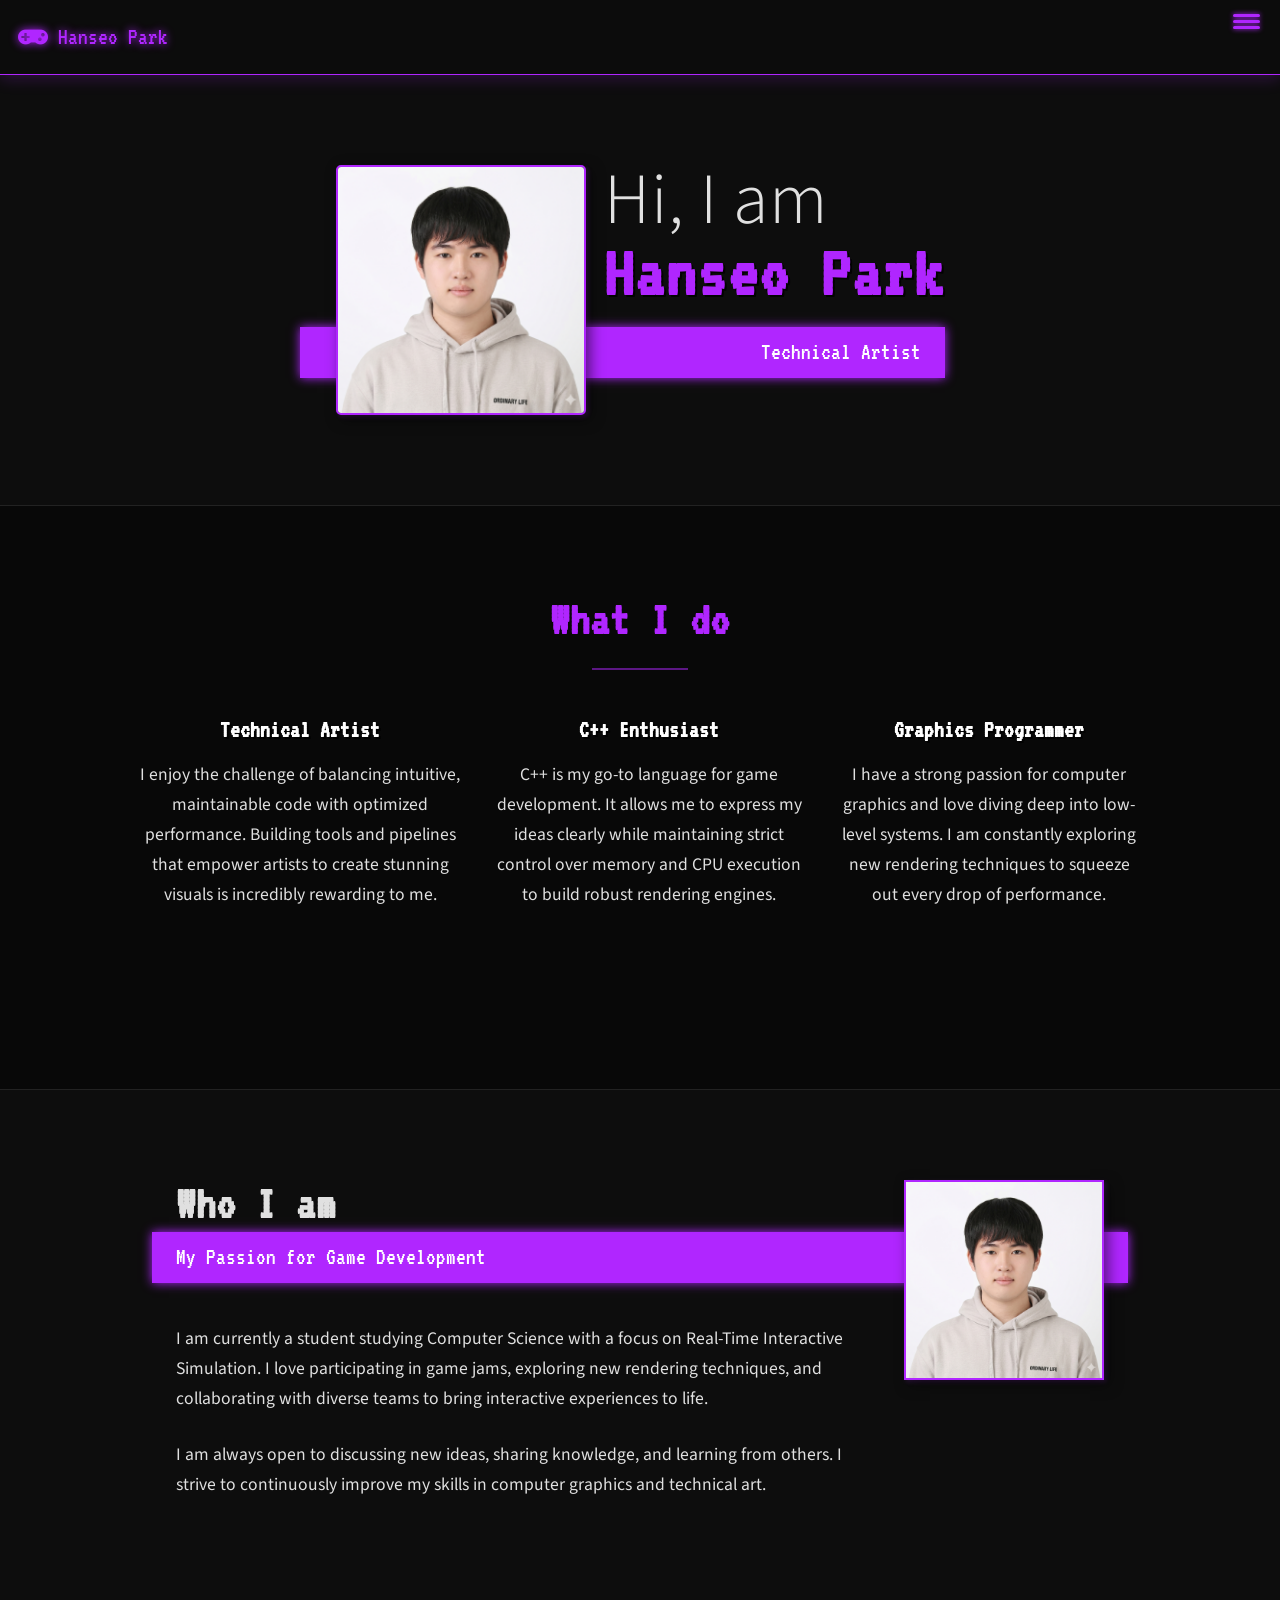
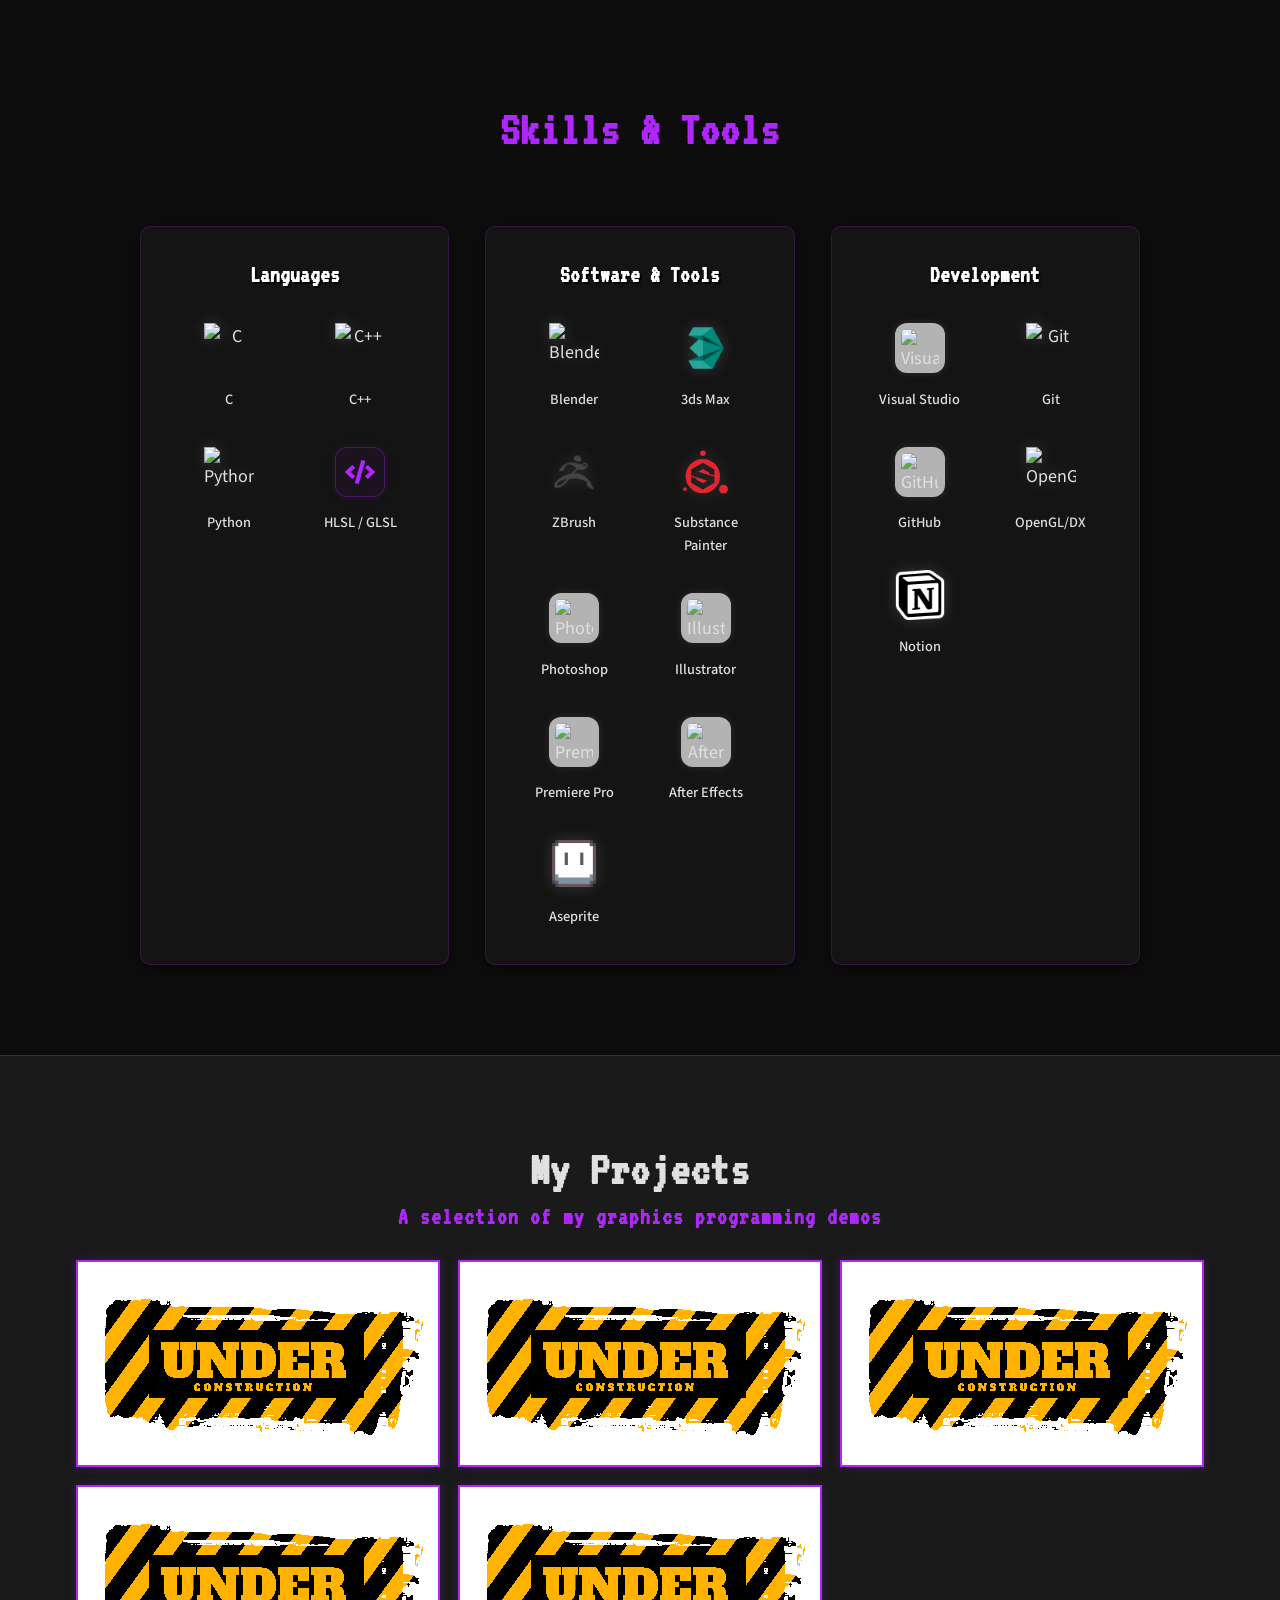
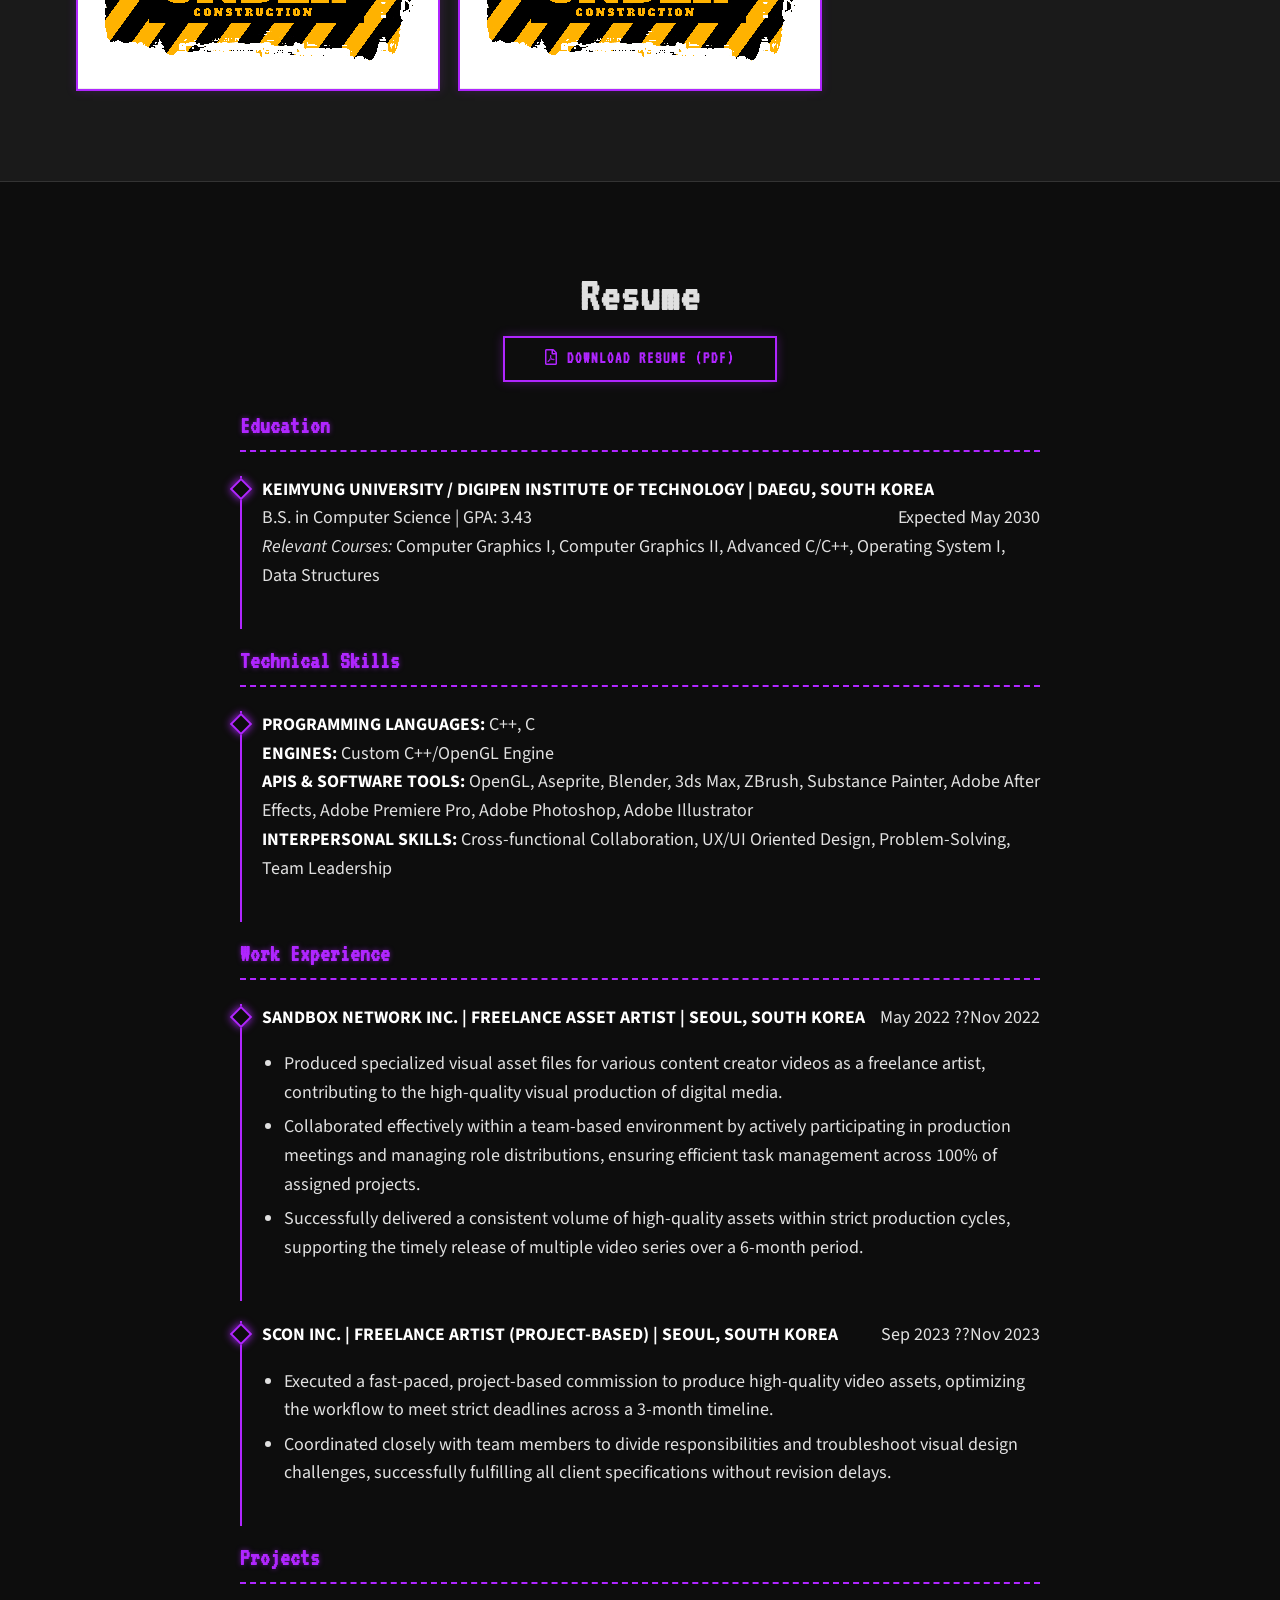
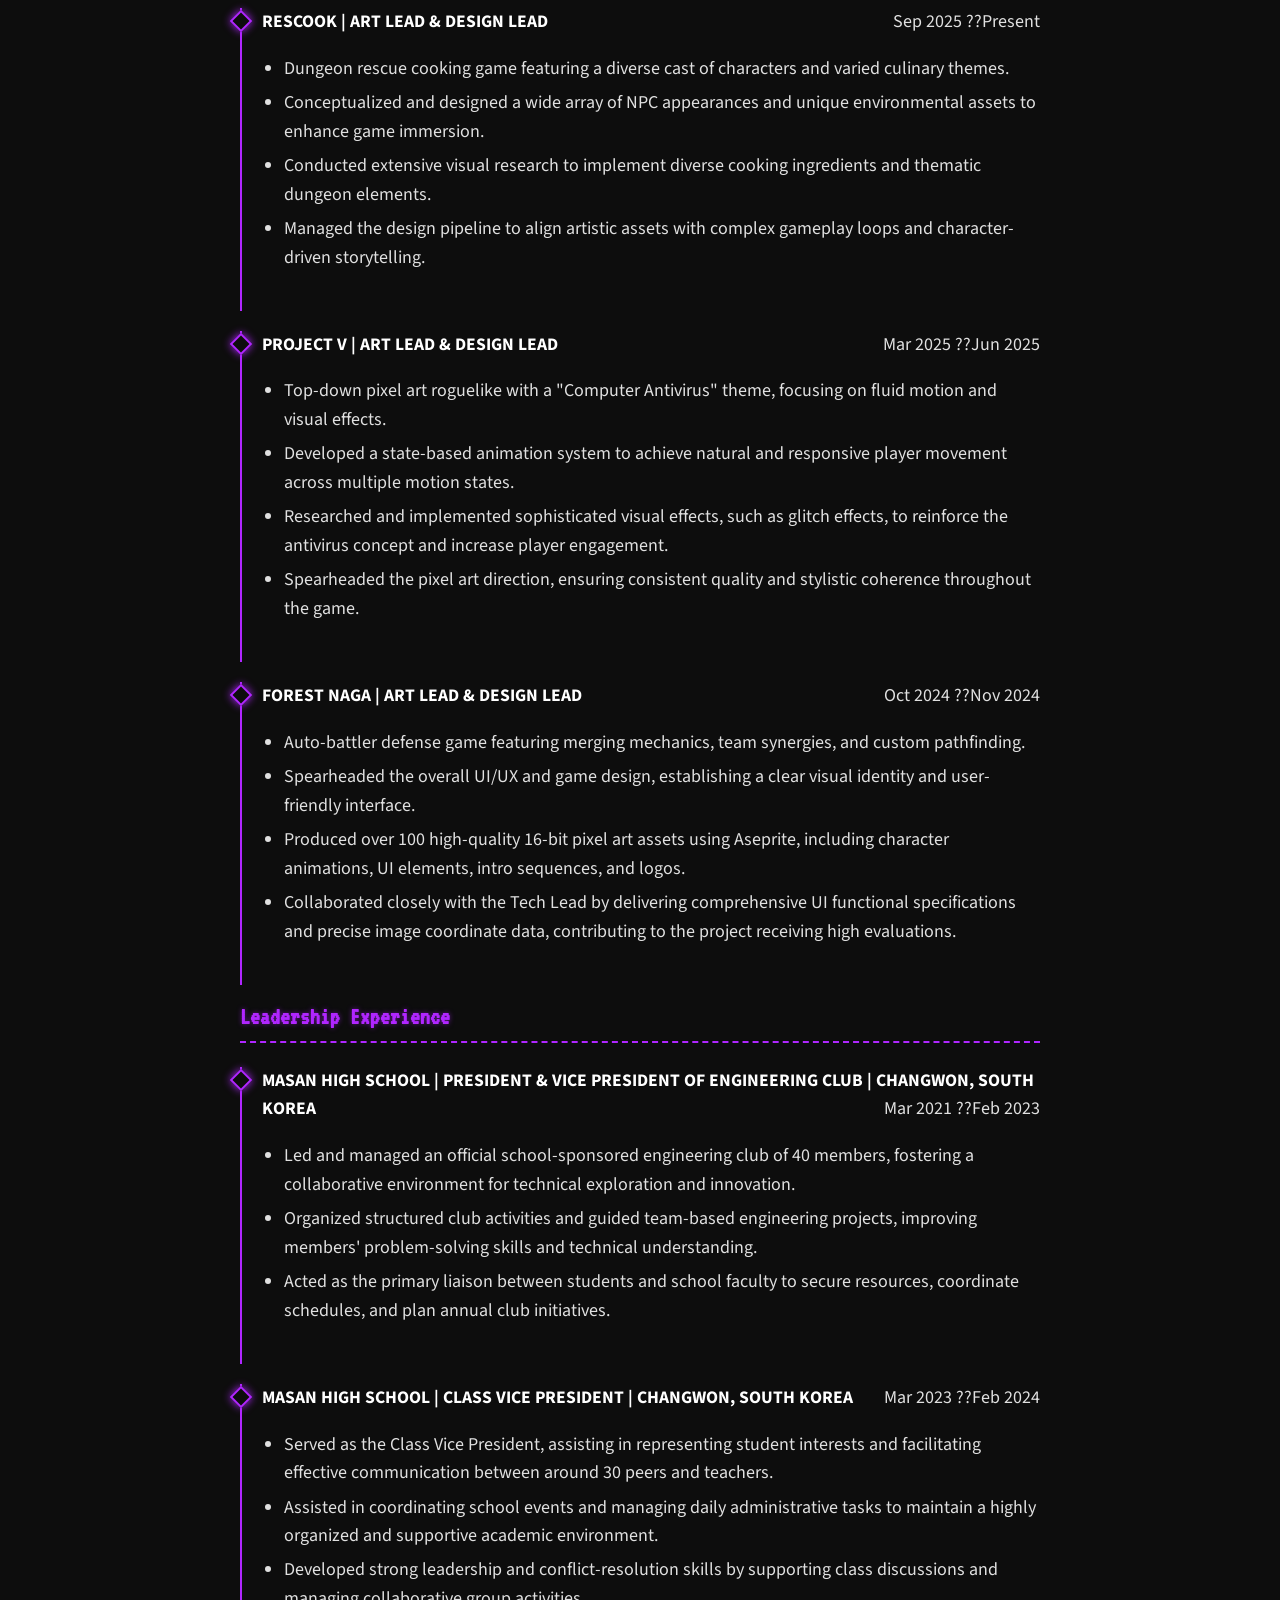
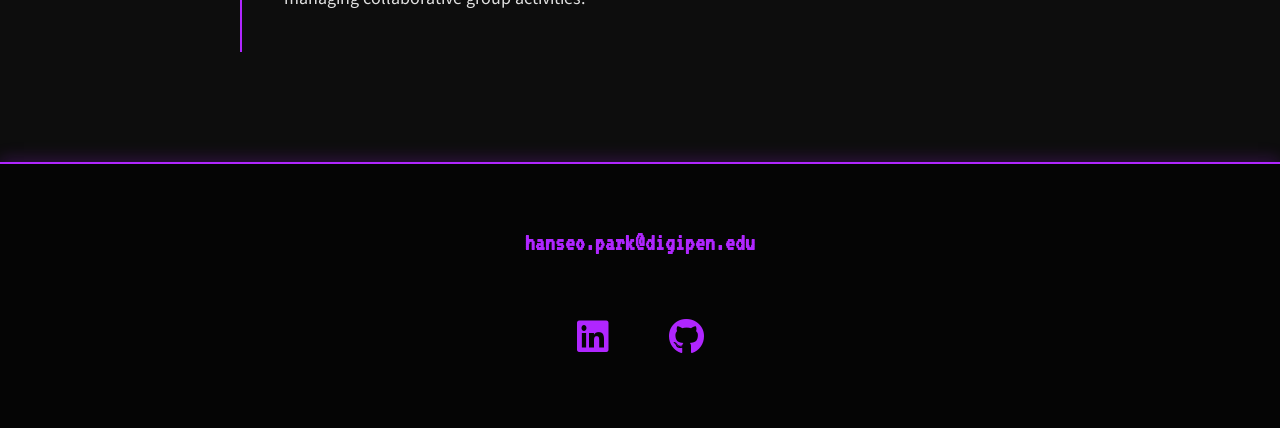
==== index.html @ fa5f4710 "Update" ====
<!DOCTYPE html>
<html lang="en">

<head>
    <meta charset="UTF-8">
    <link rel="icon" type="image/png" href="img/profile.png">

    <meta name="viewport" content="width=device-width, initial-scale=1.0" />
    <title>Hanseo Park - Portfolio</title>

    <link rel="stylesheet" href="external/normalize.css" />
    <link rel="stylesheet" href="https://cdnjs.cloudflare.com/ajax/libs/font-awesome/5.11.2/css/all.css"
        integrity="sha256-46qynGAkLSFpVbEBog43gvNhfrOj+BmwXdxFgVK/Kvc=" crossorigin="anonymous" />

    <link rel="preconnect" href="https://fonts.googleapis.com" />
    <link rel="preconnect" href="https://fonts.gstatic.com" crossorigin />
    <link
        href="https://fonts.googleapis.com/css2?family=Source+Sans+3:ital,wght@0,300..900;1,300..900&family=VT323&family=Press+Start+2P&display=swap"
        rel="stylesheet" />

    <link rel="stylesheet" href="css/style.css" />
</head>

<body>
    <header>
        <div class="logo">
            <i class="fas fa-gamepad" style="margin-right: 10px;"></i> Hanseo Park
        </div>
        <button class="nav-toggle" aria-label="toggle navigation">
            <span class="hamburger"></span>
        </button>
        <nav class="nav">
            <ul class="nav__list">
                <li class="nav__item"><a href="#home" class="nav__link">Home</a></li>
                <li class="nav__item"><a href="#about" class="nav__link">About Me</a></li>
                <li class="nav__item"><a href="#projects" class="nav__link">Projects</a></li>
                <li class="nav__item"><a href="#resume" class="nav__link">Resume</a></li>
            </ul>
        </nav>
    </header>

    <!-- Introduction -->
    <section class="intro" id="home">
        <h1 class="section__title section__title--intro">
            Hi, I am <strong>Hanseo Park</strong>
        </h1>
        <p class="section__subtitle section__subtitle--intro">Technical Artist</p>
        <img src="img/profile.png" alt="Profile Picture" class="intro__img" />
    </section>

    <!-- What I Do -->
    <section class="my-services" id="what-i-do">
        <h2 class="section__title section__title--services">What I do</h2>
        <div class="services">
            <div class="service">
                <h3>Technical Artist</h3>
                <p>
                    I enjoy the challenge of balancing intuitive, maintainable code with optimized performance. Building
                    tools and pipelines that empower artists to create stunning visuals is incredibly rewarding to me.
                </p>
            </div>
            <div class="service">
                <h3>C++ Enthusiast</h3>
                <p>
                    C++ is my go-to language for game development. It allows me to express my ideas clearly while
                    maintaining strict control over memory and CPU execution to build robust rendering engines.
                </p>
            </div>
            <div class="service">
                <h3>Graphics Programmer</h3>
                <p>
                    I have a strong passion for computer graphics and love diving deep into low-level systems. I am
                    constantly exploring new rendering techniques to squeeze out every drop of performance.
                </p>
            </div>
        </div>
    </section>

    <!-- About Me -->
    <section class="about-me" id="about">
        <h2 class="section__title section__title--about">Who I am</h2>
        <p class="section__subtitle section__subtitle--about">
            My Passion for Game Development
        </p>

        <div class="about-me__body">
            <p>
                I am currently a student studying Computer Science with a focus on Real-Time Interactive Simulation. I
                love participating in game jams, exploring new rendering techniques, and collaborating with diverse
                teams to bring interactive experiences to life.
            </p>
            <p>
                I am always open to discussing new ideas, sharing knowledge, and learning from others. I strive to
                continuously improve my skills in computer graphics and technical art.
            </p>
        </div>
        <img src="img/profile.png" alt="About Me Picture" class="about-me__img" />
    </section>

    <!-- Skills & Tools -->
    <section class="my-skills" id="skills">
        <h2 class="section__title section__title--skills">Skills & Tools</h2>
        <div class="skills-container">
            <div class="skill-category">
                <h3>Languages</h3>
                <div class="skill-grid">
                    <div class="skill-item">
                        <img src="https://cdn.jsdelivr.net/gh/devicons/devicon@latest/icons/c/c-original.svg"
                            class="skill-icon-large" alt="C" />
                        <span>C</span>
                    </div>
                    <div class="skill-item">
                        <img src="https://cdn.jsdelivr.net/gh/devicons/devicon@latest/icons/cplusplus/cplusplus-original.svg"
                            class="skill-icon-large" alt="C++" />
                        <span>C++</span>
                    </div>
                    <div class="skill-item">
                        <img src="https://cdn.jsdelivr.net/gh/devicons/devicon@latest/icons/python/python-original.svg"
                            class="skill-icon-large" alt="Python" />
                        <span>Python</span>
                    </div>
                    <div class="skill-item">
                        <div class="skill-icon-placeholder"><i class="fas fa-code"></i></div>
                        <span>HLSL / GLSL</span>
                    </div>
                </div>
            </div>

            <div class="skill-category">
                <h3>Software & Tools</h3>
                <div class="skill-grid">
                    <div class="skill-item">
                        <img src="https://cdn.jsdelivr.net/gh/devicons/devicon@latest/icons/blender/blender-original.svg"
                            class="skill-icon-large" alt="Blender" />
                        <span>Blender</span>
                    </div>
                    <div class="skill-item">
                        <img src="img/icons/3dsmax.png" class="skill-icon-large" alt="3ds Max" />
                        <span>3ds Max</span>
                    </div>
                    <div class="skill-item">
                        <img src="img/icons/zbrush.png" class="skill-icon-large" alt="ZBrush" />
                        <span>ZBrush</span>
                    </div>
                    <div class="skill-item">
                        <img src="img/icons/substance.svg" class="skill-icon-large" alt="Substance Painter" />
                        <span>Substance Painter</span>
                    </div>

                    <div class="skill-item">
                        <img src="https://cdn.jsdelivr.net/gh/devicons/devicon@latest/icons/photoshop/photoshop-plain.svg"
                            class="skill-icon-large icon-bg-light" alt="Photoshop" />
                        <span>Photoshop</span>
                    </div>
                    <div class="skill-item">
                        <img src="https://cdn.jsdelivr.net/gh/devicons/devicon@latest/icons/illustrator/illustrator-plain.svg"
                            class="skill-icon-large icon-bg-light" alt="Illustrator" />
                        <span>Illustrator</span>
                    </div>
                    <div class="skill-item">
                        <img src="https://cdn.jsdelivr.net/gh/devicons/devicon@latest/icons/premierepro/premierepro-plain.svg"
                            class="skill-icon-large icon-bg-light" alt="Premiere" />
                        <span>Premiere Pro</span>
                    </div>
                    <div class="skill-item">
                        <img src="https://cdn.jsdelivr.net/gh/devicons/devicon@latest/icons/aftereffects/aftereffects-plain.svg"
                            class="skill-icon-large icon-bg-light" alt="After Effects" />
                        <span>After Effects</span>
                    </div>
                    <div class="skill-item">
                        <img src="img/icons/aseprite.png" class="skill-icon-large" alt="Aseprite" />
                        <span>Aseprite</span>
                    </div>
                </div>
            </div>

            <div class="skill-category">
                <h3>Development</h3>
                <div class="skill-grid">
                    <div class="skill-item">
                        <img src="https://cdn.jsdelivr.net/gh/devicons/devicon@latest/icons/visualstudio/visualstudio-plain.svg"
                            class="skill-icon-large icon-bg-light" alt="Visual Studio" />
                        <span>Visual Studio</span>
                    </div>
                    <div class="skill-item">
                        <img src="https://cdn.jsdelivr.net/gh/devicons/devicon@latest/icons/git/git-original.svg"
                            class="skill-icon-large" alt="Git" />
                        <span>Git</span>
                    </div>
                    <div class="skill-item">
                        <img src="https://cdn.jsdelivr.net/gh/devicons/devicon@latest/icons/github/github-original.svg"
                            class="skill-icon-large icon-bg-light" alt="GitHub" />
                        <span>GitHub</span>
                    </div>
                    <div class="skill-item">
                        <img src="https://cdn.jsdelivr.net/gh/devicons/devicon@latest/icons/opengl/opengl-original.svg"
                            class="skill-icon-large" alt="OpenGL" />
                        <span>OpenGL/DX</span>
                    </div>
                    <div class="skill-item">
                        <img src="img/icons/notion.png" class="skill-icon-large" alt="Notion" />
                        <span>Notion</span>
                    </div>
                </div>
            </div>
        </div>
    </section>

    <!-- My Portfolio -->
    <section class="my-projects" id="projects">
        <h2 class="section__title section__title--projects">My Projects</h2>
        <p class="section__subtitle section__subtitle--projects">
            A selection of my graphics programming demos
        </p>
        <div class="portfolio">
            <a href="portfolio/01_procedural_modeling.html" class="portfolio__item" data-title="Procedural Modeling">
                <img src="img/portfolio_thumbnails/under_construction.jpg" alt="Procedural Modeling Thumbnail"
                    class="portfolio__img" />
            </a>
            <a href="portfolio/02_fog.html" class="portfolio__item" data-title="Fog (Linear/Exp)">
                <img src="img/portfolio_thumbnails/under_construction.jpg" alt="Fog Thumbnail" class="portfolio__img" />
            </a>
            <a href="portfolio/03_toon_shading.html" class="portfolio__item" data-title="Toon / Cell Shading">
                <img src="img/portfolio_thumbnails/under_construction.jpg" alt="Toon Shading Thumbnail"
                    class="portfolio__img" />
            </a>
            <a href="portfolio/04_shadow_mapping.html" class="portfolio__item" data-title="Shadow Mapping">
                <img src="img/portfolio_thumbnails/under_construction.jpg" alt="Shadow Mapping Thumbnail"
                    class="portfolio__img" />
            </a>
            <a href="portfolio/05_noise.html" class="portfolio__item" data-title="Perlin / Value Noise">
                <img src="img/portfolio_thumbnails/under_construction.jpg" alt="Noise Thumbnail"
                    class="portfolio__img" />
            </a>
        </div>
    </section>

    <!-- Resume Section -->
    <section class="my-resume" id="resume">
        <h2 class="section__title section__title--resume">Resume</h2>
        <a target="_blank" href="docs/Resume.pdf" class="btn"><i class="far fa-file-pdf"></i> Download Resume (PDF)</a>

        <div class="resume-section">
            <h3>Education</h3>
            <div class="resume-item">
                <p>
                    <b>Keimyung University / DigiPen Institute of Technology | Daegu, South Korea</b><br>
                    B.S. in Computer Science | GPA: 3.43 <span style="float:right;">Expected May 2030</span><br>
                    <em>Relevant Courses:</em> Computer Graphics I, Computer Graphics II, Advanced C/C++, Operating System I, Data Structures
                </p>
            </div>

            <h3>Technical Skills</h3>
            <div class="resume-item">
                <p>
                    <b>Programming Languages:</b> C++, C<br>
                    <b>Engines:</b> Custom C++/OpenGL Engine<br>
                    <b>APIs & Software Tools:</b> OpenGL, Aseprite, Blender, 3ds Max, ZBrush, Substance Painter, Adobe After Effects, Adobe Premiere Pro, Adobe Photoshop, Adobe Illustrator<br>
                    <b>Interpersonal Skills:</b> Cross-functional Collaboration, UX/UI Oriented Design, Problem-Solving, Team Leadership
                </p>
            </div>

            <h3>Work Experience</h3>
            <div class="resume-item">
                <p>
                    <b>Sandbox Network Inc. | Freelance Asset Artist | Seoul, South Korea</b> <span style="float:right;">May 2022 ??Nov 2022</span>
                </p>
                <ul>
                    <li>Produced specialized visual asset files for various content creator videos as a freelance artist, contributing to the high-quality visual production of digital media.</li>
                    <li>Collaborated effectively within a team-based environment by actively participating in production meetings and managing role distributions, ensuring efficient task management across 100% of assigned projects.</li>
                    <li>Successfully delivered a consistent volume of high-quality assets within strict production cycles, supporting the timely release of multiple video series over a 6-month period.</li>
                </ul>
            </div>
            <div class="resume-item">
                <p>
                    <b>Scon Inc. | Freelance Artist (Project-based) | Seoul, South Korea</b> <span style="float:right;">Sep 2023 ??Nov 2023</span>
                </p>
                <ul>
                    <li>Executed a fast-paced, project-based commission to produce high-quality video assets, optimizing the workflow to meet strict deadlines across a 3-month timeline.</li>
                    <li>Coordinated closely with team members to divide responsibilities and troubleshoot visual design challenges, successfully fulfilling all client specifications without revision delays.</li>
                </ul>
            </div>

            <h3>Projects</h3>
            <div class="resume-item">
                <p>
                    <b>RESCOOK | Art Lead & Design Lead</b> <span style="float:right;">Sep 2025 ??Present</span>
                </p>
                <ul>
                    <li>Dungeon rescue cooking game featuring a diverse cast of characters and varied culinary themes.</li>
                    <li>Conceptualized and designed a wide array of NPC appearances and unique environmental assets to enhance game immersion.</li>
                    <li>Conducted extensive visual research to implement diverse cooking ingredients and thematic dungeon elements.</li>
                    <li>Managed the design pipeline to align artistic assets with complex gameplay loops and character-driven storytelling.</li>
                </ul>
            </div>
            <div class="resume-item">
                <p>
                    <b>Project V | Art Lead & Design Lead</b> <span style="float:right;">Mar 2025 ??Jun 2025</span>
                </p>
                <ul>
                    <li>Top-down pixel art roguelike with a "Computer Antivirus" theme, focusing on fluid motion and visual effects.</li>
                    <li>Developed a state-based animation system to achieve natural and responsive player movement across multiple motion states.</li>
                    <li>Researched and implemented sophisticated visual effects, such as glitch effects, to reinforce the antivirus concept and increase player engagement.</li>
                    <li>Spearheaded the pixel art direction, ensuring consistent quality and stylistic coherence throughout the game.</li>
                </ul>
            </div>
            <div class="resume-item">
                <p>
                    <b>Forest NAGA | Art Lead & Design Lead</b> <span style="float:right;">Oct 2024 ??Nov 2024</span>
                </p>
                <ul>
                    <li>Auto-battler defense game featuring merging mechanics, team synergies, and custom pathfinding.</li>
                    <li>Spearheaded the overall UI/UX and game design, establishing a clear visual identity and user-friendly interface.</li>
                    <li>Produced over 100 high-quality 16-bit pixel art assets using Aseprite, including character animations, UI elements, intro sequences, and logos.</li>
                    <li>Collaborated closely with the Tech Lead by delivering comprehensive UI functional specifications and precise image coordinate data, contributing to the project receiving high evaluations.</li>
                </ul>
            </div>

            <h3>Leadership Experience</h3>
            <div class="resume-item">
                <p>
                    <b>Masan High School | President & Vice President of Engineering Club | Changwon, South Korea</b> <span style="float:right;">Mar 2021 ??Feb 2023</span>
                </p>
                <ul>
                    <li>Led and managed an official school-sponsored engineering club of 40 members, fostering a collaborative environment for technical exploration and innovation.</li>
                    <li>Organized structured club activities and guided team-based engineering projects, improving members' problem-solving skills and technical understanding.</li>
                    <li>Acted as the primary liaison between students and school faculty to secure resources, coordinate schedules, and plan annual club initiatives.</li>
                </ul>
            </div>
            <div class="resume-item">
                <p>
                    <b>Masan High School | Class Vice President | Changwon, South Korea</b> <span style="float:right;">Mar 2023 ??Feb 2024</span>
                </p>
                <ul>
                    <li>Served as the Class Vice President, assisting in representing student interests and facilitating effective communication between around 30 peers and teachers.</li>
                    <li>Assisted in coordinating school events and managing daily administrative tasks to maintain a highly organized and supportive academic environment.</li>
                    <li>Developed strong leadership and conflict-resolution skills by supporting class discussions and managing collaborative group activities.</li>
                </ul>
            </div>
        </div>
    </section>

    <!-- Footer -->
    <footer class="footer">
        <a href="mailto:hanseo.park@digipen.edu" class="footer__link">hanseo.park@digipen.edu</a>
        <ul class="social-list">
            <li class="social-list__item">
                <a class="social-list__link" href="#" target="_blank">
                    <i class="fab fa-linkedin"></i>
                </a>
            </li>
            <li class="social-list__item">
                <a class="social-list__link" href="https://github.com/ParkHanseo" target="_blank">
                    <i class="fab fa-github"></i>
                </a>
            </li>
        </ul>
    </footer>

    <script src="js/index.js"></script>
</body>

</html>
---- css/style.css ----
@font-face {
  font-family: 'NeoDunggeunmo';
  src: url('../fonts/NeoDunggeunmoPro-Regular.woff') format('woff');
  font-weight: normal;
  font-style: normal;
}

@font-face {
    font-family: 'Pretendard';
    src: url('https://cdn.jsdelivr.net/gh/projectnoonnu/pretendard@1.0/Pretendard-Thin.woff2') format('woff2');
    font-weight: 100;
    font-display: swap;
}

@font-face {
    font-family: 'Pretendard';
    src: url('https://cdn.jsdelivr.net/gh/projectnoonnu/pretendard@1.0/Pretendard-ExtraLight.woff2') format('woff2');
    font-weight: 200;
    font-display: swap;
}

@font-face {
    font-family: 'Pretendard';
    src: url('https://cdn.jsdelivr.net/gh/projectnoonnu/pretendard@1.0/Pretendard-Light.woff2') format('woff2');
    font-weight: 300;
    font-display: swap;
}

@font-face {
    font-family: 'Pretendard';
    src: url('https://cdn.jsdelivr.net/gh/projectnoonnu/pretendard@1.0/Pretendard-Regular.woff2') format('woff2');
    font-weight: 400;
    font-display: swap;
}

@font-face {
    font-family: 'Pretendard';
    src: url('https://cdn.jsdelivr.net/gh/projectnoonnu/pretendard@1.0/Pretendard-Medium.woff2') format('woff2');
    font-weight: 500;
    font-display: swap;
}

@font-face {
    font-family: 'Pretendard';
    src: url('https://cdn.jsdelivr.net/gh/projectnoonnu/pretendard@1.0/Pretendard-SemiBold.woff2') format('woff2');
    font-weight: 600;
    font-display: swap;
}

@font-face {
    font-family: 'Pretendard';
    src: url('https://cdn.jsdelivr.net/gh/projectnoonnu/pretendard@1.0/Pretendard-Bold.woff2') format('woff2');
    font-weight: 700;
    font-display: swap;
}

@font-face {
    font-family: 'Pretendard';
    src: url('https://cdn.jsdelivr.net/gh/projectnoonnu/pretendard@1.0/Pretendard-ExtraBold.woff2') format('woff2');
    font-weight: 800;
    font-display: swap;
}

@font-face {
    font-family: 'Pretendard';
    src: url('https://cdn.jsdelivr.net/gh/projectnoonnu/pretendard@1.0/Pretendard-Black.woff2') format('woff2');
    font-weight: 900;
    font-display: swap;
}

*,
*::before,
*::after {
  box-sizing: border-box;
}

/* Custom Properties for Modern Dark Theme + Neon Purple Retro */
:root {
  --ff-primary: "Pretendard", "Source Sans 3", sans-serif;
  --ff-secondary: "NeoDunggeunmo", "VT323", "Press Start 2P", "Source Code Pro", monospace;

  --fw-reg: 300;
  --fw-bold: 900;

  --clr-bg: #0d0d0d;
  --clr-text: #e0e0e0;
  --clr-dark: #1a1a1a;
  --clr-accent: #b026ff; /* Neon Purple */
  --clr-accent-glow: #d633ff;

  --fs-h1: 3rem;
  --fs-h2: 2.25rem;
  --fs-h3: 1.25rem;
  --fs-body: 1rem;

  --bs: 0.25em 0.25em 0.75em rgba(0, 0, 0, 0.5),
    0.125em 0.125em 0.25em rgba(176, 38, 255, 0.2);
}

@media (min-width: 800px) {
  :root {
    --fs-h1: 4.5rem;
    --fs-h2: 3rem;
    --fs-h3: 1.5rem;
    --fs-body: 1.125rem;
  }
}

html {
  scroll-behavior: smooth;
}

body {
  background: var(--clr-bg);
  color: var(--clr-text);
  margin: 0;
  font-family: var(--ff-primary);
  font-size: var(--fs-body);
  line-height: 1.6;
}

section {
  padding: 5em 2em;
}

img {
  display: block;
  max-width: 100%;
}

strong {
  font-weight: var(--fw-bold);
  color: var(--clr-accent);
}

:focus {
  outline: 3px solid var(--clr-accent);
  outline-offset: 3px;
}

.btn {
  display: inline-block;
  padding: 0.5em 2.5em;
  background: transparent;
  color: var(--clr-accent);
  border: 2px solid var(--clr-accent);
  text-decoration: none;
  cursor: pointer;
  font-size: 1rem;
  font-family: var(--ff-secondary);
  text-transform: uppercase;
  letter-spacing: 2px;
  font-weight: bold;
  transition: all 200ms ease-in-out;
  box-shadow: 0 0 10px rgba(176, 38, 255, 0.3);
}

.btn:hover {
  background: var(--clr-accent);
  color: #fff;
  box-shadow: 0 0 20px rgba(176, 38, 255, 0.8);
  transform: scale(1.05);
}

/* Typography */

h1,
h2,
h3 {
  line-height: 1;
  margin: 0;
  font-family: var(--ff-secondary);
}

h1 { font-size: var(--fs-h1); }
h2 { font-size: var(--fs-h2); }
h3 { font-size: var(--fs-h3); }

.section__title {
  margin-bottom: 0.25rem;
  letter-spacing: 1px;
}

.section__title--intro {
  font-weight: var(--fw-reg);
  font-family: var(--ff-primary);
  text-shadow: none;
}

.section__title--intro strong {
  display: block;
  font-family: var(--ff-secondary);
  color: var(--clr-accent);
  text-shadow: 2px 2px 0px rgba(0, 0, 0, 0.8);
  letter-spacing: 2px;
}

.section__subtitle {
  margin: 0;
  font-size: var(--fs-h3);
}

.section__subtitle--intro,
.section__subtitle--about {
  background: var(--clr-accent);
  color: #fff;
  padding: 0.25em 1em;
  font-family: var(--ff-secondary);
  margin-bottom: 1em;
  box-shadow: 0 0 10px var(--clr-accent);
}

.section__subtitle--projects {
  color: var(--clr-accent);
  font-weight: var(--fw-bold);
  font-family: var(--ff-secondary);
  margin-bottom: 1em;
  letter-spacing: 1px;
}

/* header */
header {
  display: flex;
  justify-content: space-between;
  padding: 1em;
  position: sticky;
  top: 0;
  background: rgba(13, 13, 13, 0.9);
  backdrop-filter: blur(10px);
  z-index: 900;
  border-bottom: 1px solid var(--clr-accent);
  box-shadow: 0 4px 15px rgba(176, 38, 255, 0.2);
}

.logo {
  font-family: var(--ff-secondary);
  font-size: 1.5rem;
  color: var(--clr-accent);
  display: flex;
  align-items: center;
  text-shadow: 0 0 8px var(--clr-accent);
}

.nav {
  position: fixed;
  background: rgba(10, 10, 10, 0.95);
  backdrop-filter: blur(10px);
  color: #ffffff;
  top: 0;
  bottom: 0;
  left: 0;
  right: 0;
  z-index: 1000;
  transform: translateX(100%);
  transition: transform 250ms cubic-bezier(0.5, 0, 0.5, 1);
}



.nav__list {
  list-style: none;
  display: flex;
  height: 100%;
  flex-direction: column;
  justify-content: space-evenly;
  align-items: center;
  margin: 0;
  padding: 0;
}

.nav__link {
  color: #ffffff;
  font-weight: var(--fw-bold);
  font-size: var(--fs-h1);
  text-decoration: none;
  font-family: var(--ff-secondary);
  transition: all 200ms ease;
  text-shadow: 2px 2px 5px rgba(0,0,0,0.8);
}

.nav__link:hover {
  color: var(--clr-accent);
  text-shadow: 0 0 10px var(--clr-accent);
}

.nav-toggle {
  padding: 0.5em;
  background: transparent;
  border: 0;
  cursor: pointer;
  position: fixed;
  right: 1em;
  top: 1em;
  z-index: 1100;
}

.nav-open .nav {
  transform: translateX(0);
}

.nav-open .nav-toggle {
  position: fixed;
}

.nav-open .hamburger {
  transform: rotate(0.625turn);
}

.nav-open .hamburger::before {
  transform: rotate(90deg) translateX(-6px);
}

.nav-open .hamburger::after {
  opacity: 0;
}

.hamburger {
  display: block;
  position: relative;
}

.hamburger,
.hamburger::before,
.hamburger::after {
  background: var(--clr-accent);
  width: 2em;
  height: 3px;
  border-radius: 1em;
  transition: transform 250ms ease-in-out;
  box-shadow: 0 0 5px var(--clr-accent);
}

.hamburger::before,
.hamburger::after {
  content: "";
  position: absolute;
  left: 0;
  right: 0;
}

.hamburger::before { top: 6px; }
.hamburger::after { bottom: 6px; }

/* Intro Section */
.intro {
  position: relative;
  z-index: 2;
}

.intro__img {
  box-shadow: var(--bs);
  border: 2px solid var(--clr-accent);
  border-radius: 5px;
}

.section__subtitle--intro {
  display: inline-block;
}

@media (min-width: 600px) {
  .intro {
    display: grid;
    width: min-content;
    margin: 0 auto;
    column-gap: 1em;
    grid-template-areas:
      "img title"
      "img subtitle";
    grid-template-columns: min-content max-content;
  }

  .intro__img {
    grid-area: img;
    min-width: 250px;
    position: relative;
    z-index: 2;
  }

  .section__subtitle--intro {
    align-self: start;
    grid-column: -1/1;
    grid-row: 2;
    text-align: right;
    position: relative;
    left: -1.5em;
    width: calc(100% + 1.5em);
  }
}

/* What I Do / Services section */
.my-services {
  background-color: #080808;
  color: var(--clr-text);
  text-align: center;
  border-top: 1px solid #222;
  border-bottom: 1px solid #222;
}

.section__title--services {
  color: var(--clr-accent);
  position: relative;
}

.section__title--services::after {
  content: "";
  display: block;
  width: 2em;
  height: 2px;
  margin: 0.5em auto 1em;
  background: var(--clr-accent);
  opacity: 0.5;
}

.services {
  margin-bottom: 4em;
}

.service {
  max-width: 500px;
  margin: 0 auto;
}

.service h3 {
  color: #fff;
  margin-bottom: 0.5em;
  text-shadow: 2px 2px 0px rgba(0,0,0,0.8);
}

.service p {
  font-size: 1.1rem;
  line-height: 1.7;
}

@media (min-width: 800px) {
  .services {
    display: flex;
    max-width: 1000px;
    margin-left: auto;
    margin-right: auto;
    gap: 2em;
  }

  .service + .service {
    margin-left: 0;
  }
}

/* About Me */
.about-me {
  max-width: 1000px;
  margin: 0 auto;
}

.about-me__img {
  box-shadow: var(--bs);
  border: 2px solid var(--clr-accent);
}

.about-me__body p {
  margin-bottom: 1.5em;
  font-size: 1.1rem;
  line-height: 1.7;
}

@media (min-width: 600px) {
  .about-me {
    display: grid;
    grid-template-columns: 1fr 200px;
    grid-template-areas:
      "title img"
      "subtitle img"
      "text img";
    column-gap: 2em;
  }

  .section__title--about {
    grid-area: title;
  }

  .section__subtitle--about {
    grid-column: 1 / -1;
    grid-row: 2;
    position: relative;
    left: -1em;
    width: calc(100% + 2em);
    padding-left: 1em;
    padding-right: calc(200px + 2.5em);
  }

  .about-me__img {
    grid-area: img;
    position: relative;
    z-index: 2;
  }
}

/* Portfolio / My projects */
.my-projects {
  background-color: var(--clr-dark);
  color: var(--clr-text);
  text-align: center;
  border-top: 1px solid #333;
  border-bottom: 1px solid #333;
}

.portfolio {
  display: grid;
  grid-template-columns: repeat(auto-fit, minmax(300px, 1fr));
  max-width: 1200px;
  margin: 0 auto;
  gap: 1em;
  padding: 0 2em;
}

.portfolio__item {
  background: var(--clr-bg);
  overflow: hidden;
  border: 2px solid var(--clr-accent);
  box-shadow: 0 0 10px rgba(176,38,255,0.2);
  transition: all 0.3s ease;
  position: relative;
  display: block;
}

.portfolio__item::after {
  content: attr(data-title);
  position: absolute;
  bottom: 0;
  left: 0;
  width: 100%;
  background: rgba(0,0,0,0.8);
  color: var(--clr-accent);
  font-family: var(--ff-secondary);
  padding: 0.5em;
  font-size: 1.2rem;
  text-align: center;
  transform: translateY(100%);
  transition: transform 0.3s ease;
}

.portfolio__item:hover::after,
.portfolio__item:focus::after {
  transform: translateY(0);
}

.portfolio__item:hover {
  box-shadow: 0 0 20px rgba(176,38,255,0.8);
}

.portfolio__img {
  transition: transform 750ms cubic-bezier(0.5, 0, 0.5, 1), opacity 250ms linear;
  width: 100%;
  height: auto;
  aspect-ratio: 16/9;
  object-fit: cover;
  image-rendering: pixelated; /* Retro aesthetic for pixel images */
}

.portfolio__item:focus {
  position: relative;
  z-index: 2;
}

.portfolio__img:hover,
.portfolio__item:focus .portfolio__img {
  transform: scale(1.1);
  opacity: 0.5;
}

/* Resume Section */
.section__title--resume {
  text-align: center;
  margin-bottom: 1rem;
}

.my-resume {
  display: flex;
  flex-direction: column;
  align-items: center;
}

.resume-section {
  width: 100%;
  max-width: 800px;
  margin-top: 2rem;
}

.resume-section h3 {
  color: var(--clr-accent);
  text-align: left;
  border-bottom: 2px dashed var(--clr-accent);
  padding-bottom: 0.5em;
  margin-bottom: 1em;
  text-shadow: 0 0 5px rgba(176,38,255,0.5);
}

.resume-section .resume-item {
  padding: 0 0 20px 20px;
  margin-bottom: 20px;
  border-left: 2px solid var(--clr-accent);
  position: relative;
}

.resume-section .resume-item b {
  text-transform: uppercase;
  color: #fff;
  font-size: 1.1rem;
}

.resume-section .resume-item::before {
  content: "";
  position: absolute;
  width: 16px;
  height: 16px;
  left: -9px;
  top: 5px;
  background: var(--clr-bg);
  border: 2px solid var(--clr-accent);
  box-shadow: 0 0 8px var(--clr-accent);
  transform: rotate(45deg); /* Diamond shape for retro feel */
}

.resume-section .resume-item ul {
  margin-top: 0.5em;
  padding-left: 1.2em;
}

.resume-section .resume-item li {
  margin-bottom: 0.3em;
}

/* Footer */
.footer {
  background: #050505;
  color: var(--clr-text);
  text-align: center;
  padding: 2.5em 0;
  font-size: var(--fs-h3);
  border-top: 2px solid var(--clr-accent);
  box-shadow: 0 -4px 15px rgba(176,38,255,0.2);
}

.footer a {
  color: var(--clr-accent);
  text-decoration: none;
}

.footer__link {
  font-weight: var(--fw-bold);
  font-family: var(--ff-secondary);
}

.footer__link:hover,
.social-list__link:hover {
  opacity: 0.7;
  text-shadow: 0 0 10px var(--clr-accent);
}

.footer__link:hover {
  text-decoration: underline;
}

.social-list {
  list-style: none;
  display: flex;
  justify-content: center;
  margin: 2em 0 0;
  padding: 0;
}

.social-list__item {
  margin: 0 0.5em;
}

.social-list__link {
  padding: 0.5em;
  font-size: 1.5em;
}

/* individual portfolio item styles */
.portfolio-item-individual {
  padding: 0 2em 2em;
  max-width: 1200px;
  margin: 0 auto;
}

.portfolio-item-individual p,
.portfolio-item-individual ul {
  max-width: 800px;
  margin-left: auto;
  margin-right: auto;
}

#webgl-canvas-container {
  box-shadow: 0 0 20px rgba(176,38,255,0.4);
  display: block;
  max-width: 800px;
  width: 100%;
  aspect-ratio: 16 / 9;
  margin: 2em auto;
  border: 2px solid var(--clr-accent);
  background: #000;
  position: relative;
}

#webgl-canvas-container::before {
  content: "CANVAS READY";
  position: absolute;
  top: 50%;
  left: 50%;
  transform: translate(-50%, -50%);
  font-family: var(--ff-secondary);
  color: rgba(176,38,255,0.5);
  font-size: 2rem;
  letter-spacing: 5px;
}

/* Skills Section */
.my-skills {
  background-color: var(--clr-bg);
  color: var(--clr-text);
  text-align: center;
  padding: 5em 2em;
}

.section__title--skills {
  color: var(--clr-accent);
  margin-bottom: 1.5em;
}

.skills-container {
  display: flex;
  flex-wrap: wrap;
  justify-content: center;
  gap: 2em;
  max-width: 1000px;
  margin: 0 auto;
}

.skill-category {
  flex: 1 1 300px;
  background: rgba(255, 255, 255, 0.03);
  padding: 2em;
  border-radius: 10px;
  border: 1px solid rgba(176, 38, 255, 0.2);
  box-shadow: 0 4px 15px rgba(0, 0, 0, 0.5);
}

.skill-category h3 {
  color: #fff;
  margin-bottom: 1.5em;
  font-family: var(--ff-secondary);
  text-shadow: 2px 2px 0px rgba(0, 0, 0, 0.8);
}

.skill-grid {
  display: grid;
  grid-template-columns: repeat(auto-fit, minmax(90px, 1fr));
  gap: 2em 1.5em;
  justify-items: center;
  margin-top: 1em;
}

.skill-item {
  display: flex;
  flex-direction: column;
  align-items: center;
  gap: 0.8em;
  transition: transform 0.3s ease;
  cursor: default;
}

.skill-item:hover {
  transform: translateY(-5px);
}

.skill-icon-large {
  width: 50px;
  height: 50px;
  object-fit: contain;
  filter: drop-shadow(0 0 8px rgba(255, 255, 255, 0.15));
  transition: filter 0.3s ease;
}

.icon-bg-light {
  background-color: #b3b3b3;
  border-radius: 12px;
  padding: 6px;
  box-sizing: border-box;
  filter: drop-shadow(0 0 5px rgba(255, 255, 255, 0.1));
}

.skill-item:hover .skill-icon-large {
  filter: drop-shadow(0 0 15px rgba(176, 38, 255, 0.6));
}

.skill-icon-placeholder {
  width: 50px;
  height: 50px;
  display: flex;
  align-items: center;
  justify-content: center;
  background: rgba(176, 38, 255, 0.05);
  border: 1px solid rgba(176, 38, 255, 0.3);
  border-radius: 12px;
  font-size: 24px;
  color: var(--clr-accent);
  box-shadow: 0 0 10px rgba(176, 38, 255, 0.1);
  transition: all 0.3s ease;
}

.skill-item:hover .skill-icon-placeholder {
  background: rgba(176, 38, 255, 0.2);
  box-shadow: 0 0 20px rgba(176, 38, 255, 0.5);
  color: #fff;
}

.skill-item span {
  font-family: var(--ff-primary);
  font-size: 0.9rem;
  font-weight: 500;
  color: #e0e0e0;
  text-align: center;
}
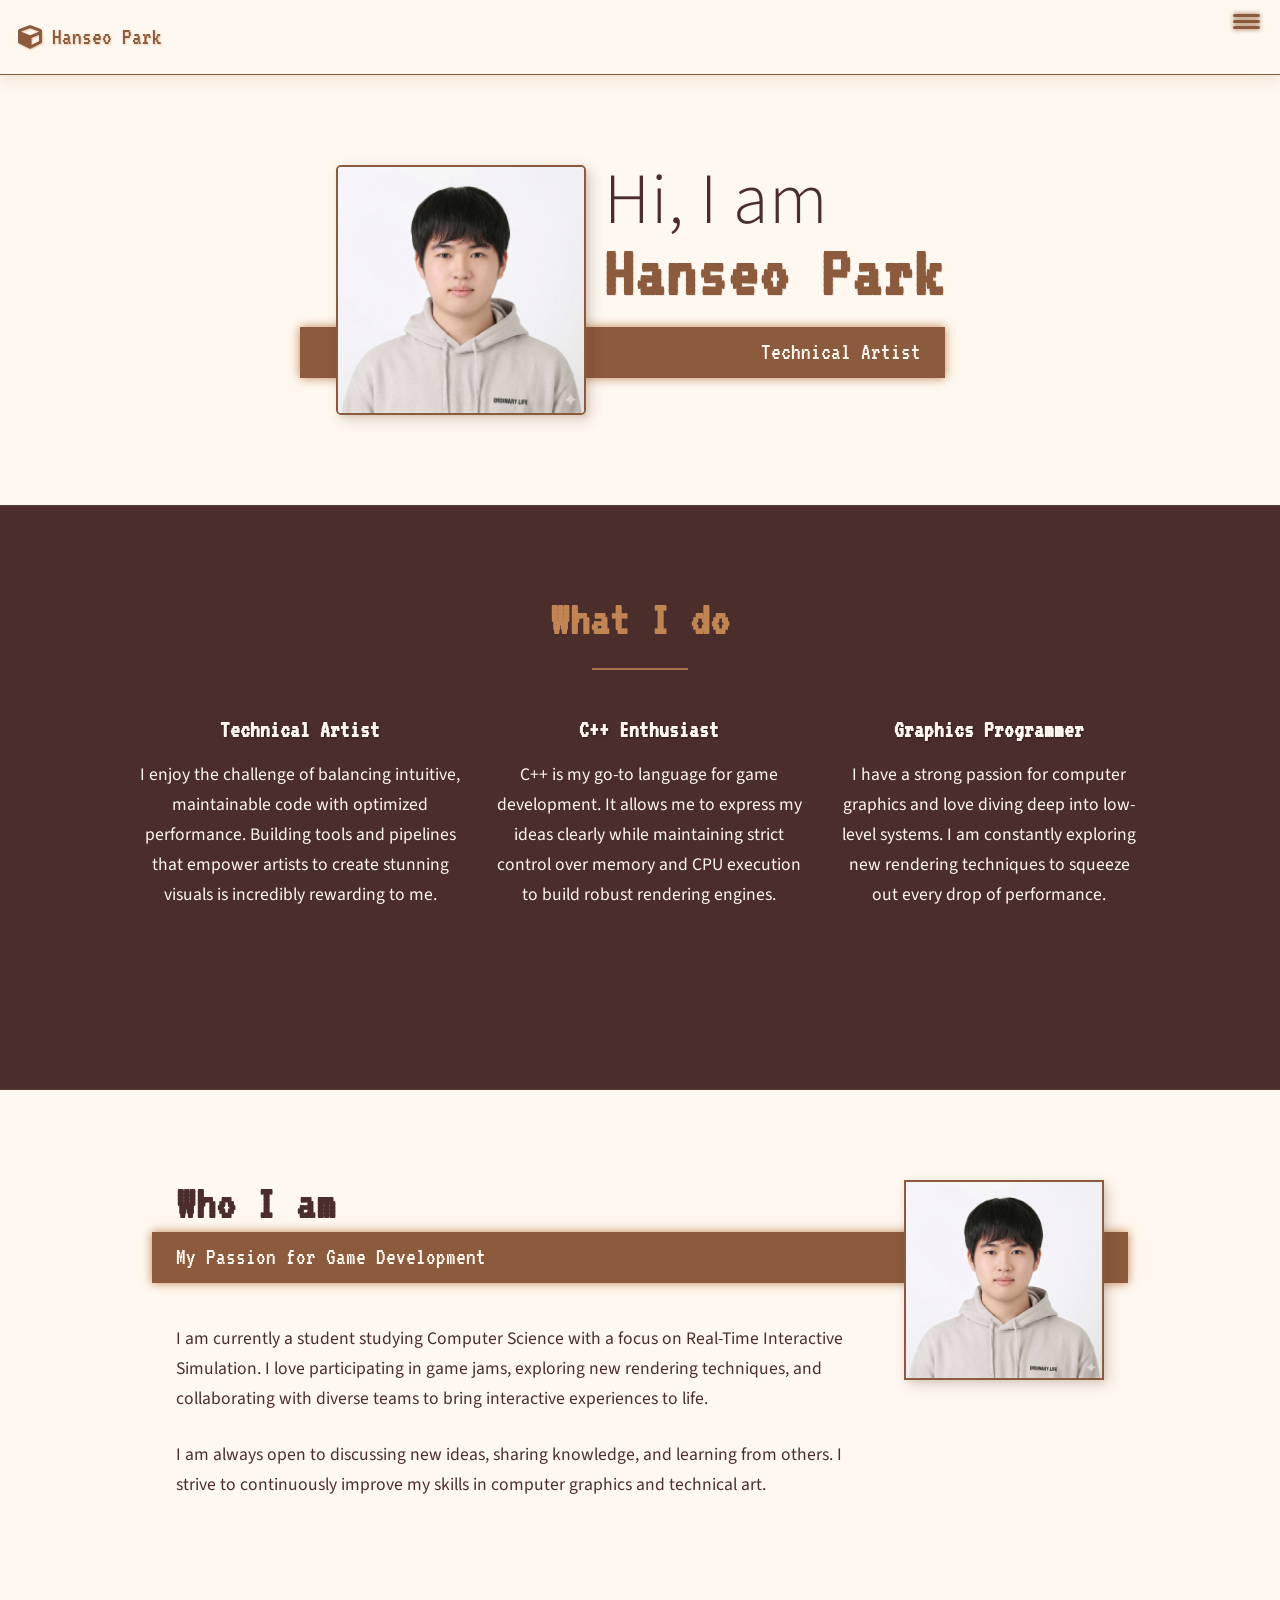
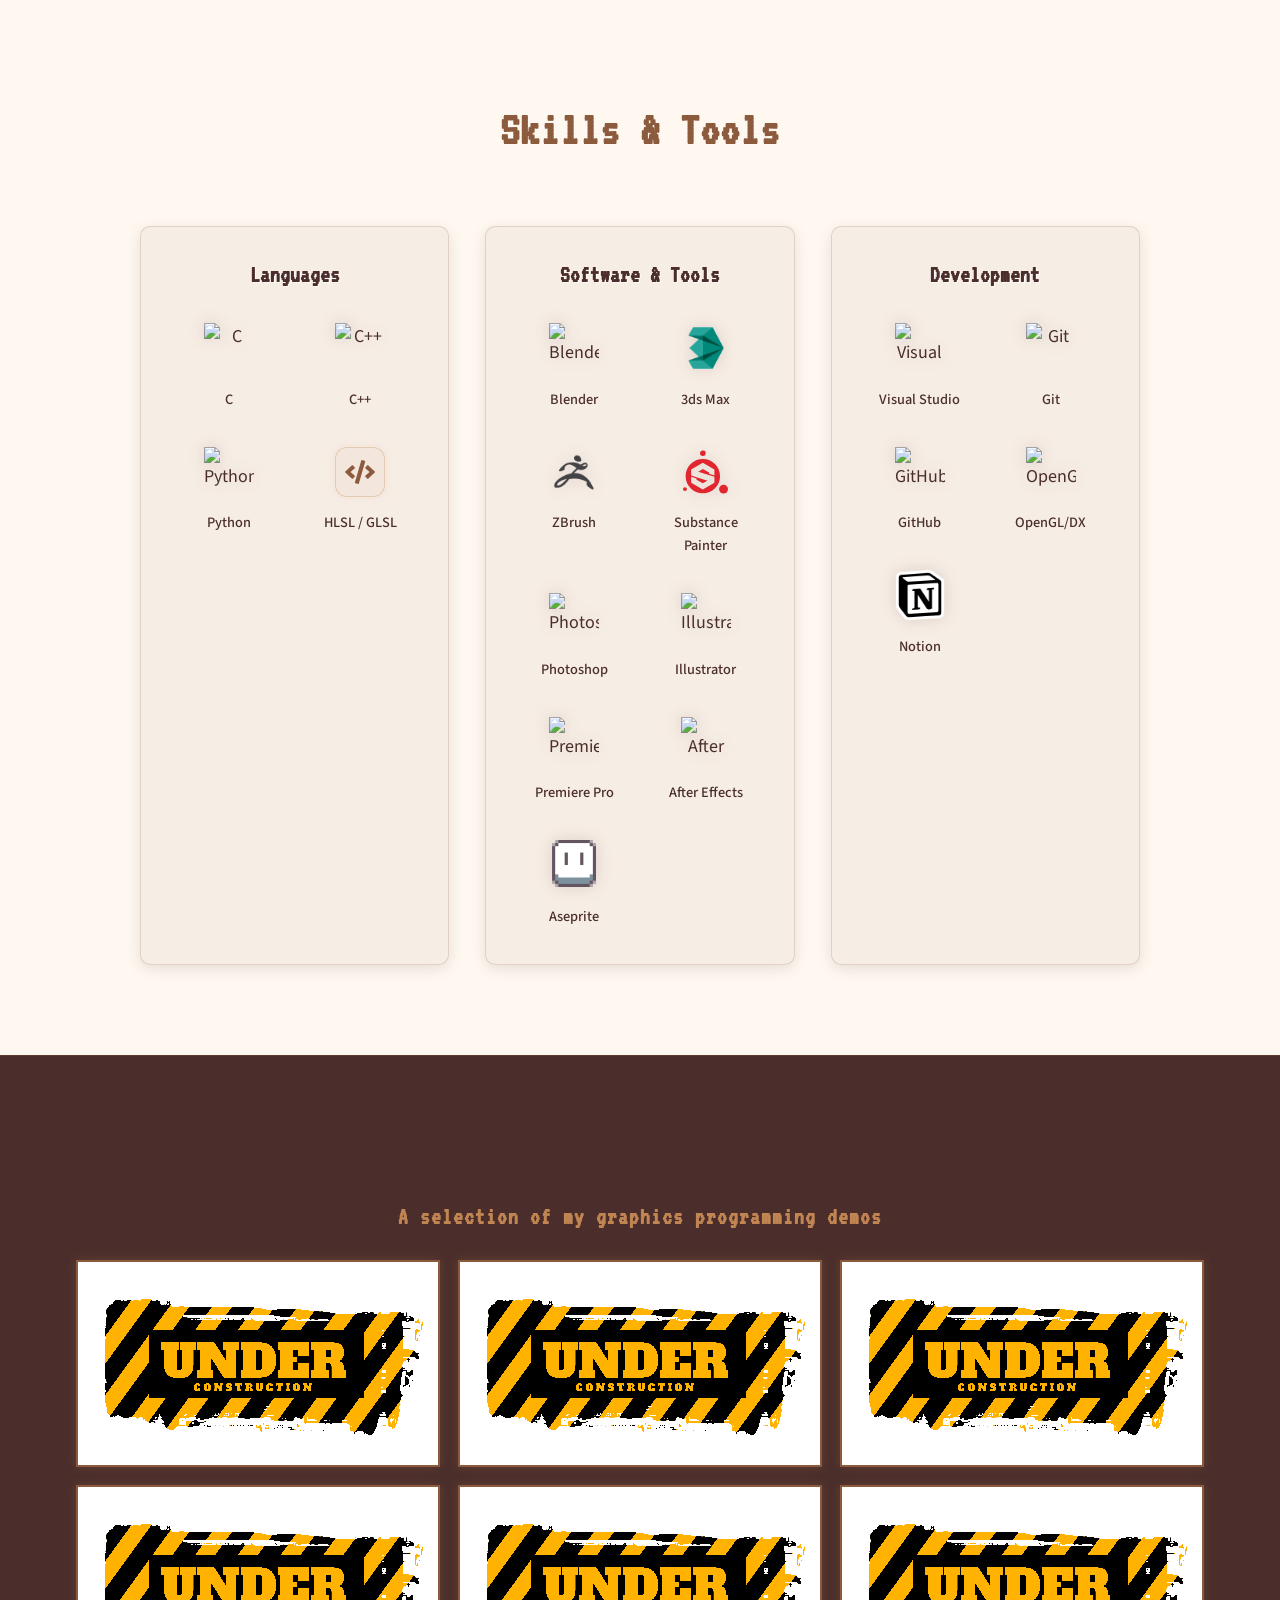
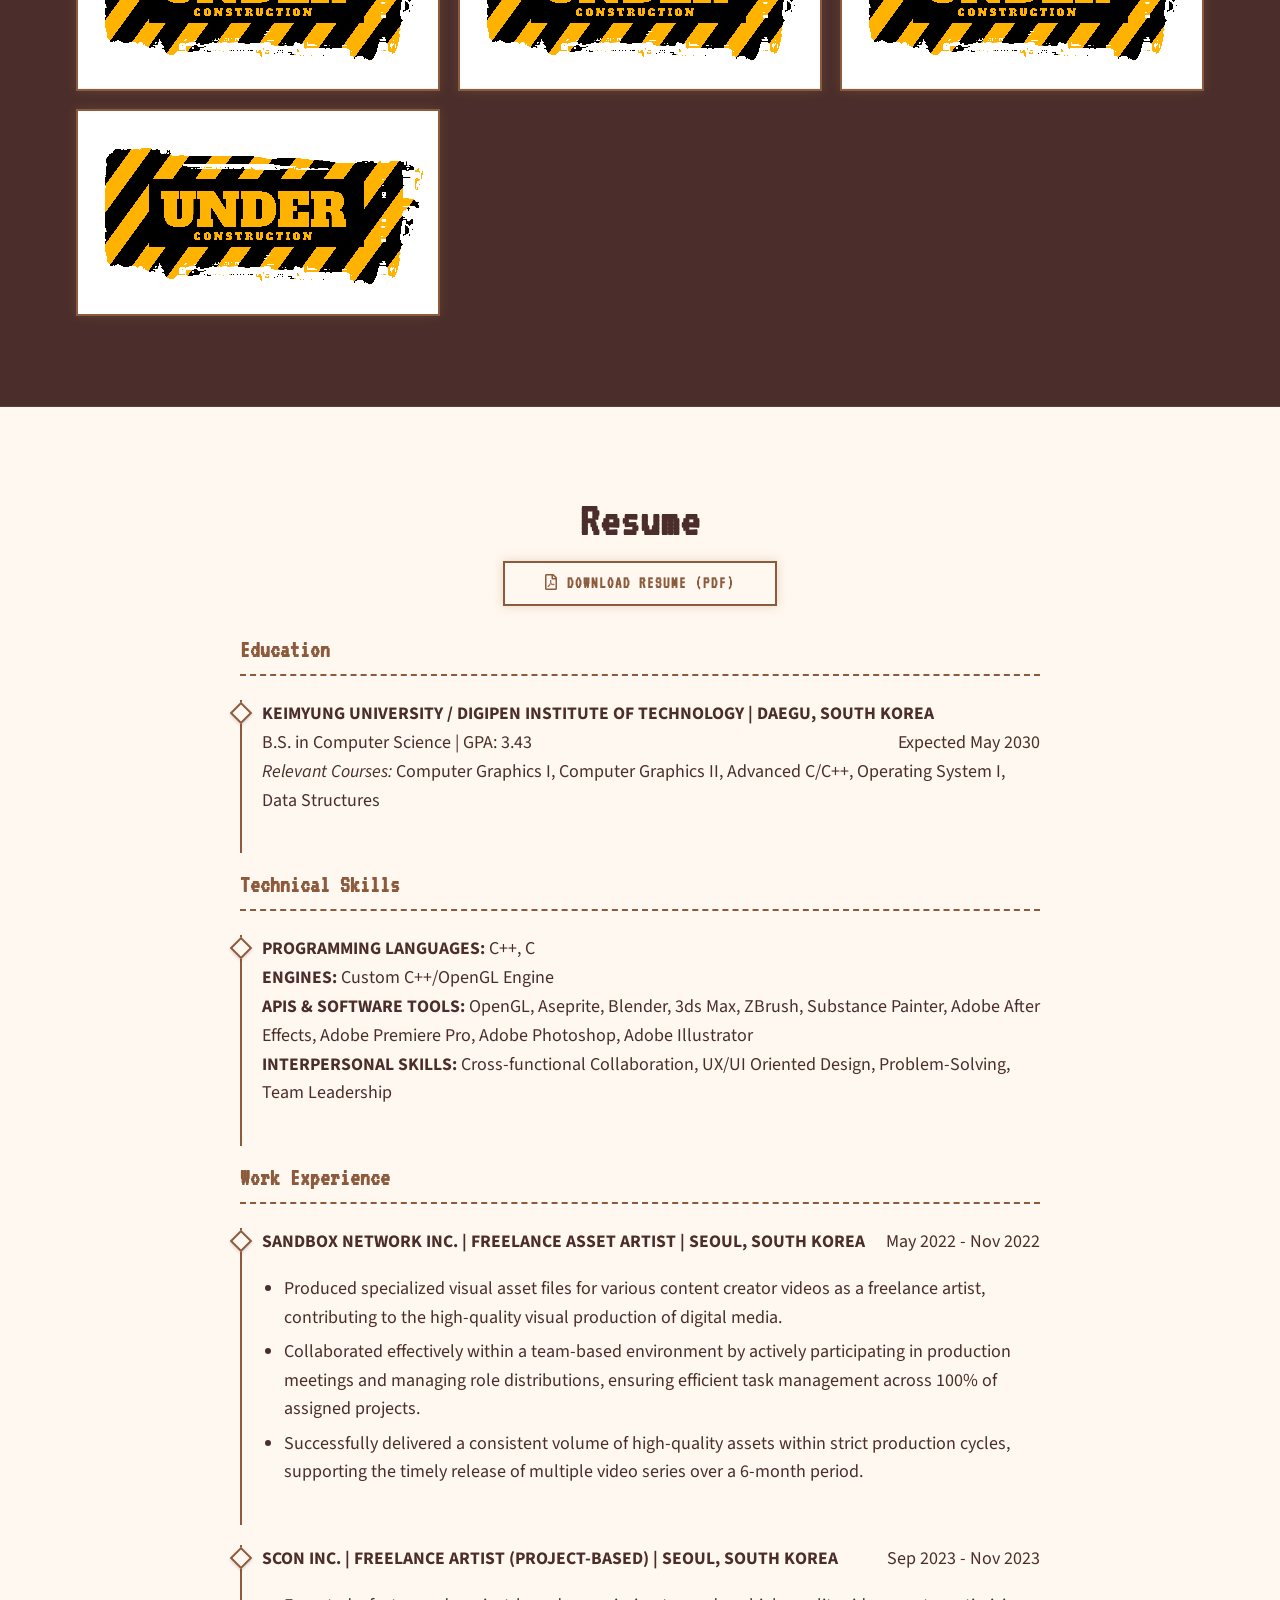
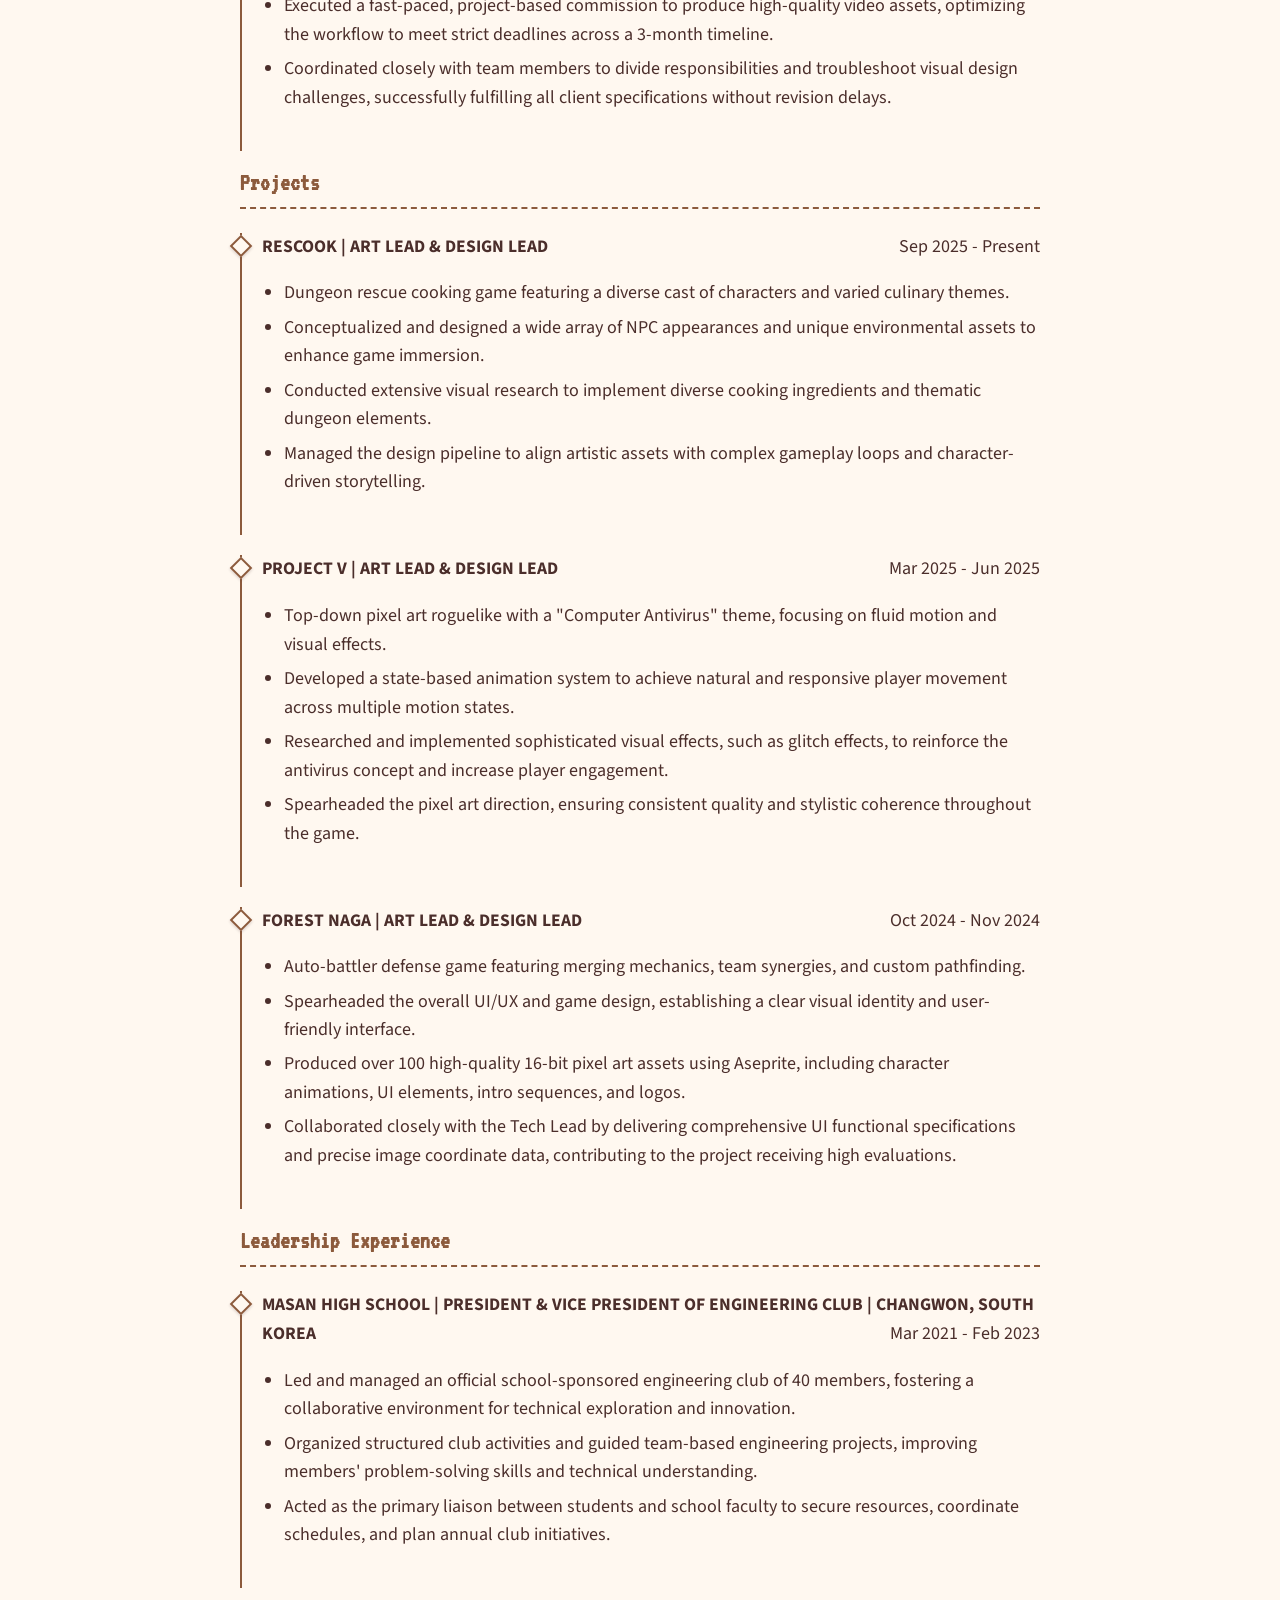
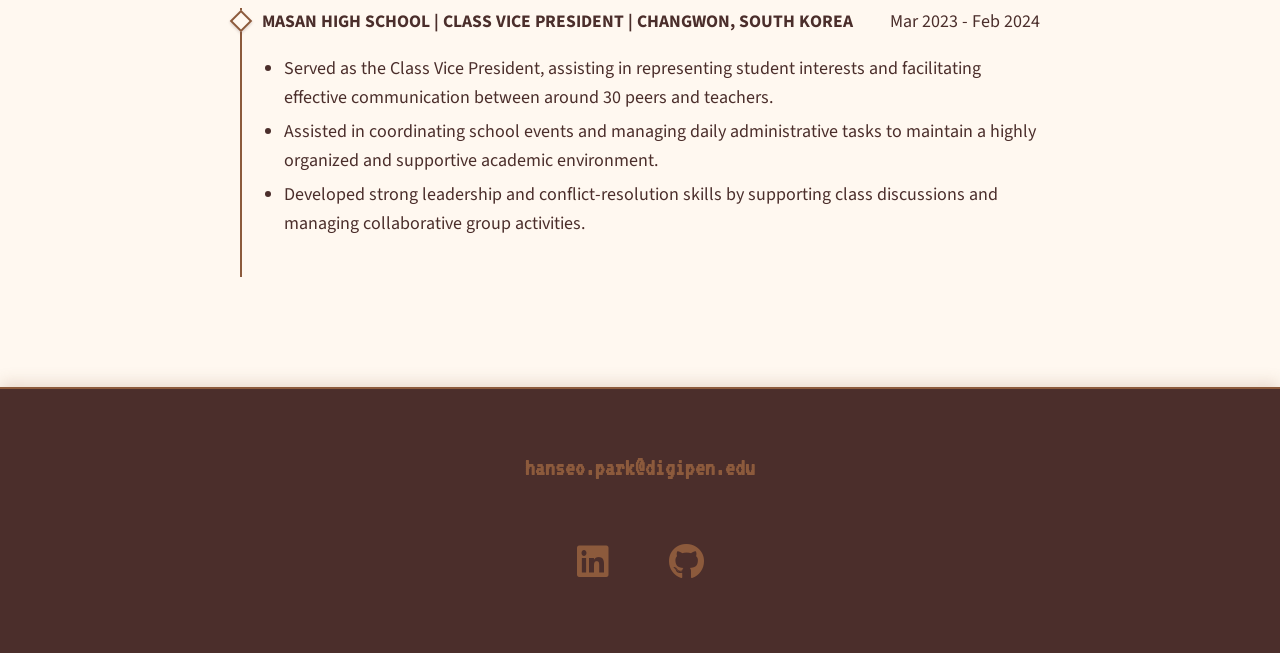
==== commit 163a793c: "Updata2" ====
--- a/index.html
+++ b/index.html
@@ -18,13 +18,13 @@
         href="https://fonts.googleapis.com/css2?family=Source+Sans+3:ital,wght@0,300..900;1,300..900&family=VT323&family=Press+Start+2P&display=swap"
         rel="stylesheet" />
 
-    <link rel="stylesheet" href="css/style.css" />
+    <link rel="stylesheet" href="css/style.css?v=8" />
 </head>
 
 <body>
     <header>
         <div class="logo">
-            <i class="fas fa-gamepad" style="margin-right: 10px;"></i> Hanseo Park
+            <i class="fas fa-cube" style="margin-right: 10px;"></i> Hanseo Park
         </div>
         <button class="nav-toggle" aria-label="toggle navigation">
             <span class="hamburger"></span>
@@ -213,24 +213,26 @@
             A selection of my graphics programming demos
         </p>
         <div class="portfolio">
-            <a href="portfolio/01_procedural_modeling.html" class="portfolio__item" data-title="Procedural Modeling">
-                <img src="img/portfolio_thumbnails/under_construction.jpg" alt="Procedural Modeling Thumbnail"
-                    class="portfolio__img" />
-            </a>
-            <a href="portfolio/02_fog.html" class="portfolio__item" data-title="Fog (Linear/Exp)">
+            <a href="portfolio/01_hello.html" class="portfolio__item" data-title="Hello Quad">
+                <img src="img/portfolio_thumbnails/under_construction.jpg" alt="Hello Quad Thumbnail" class="portfolio__img" />
+            </a>
+            <a href="portfolio/02_meshes.html" class="portfolio__item" data-title="Procedural Modeling">
+                <img src="img/portfolio_thumbnails/under_construction.jpg" alt="Procedural Modeling Thumbnail" class="portfolio__img" />
+            </a>
+            <a href="portfolio/03_fog.html" class="portfolio__item" data-title="Fog">
                 <img src="img/portfolio_thumbnails/under_construction.jpg" alt="Fog Thumbnail" class="portfolio__img" />
             </a>
-            <a href="portfolio/03_toon_shading.html" class="portfolio__item" data-title="Toon / Cell Shading">
-                <img src="img/portfolio_thumbnails/under_construction.jpg" alt="Toon Shading Thumbnail"
-                    class="portfolio__img" />
-            </a>
-            <a href="portfolio/04_shadow_mapping.html" class="portfolio__item" data-title="Shadow Mapping">
-                <img src="img/portfolio_thumbnails/under_construction.jpg" alt="Shadow Mapping Thumbnail"
-                    class="portfolio__img" />
-            </a>
-            <a href="portfolio/05_noise.html" class="portfolio__item" data-title="Perlin / Value Noise">
-                <img src="img/portfolio_thumbnails/under_construction.jpg" alt="Noise Thumbnail"
-                    class="portfolio__img" />
+            <a href="portfolio/04_toon.html" class="portfolio__item" data-title="Toon Shading">
+                <img src="img/portfolio_thumbnails/under_construction.jpg" alt="Toon Shading Thumbnail" class="portfolio__img" />
+            </a>
+            <a href="portfolio/05_shadow.html" class="portfolio__item" data-title="Shadow Mapping">
+                <img src="img/portfolio_thumbnails/under_construction.jpg" alt="Shadow Mapping Thumbnail" class="portfolio__img" />
+            </a>
+            <a href="portfolio/06_value.html" class="portfolio__item" data-title="Value Noise">
+                <img src="img/portfolio_thumbnails/under_construction.jpg" alt="Value Noise Thumbnail" class="portfolio__img" />
+            </a>
+            <a href="portfolio/07_gradient.html" class="portfolio__item" data-title="Gradient Noise">
+                <img src="img/portfolio_thumbnails/under_construction.jpg" alt="Gradient Noise Thumbnail" class="portfolio__img" />
             </a>
         </div>
     </section>
@@ -263,7 +265,7 @@
             <h3>Work Experience</h3>
             <div class="resume-item">
                 <p>
-                    <b>Sandbox Network Inc. | Freelance Asset Artist | Seoul, South Korea</b> <span style="float:right;">May 2022 ??Nov 2022</span>
+                    <b>Sandbox Network Inc. | Freelance Asset Artist | Seoul, South Korea</b> <span style="float:right;">May 2022  - Nov 2022</span>
                 </p>
                 <ul>
                     <li>Produced specialized visual asset files for various content creator videos as a freelance artist, contributing to the high-quality visual production of digital media.</li>
@@ -273,7 +275,7 @@
             </div>
             <div class="resume-item">
                 <p>
-                    <b>Scon Inc. | Freelance Artist (Project-based) | Seoul, South Korea</b> <span style="float:right;">Sep 2023 ??Nov 2023</span>
+                    <b>Scon Inc. | Freelance Artist (Project-based) | Seoul, South Korea</b> <span style="float:right;">Sep 2023  - Nov 2023</span>
                 </p>
                 <ul>
                     <li>Executed a fast-paced, project-based commission to produce high-quality video assets, optimizing the workflow to meet strict deadlines across a 3-month timeline.</li>
@@ -284,7 +286,7 @@
             <h3>Projects</h3>
             <div class="resume-item">
                 <p>
-                    <b>RESCOOK | Art Lead & Design Lead</b> <span style="float:right;">Sep 2025 ??Present</span>
+                    <b>RESCOOK | Art Lead & Design Lead</b> <span style="float:right;">Sep 2025  - Present</span>
                 </p>
                 <ul>
                     <li>Dungeon rescue cooking game featuring a diverse cast of characters and varied culinary themes.</li>
@@ -295,7 +297,7 @@
             </div>
             <div class="resume-item">
                 <p>
-                    <b>Project V | Art Lead & Design Lead</b> <span style="float:right;">Mar 2025 ??Jun 2025</span>
+                    <b>Project V | Art Lead & Design Lead</b> <span style="float:right;">Mar 2025  - Jun 2025</span>
                 </p>
                 <ul>
                     <li>Top-down pixel art roguelike with a "Computer Antivirus" theme, focusing on fluid motion and visual effects.</li>
@@ -306,7 +308,7 @@
             </div>
             <div class="resume-item">
                 <p>
-                    <b>Forest NAGA | Art Lead & Design Lead</b> <span style="float:right;">Oct 2024 ??Nov 2024</span>
+                    <b>Forest NAGA | Art Lead & Design Lead</b> <span style="float:right;">Oct 2024  - Nov 2024</span>
                 </p>
                 <ul>
                     <li>Auto-battler defense game featuring merging mechanics, team synergies, and custom pathfinding.</li>
@@ -319,7 +321,7 @@
             <h3>Leadership Experience</h3>
             <div class="resume-item">
                 <p>
-                    <b>Masan High School | President & Vice President of Engineering Club | Changwon, South Korea</b> <span style="float:right;">Mar 2021 ??Feb 2023</span>
+                    <b>Masan High School | President & Vice President of Engineering Club | Changwon, South Korea</b> <span style="float:right;">Mar 2021  - Feb 2023</span>
                 </p>
                 <ul>
                     <li>Led and managed an official school-sponsored engineering club of 40 members, fostering a collaborative environment for technical exploration and innovation.</li>
@@ -329,7 +331,7 @@
             </div>
             <div class="resume-item">
                 <p>
-                    <b>Masan High School | Class Vice President | Changwon, South Korea</b> <span style="float:right;">Mar 2023 ??Feb 2024</span>
+                    <b>Masan High School | Class Vice President | Changwon, South Korea</b> <span style="float:right;">Mar 2023  - Feb 2024</span>
                 </p>
                 <ul>
                     <li>Served as the Class Vice President, assisting in representing student interests and facilitating effective communication between around 30 peers and teachers.</li>
@@ -345,7 +347,7 @@
         <a href="mailto:hanseo.park@digipen.edu" class="footer__link">hanseo.park@digipen.edu</a>
         <ul class="social-list">
             <li class="social-list__item">
-                <a class="social-list__link" href="#" target="_blank">
+                <a class="social-list__link" href="https://www.linkedin.com/in/aranseox" target="_blank">
                     <i class="fab fa-linkedin"></i>
                 </a>
             </li>
@@ -361,3 +363,8 @@
 </body>
 
 </html>
+
+
+
+
+
--- a/css/style.css
+++ b/css/style.css
@@ -74,7 +74,7 @@
   box-sizing: border-box;
 }
 
-/* Custom Properties for Modern Dark Theme + Neon Purple Retro */
+/* Custom Properties for Warm Coffee Light Theme */
 :root {
   --ff-primary: "Pretendard", "Source Sans 3", sans-serif;
   --ff-secondary: "NeoDunggeunmo", "VT323", "Press Start 2P", "Source Code Pro", monospace;
@@ -82,19 +82,20 @@
   --fw-reg: 300;
   --fw-bold: 900;
 
-  --clr-bg: #0d0d0d;
-  --clr-text: #e0e0e0;
-  --clr-dark: #1a1a1a;
-  --clr-accent: #b026ff; /* Neon Purple */
-  --clr-accent-glow: #d633ff;
+  --clr-bg: #FFF8F0; /* Cream - Main Background */
+  --clr-text: #4B2E2B; /* Espresso - Main Text */
+  --clr-dark: #4B2E2B; /* Espresso - Alternate Dark Backgrounds */
+  --clr-light: #FFF8F0; /* Cream - Text on Dark Backgrounds */
+  --clr-accent: #8C5A3C; /* Mocha - Primary Highlights & Buttons */
+  --clr-accent-glow: #C08552; /* Caramel - Hover Effects & Soft Accents */
 
   --fs-h1: 3rem;
   --fs-h2: 2.25rem;
   --fs-h3: 1.25rem;
   --fs-body: 1rem;
 
-  --bs: 0.25em 0.25em 0.75em rgba(0, 0, 0, 0.5),
-    0.125em 0.125em 0.25em rgba(176, 38, 255, 0.2);
+  --bs: 0.25em 0.25em 0.75em rgba(75, 46, 43, 0.2),
+    0.125em 0.125em 0.25em rgba(192, 133, 82, 0.15);
 }
 
 @media (min-width: 800px) {
@@ -152,13 +153,13 @@
   letter-spacing: 2px;
   font-weight: bold;
   transition: all 200ms ease-in-out;
-  box-shadow: 0 0 10px rgba(176, 38, 255, 0.3);
+  box-shadow: 0 0 10px rgba(192, 133, 82, 0.3);
 }
 
 .btn:hover {
   background: var(--clr-accent);
-  color: #fff;
-  box-shadow: 0 0 20px rgba(176, 38, 255, 0.8);
+  color: var(--clr-light);
+  box-shadow: 0 0 20px rgba(192, 133, 82, 0.6);
   transform: scale(1.05);
 }
 
@@ -191,7 +192,7 @@
   display: block;
   font-family: var(--ff-secondary);
   color: var(--clr-accent);
-  text-shadow: 2px 2px 0px rgba(0, 0, 0, 0.8);
+  text-shadow: 1px 1px 0px rgba(75, 46, 43, 0.1);
   letter-spacing: 2px;
 }
 
@@ -203,15 +204,15 @@
 .section__subtitle--intro,
 .section__subtitle--about {
   background: var(--clr-accent);
-  color: #fff;
+  color: var(--clr-light);
   padding: 0.25em 1em;
   font-family: var(--ff-secondary);
   margin-bottom: 1em;
-  box-shadow: 0 0 10px var(--clr-accent);
+  box-shadow: 0 0 10px var(--clr-accent-glow);
 }
 
 .section__subtitle--projects {
-  color: var(--clr-accent);
+  color: var(--clr-accent-glow);
   font-weight: var(--fw-bold);
   font-family: var(--ff-secondary);
   margin-bottom: 1em;
@@ -225,11 +226,21 @@
   padding: 1em;
   position: sticky;
   top: 0;
-  background: rgba(13, 13, 13, 0.9);
-  backdrop-filter: blur(10px);
   z-index: 900;
   border-bottom: 1px solid var(--clr-accent);
-  box-shadow: 0 4px 15px rgba(176, 38, 255, 0.2);
+  box-shadow: 0 4px 15px rgba(192, 133, 82, 0.2);
+}
+
+header::before {
+  content: "";
+  position: absolute;
+  top: 0;
+  left: 0;
+  right: 0;
+  bottom: 0;
+  background: rgba(255, 248, 240, 0.9);
+  backdrop-filter: blur(10px);
+  z-index: -1;
 }
 
 .logo {
@@ -238,7 +249,7 @@
   color: var(--clr-accent);
   display: flex;
   align-items: center;
-  text-shadow: 0 0 8px var(--clr-accent);
+  text-shadow: 1px 1px 2px rgba(192, 133, 82, 0.4);
 }
 
 .nav {
@@ -389,15 +400,15 @@
 
 /* What I Do / Services section */
 .my-services {
-  background-color: #080808;
-  color: var(--clr-text);
+  background-color: var(--clr-dark);
+  color: var(--clr-light);
   text-align: center;
-  border-top: 1px solid #222;
-  border-bottom: 1px solid #222;
+  border-top: 1px solid rgba(140, 90, 60, 0.3);
+  border-bottom: 1px solid rgba(140, 90, 60, 0.3);
 }
 
 .section__title--services {
-  color: var(--clr-accent);
+  color: var(--clr-accent-glow);
   position: relative;
 }
 
@@ -407,8 +418,8 @@
   width: 2em;
   height: 2px;
   margin: 0.5em auto 1em;
-  background: var(--clr-accent);
-  opacity: 0.5;
+  background: var(--clr-accent-glow);
+  opacity: 0.8;
 }
 
 .services {
@@ -421,9 +432,9 @@
 }
 
 .service h3 {
-  color: #fff;
+  color: var(--clr-light);
   margin-bottom: 0.5em;
-  text-shadow: 2px 2px 0px rgba(0,0,0,0.8);
+  text-shadow: 1px 1px 2px rgba(0,0,0,0.4);
 }
 
 .service p {
@@ -499,8 +510,8 @@
   background-color: var(--clr-dark);
   color: var(--clr-text);
   text-align: center;
-  border-top: 1px solid #333;
-  border-bottom: 1px solid #333;
+  border-top: 1px solid rgba(140, 90, 60, 0.3);
+  border-bottom: 1px solid rgba(140, 90, 60, 0.3);
 }
 
 .portfolio {
@@ -516,7 +527,7 @@
   background: var(--clr-bg);
   overflow: hidden;
   border: 2px solid var(--clr-accent);
-  box-shadow: 0 0 10px rgba(176,38,255,0.2);
+  box-shadow: 0 0 10px rgba(192,133,82,0.2);
   transition: all 0.3s ease;
   position: relative;
   display: block;
@@ -528,8 +539,8 @@
   bottom: 0;
   left: 0;
   width: 100%;
-  background: rgba(0,0,0,0.8);
-  color: var(--clr-accent);
+  background: rgba(75,46,43,0.85);
+  color: var(--clr-light);
   font-family: var(--ff-secondary);
   padding: 0.5em;
   font-size: 1.2rem;
@@ -544,7 +555,7 @@
 }
 
 .portfolio__item:hover {
-  box-shadow: 0 0 20px rgba(176,38,255,0.8);
+  box-shadow: 0 0 20px rgba(192,133,82,0.6);
 }
 
 .portfolio__img {
@@ -591,7 +602,6 @@
   border-bottom: 2px dashed var(--clr-accent);
   padding-bottom: 0.5em;
   margin-bottom: 1em;
-  text-shadow: 0 0 5px rgba(176,38,255,0.5);
 }
 
 .resume-section .resume-item {
@@ -603,7 +613,7 @@
 
 .resume-section .resume-item b {
   text-transform: uppercase;
-  color: #fff;
+  color: var(--clr-text);
   font-size: 1.1rem;
 }
 
@@ -616,7 +626,7 @@
   top: 5px;
   background: var(--clr-bg);
   border: 2px solid var(--clr-accent);
-  box-shadow: 0 0 8px var(--clr-accent);
+  box-shadow: 1px 1px 3px rgba(75, 46, 43, 0.2);
   transform: rotate(45deg); /* Diamond shape for retro feel */
 }
 
@@ -631,13 +641,13 @@
 
 /* Footer */
 .footer {
-  background: #050505;
-  color: var(--clr-text);
+  background: var(--clr-dark);
+  color: var(--clr-light);
   text-align: center;
   padding: 2.5em 0;
   font-size: var(--fs-h3);
   border-top: 2px solid var(--clr-accent);
-  box-shadow: 0 -4px 15px rgba(176,38,255,0.2);
+  box-shadow: 0 -4px 15px rgba(140, 90, 60, 0.2);
 }
 
 .footer a {
@@ -692,14 +702,14 @@
 }
 
 #webgl-canvas-container {
-  box-shadow: 0 0 20px rgba(176,38,255,0.4);
+  box-shadow: 0 0 20px rgba(75,46,43,0.3);
   display: block;
   max-width: 800px;
   width: 100%;
   aspect-ratio: 16 / 9;
   margin: 2em auto;
   border: 2px solid var(--clr-accent);
-  background: #000;
+  background: var(--clr-dark);
   position: relative;
 }
 
@@ -710,7 +720,7 @@
   left: 50%;
   transform: translate(-50%, -50%);
   font-family: var(--ff-secondary);
-  color: rgba(176,38,255,0.5);
+  color: rgba(255,248,240,0.5);
   font-size: 2rem;
   letter-spacing: 5px;
 }
@@ -739,18 +749,18 @@
 
 .skill-category {
   flex: 1 1 300px;
-  background: rgba(255, 255, 255, 0.03);
+  background: rgba(75, 46, 43, 0.05);
   padding: 2em;
   border-radius: 10px;
-  border: 1px solid rgba(176, 38, 255, 0.2);
-  box-shadow: 0 4px 15px rgba(0, 0, 0, 0.5);
+  border: 1px solid rgba(140, 90, 60, 0.2);
+  box-shadow: 0 4px 15px rgba(0, 0, 0, 0.1);
 }
 
 .skill-category h3 {
-  color: #fff;
+  color: var(--clr-text);
   margin-bottom: 1.5em;
   font-family: var(--ff-secondary);
-  text-shadow: 2px 2px 0px rgba(0, 0, 0, 0.8);
+  text-shadow: 1px 1px 0px rgba(255, 255, 255, 0.8);
 }
 
 .skill-grid {
@@ -778,20 +788,16 @@
   width: 50px;
   height: 50px;
   object-fit: contain;
-  filter: drop-shadow(0 0 8px rgba(255, 255, 255, 0.15));
+  filter: drop-shadow(0 0 8px rgba(75, 46, 43, 0.15));
   transition: filter 0.3s ease;
 }
 
 .icon-bg-light {
-  background-color: #b3b3b3;
-  border-radius: 12px;
-  padding: 6px;
-  box-sizing: border-box;
-  filter: drop-shadow(0 0 5px rgba(255, 255, 255, 0.1));
+  background: transparent;
 }
 
 .skill-item:hover .skill-icon-large {
-  filter: drop-shadow(0 0 15px rgba(176, 38, 255, 0.6));
+  filter: drop-shadow(0 0 10px rgba(192, 133, 82, 0.6));
 }
 
 .skill-icon-placeholder {
@@ -800,25 +806,25 @@
   display: flex;
   align-items: center;
   justify-content: center;
-  background: rgba(176, 38, 255, 0.05);
-  border: 1px solid rgba(176, 38, 255, 0.3);
+  background: rgba(192, 133, 82, 0.05);
+  border: 1px solid rgba(192, 133, 82, 0.3);
   border-radius: 12px;
   font-size: 24px;
   color: var(--clr-accent);
-  box-shadow: 0 0 10px rgba(176, 38, 255, 0.1);
+  box-shadow: 0 0 10px rgba(192, 133, 82, 0.1);
   transition: all 0.3s ease;
 }
 
 .skill-item:hover .skill-icon-placeholder {
-  background: rgba(176, 38, 255, 0.2);
-  box-shadow: 0 0 20px rgba(176, 38, 255, 0.5);
-  color: #fff;
+  background: rgba(192, 133, 82, 0.2);
+  box-shadow: 0 0 15px rgba(192, 133, 82, 0.4);
+  color: var(--clr-text);
 }
 
 .skill-item span {
   font-family: var(--ff-primary);
   font-size: 0.9rem;
   font-weight: 500;
-  color: #e0e0e0;
+  color: var(--clr-text);
   text-align: center;
 }
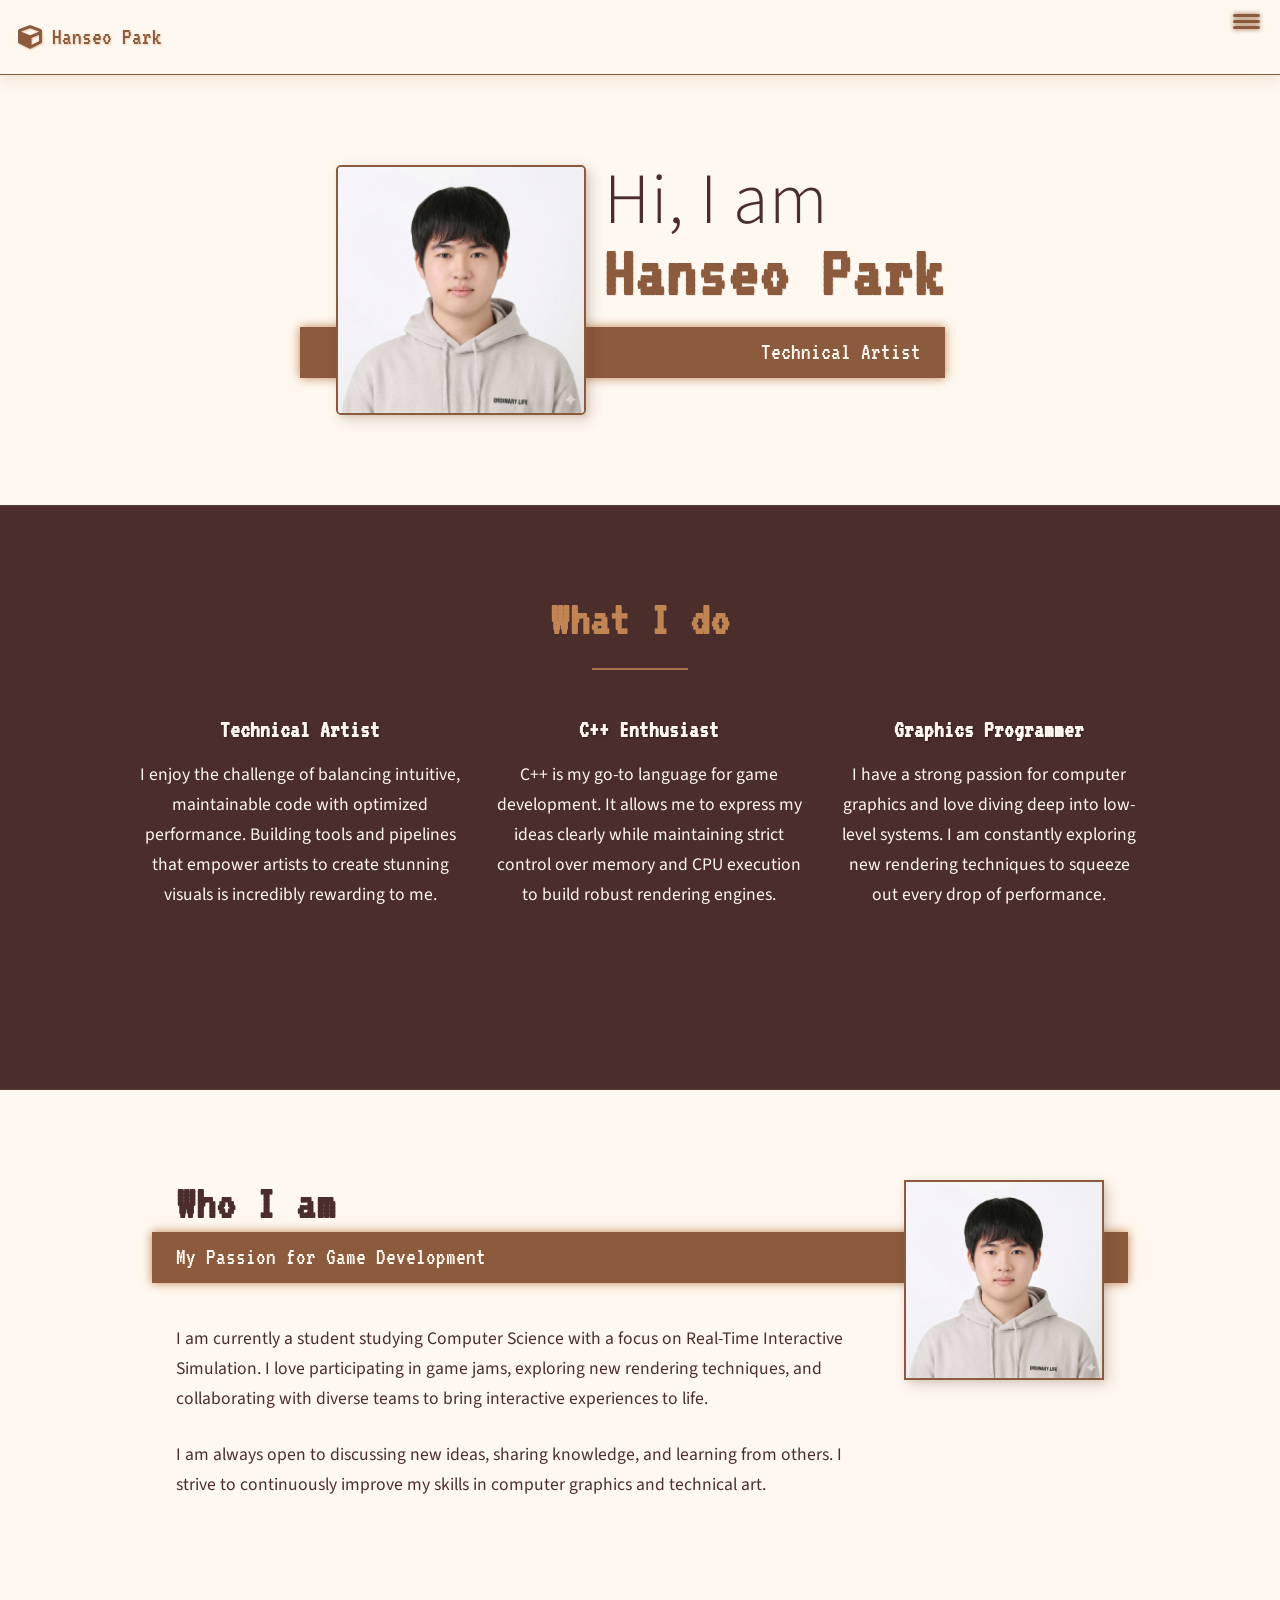
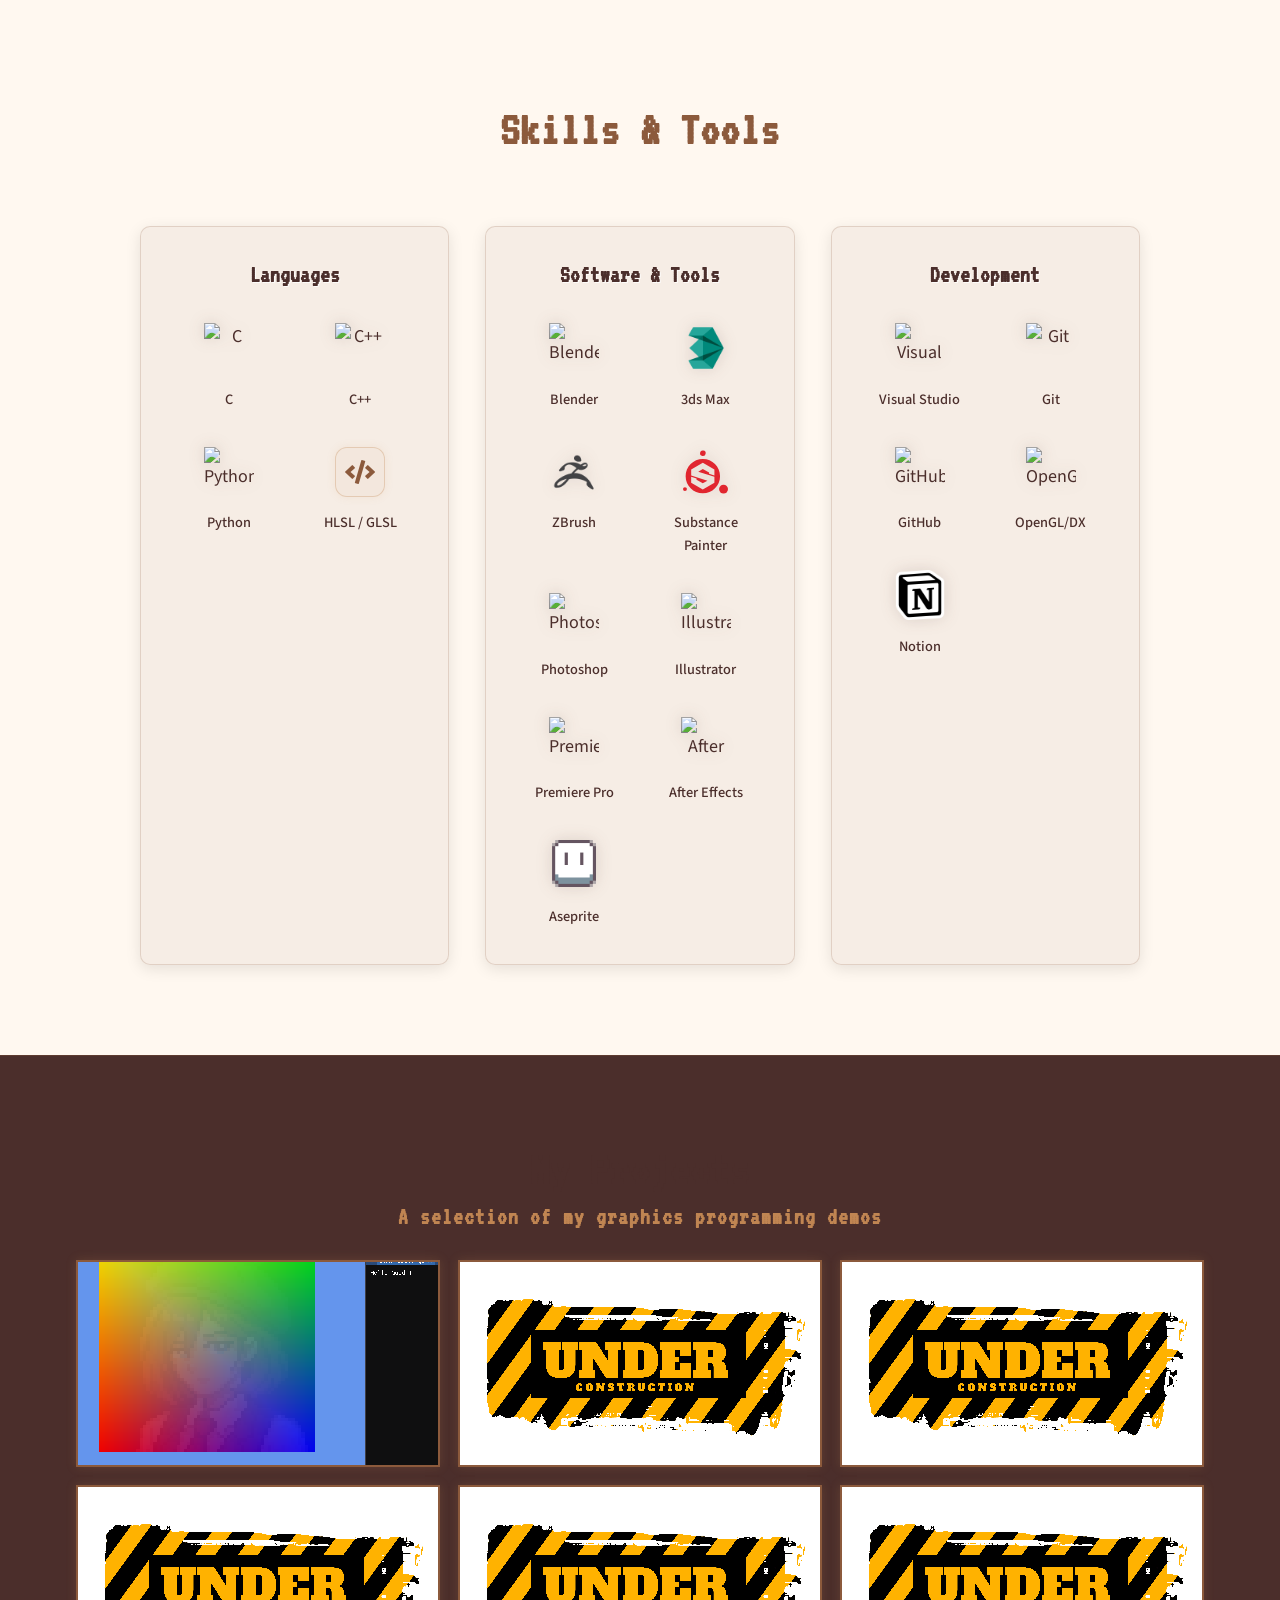
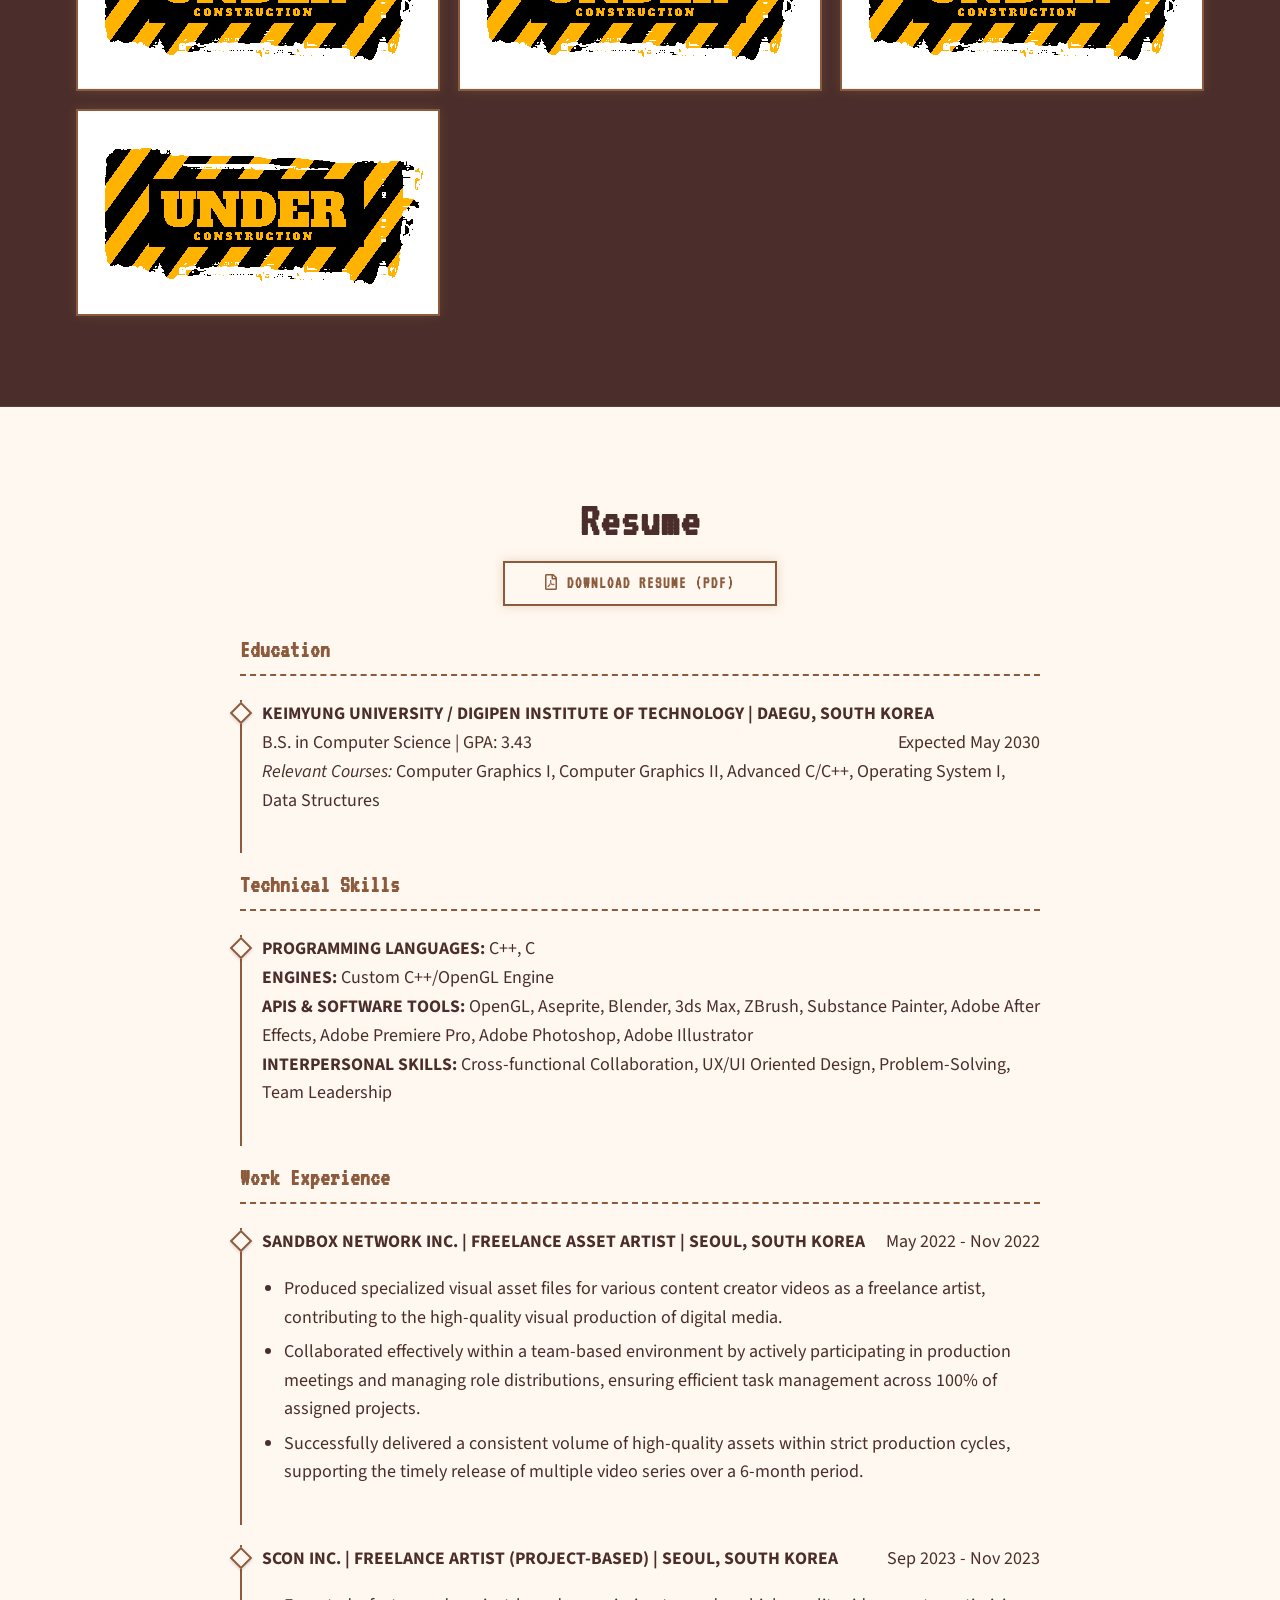
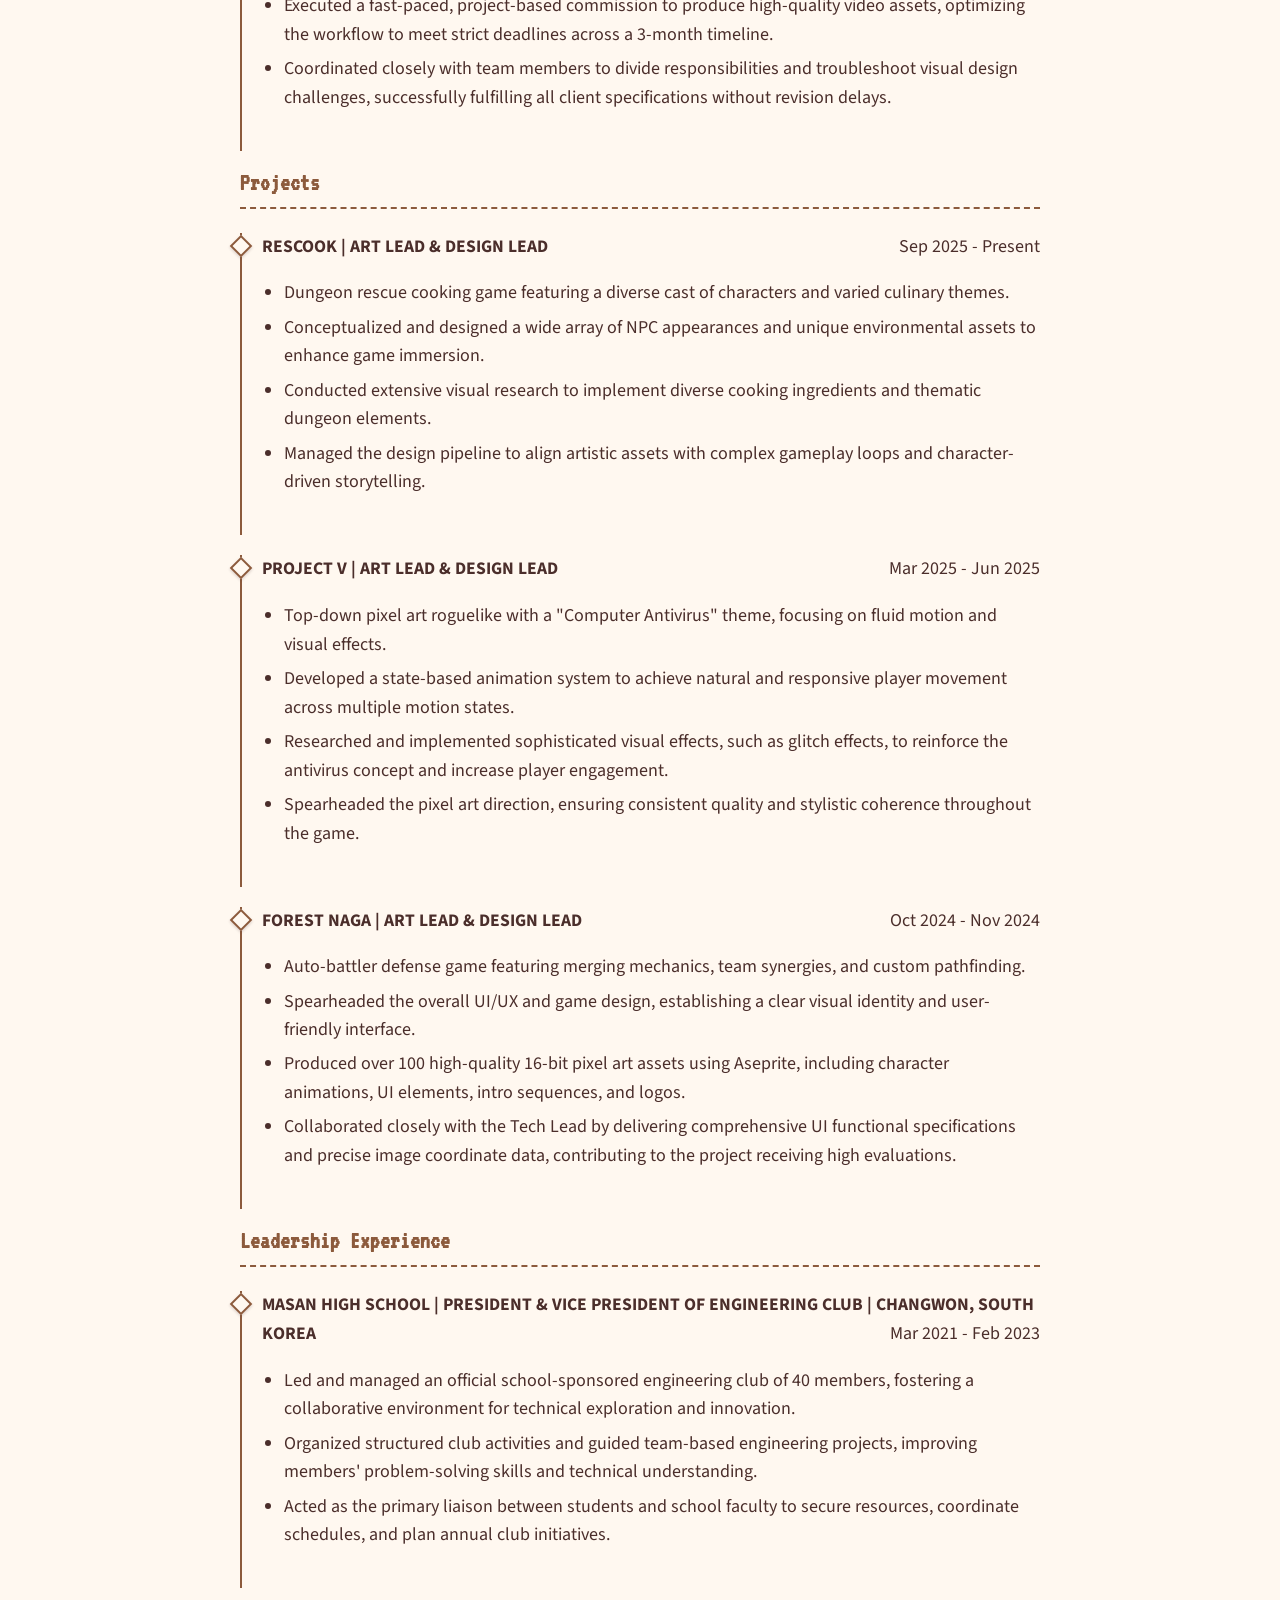
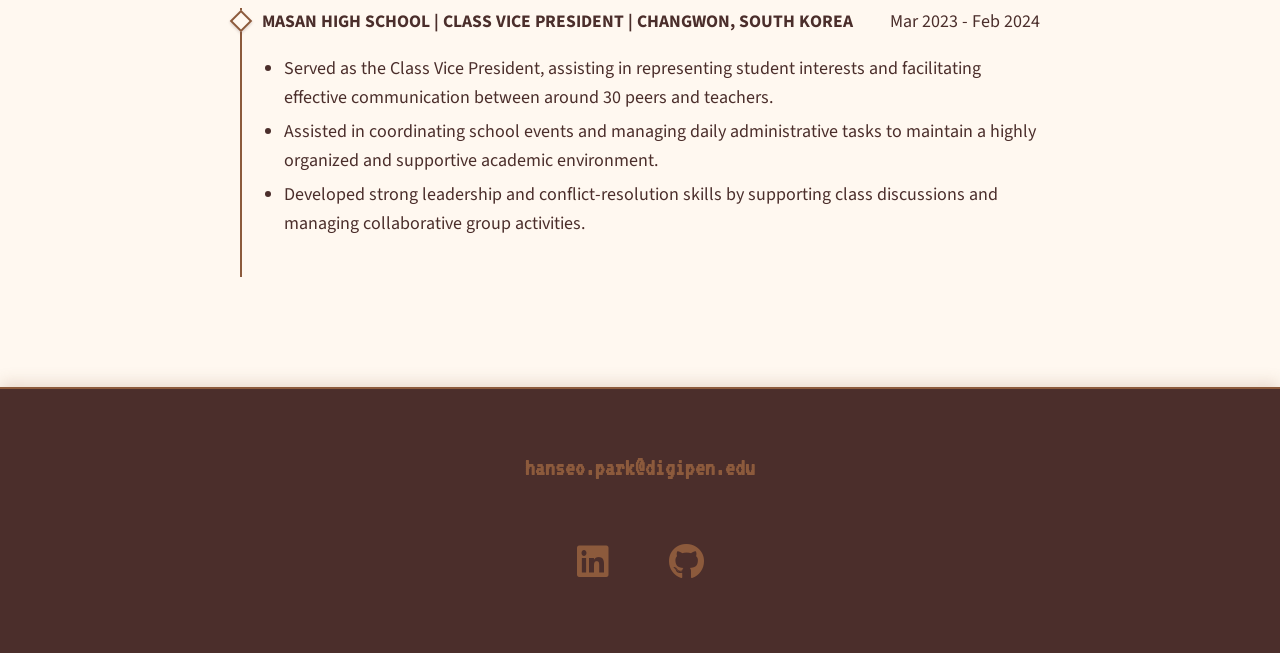
==== commit 50559b27: "hello" ====
--- a/index.html
+++ b/index.html
@@ -214,7 +214,7 @@
         </p>
         <div class="portfolio">
             <a href="portfolio/01_hello.html" class="portfolio__item" data-title="Hello Quad">
-                <img src="img/portfolio_thumbnails/under_construction.jpg" alt="Hello Quad Thumbnail" class="portfolio__img" />
+                <img src="img/portfolio_thumbnails/01_hello.png" alt="Hello Quad Thumbnail" class="portfolio__img" />
             </a>
             <a href="portfolio/02_meshes.html" class="portfolio__item" data-title="Procedural Modeling">
                 <img src="img/portfolio_thumbnails/under_construction.jpg" alt="Procedural Modeling Thumbnail" class="portfolio__img" />
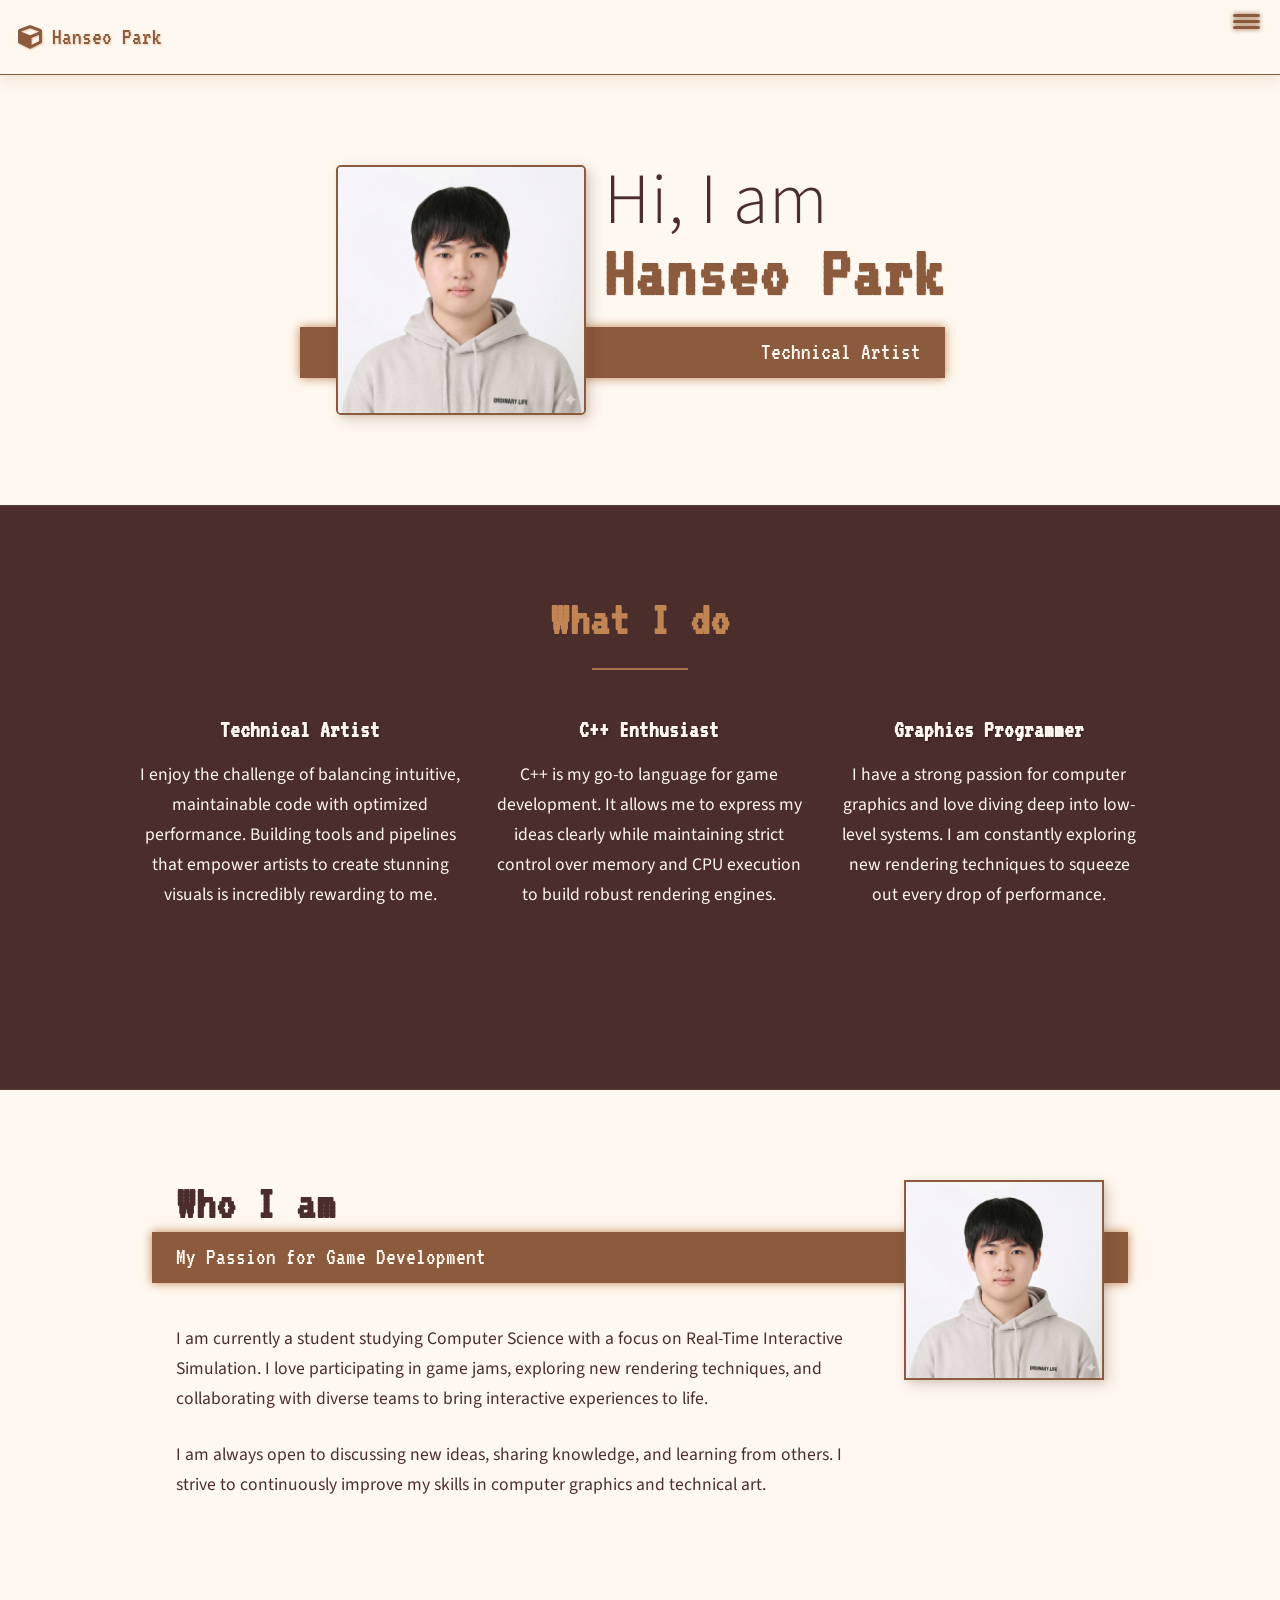
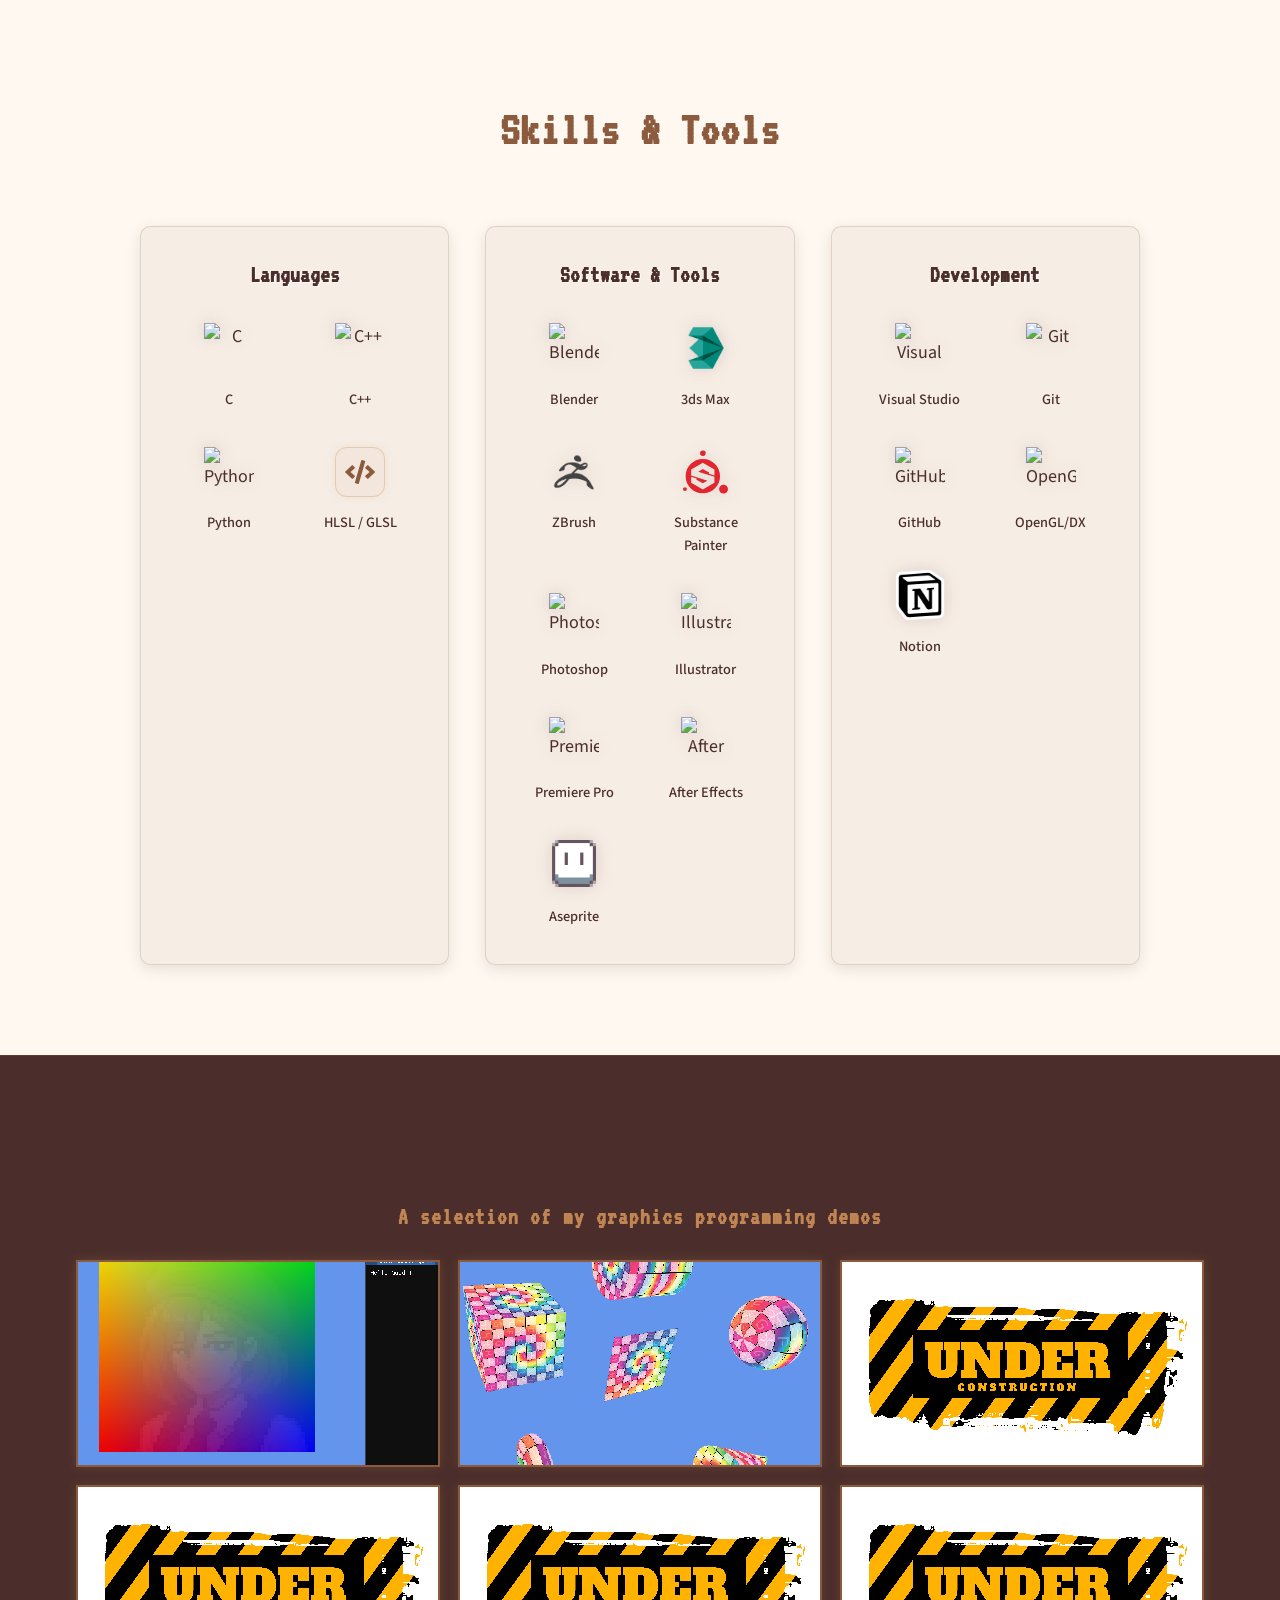
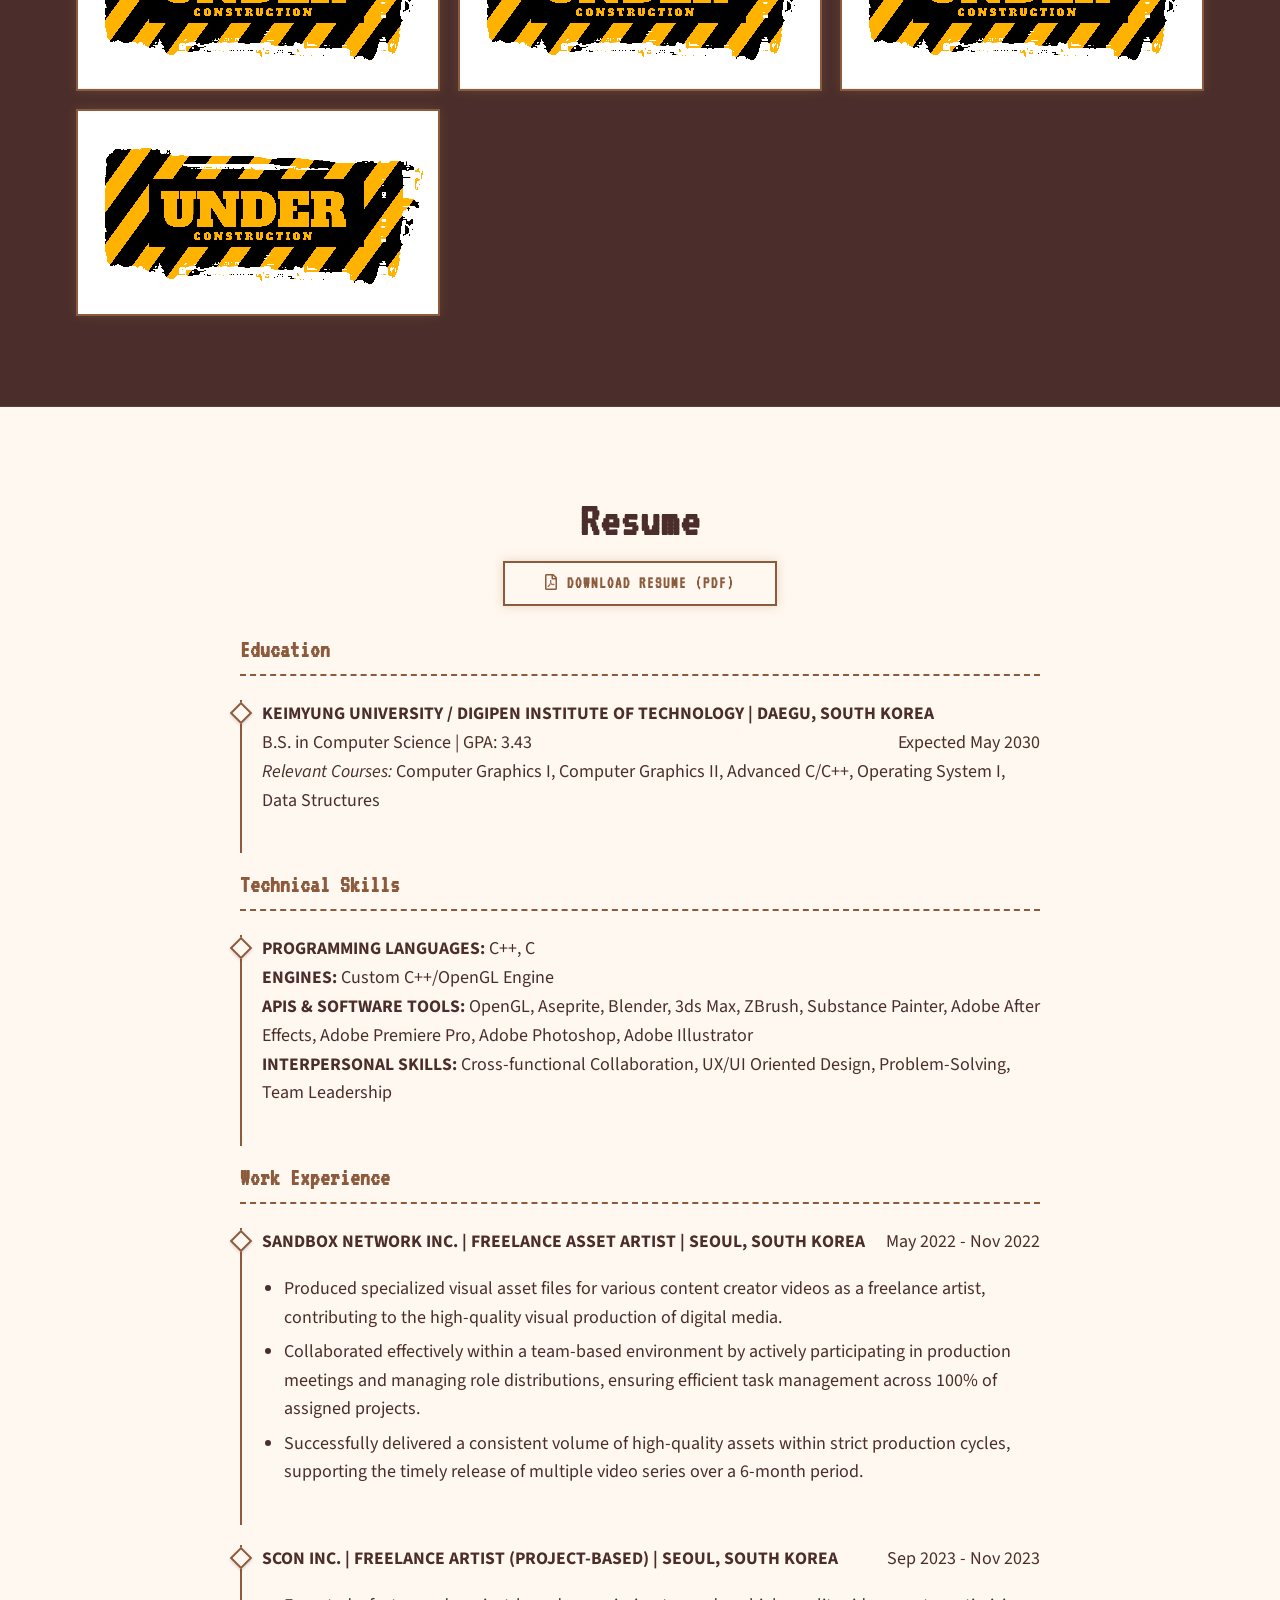
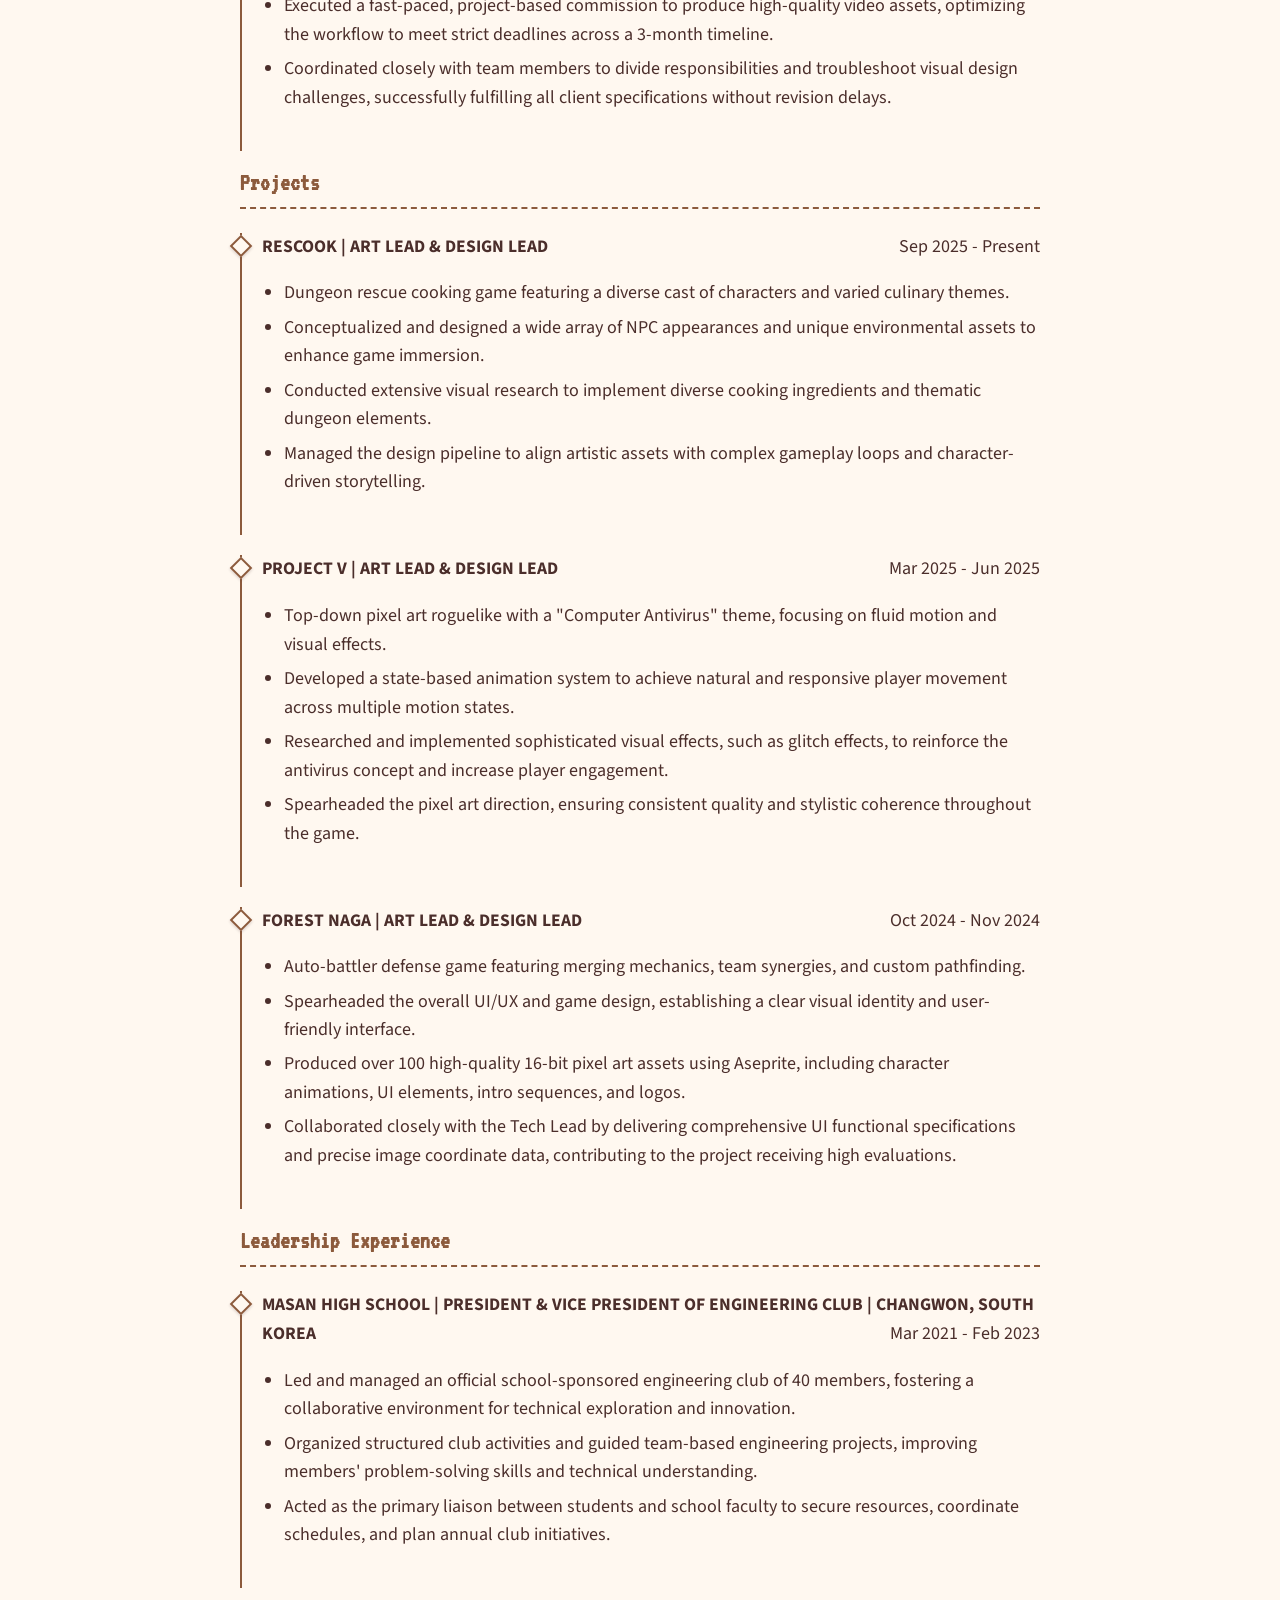
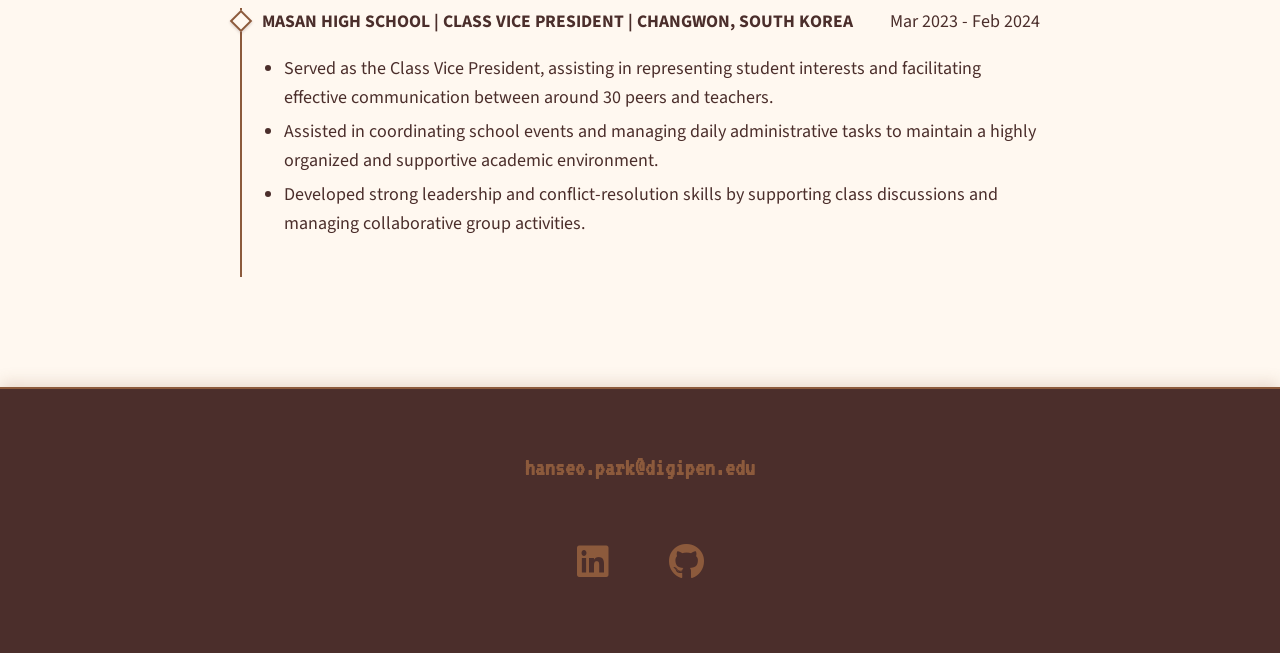
==== commit d419fed0: "Procedural" ====
--- a/index.html
+++ b/index.html
@@ -217,7 +217,7 @@
                 <img src="img/portfolio_thumbnails/01_hello.png" alt="Hello Quad Thumbnail" class="portfolio__img" />
             </a>
             <a href="portfolio/02_meshes.html" class="portfolio__item" data-title="Procedural Modeling">
-                <img src="img/portfolio_thumbnails/under_construction.jpg" alt="Procedural Modeling Thumbnail" class="portfolio__img" />
+                <img src="img/portfolio_thumbnails/02_meshes.png" alt="Procedural Modeling Thumbnail" class="portfolio__img" />
             </a>
             <a href="portfolio/03_fog.html" class="portfolio__item" data-title="Fog">
                 <img src="img/portfolio_thumbnails/under_construction.jpg" alt="Fog Thumbnail" class="portfolio__img" />
--- a/css/style.css
+++ b/css/style.css
@@ -701,6 +701,19 @@
   margin-right: auto;
 }
 
+/* Inline code highlight for function names */
+.portfolio-item-individual code {
+  font-family: var(--ff-secondary);
+  font-size: 0.88em;
+  color: var(--clr-accent);
+  background: rgba(140, 90, 60, 0.1);
+  padding: 0.15em 0.5em;
+  border-radius: 4px;
+  border: 1px solid rgba(140, 90, 60, 0.3);
+  letter-spacing: 0.5px;
+  white-space: nowrap;
+}
+
 #webgl-canvas-container {
   box-shadow: 0 0 20px rgba(75,46,43,0.3);
   display: block;
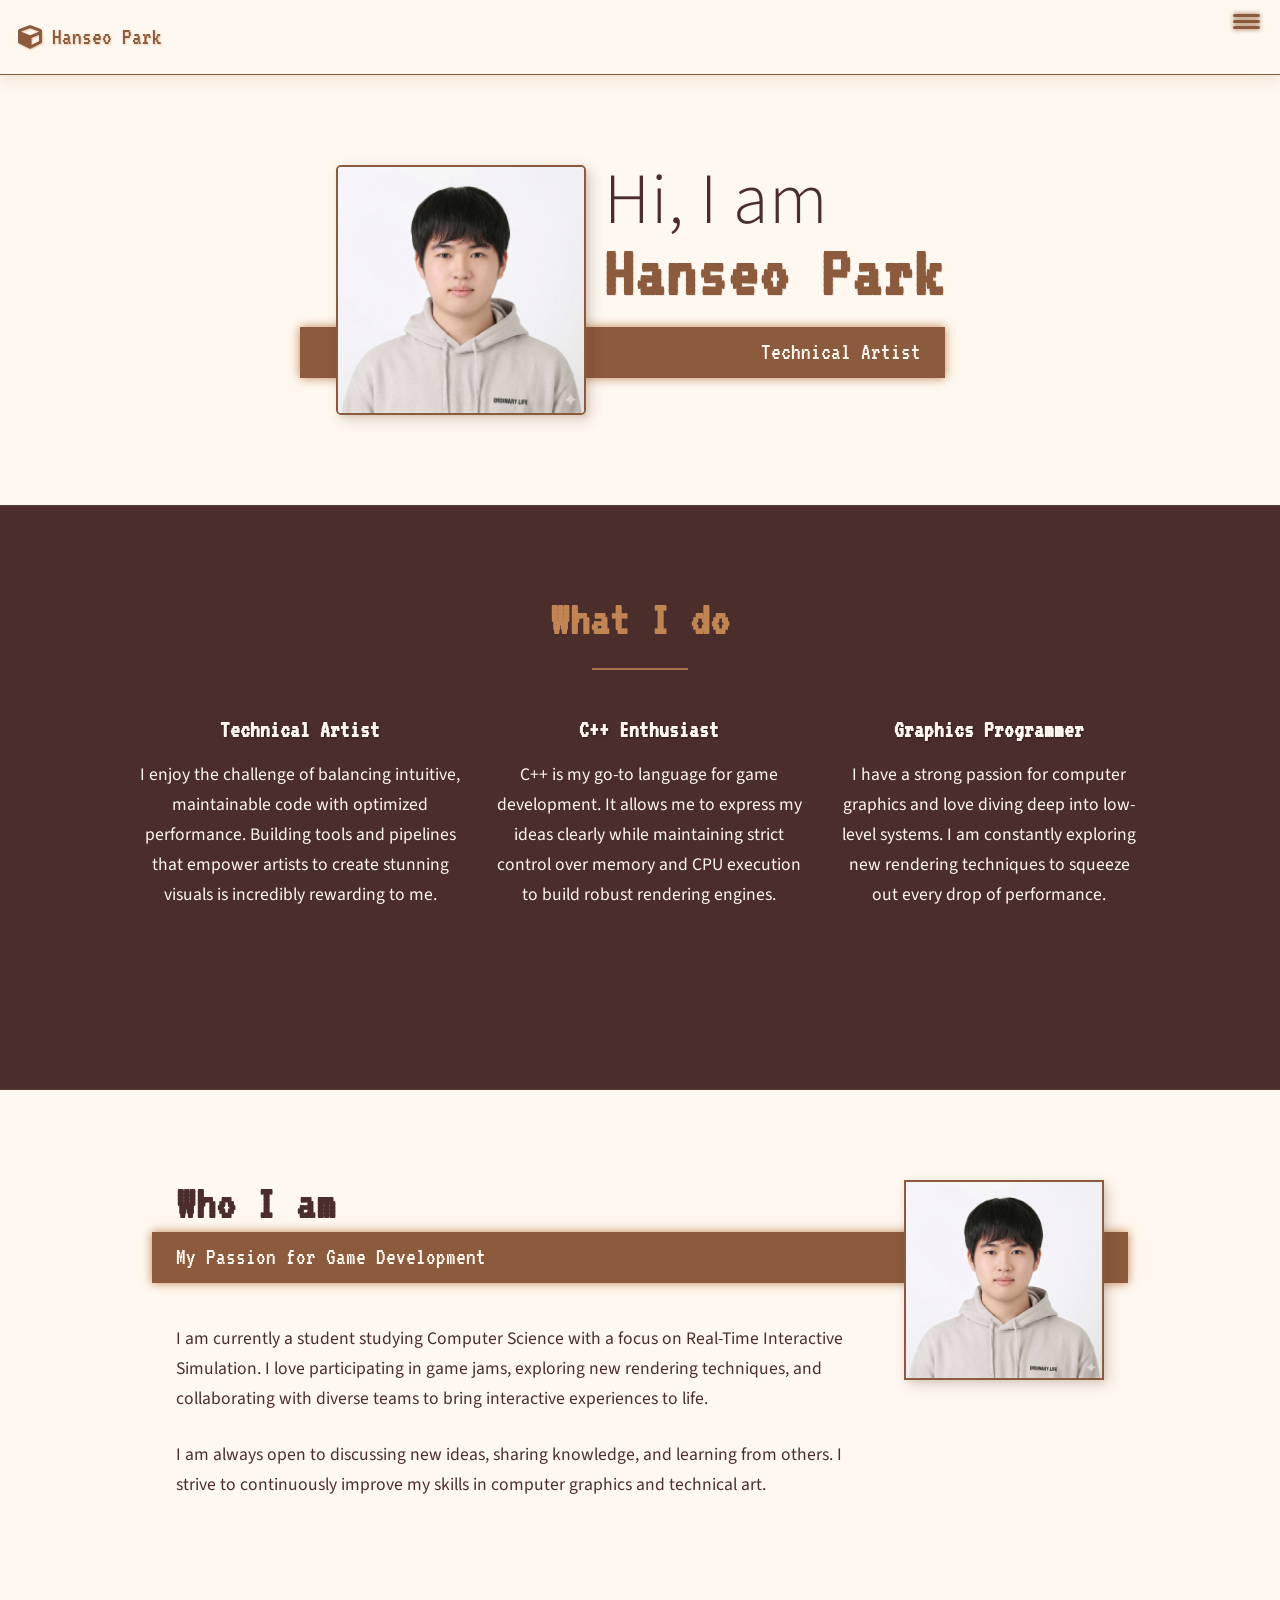
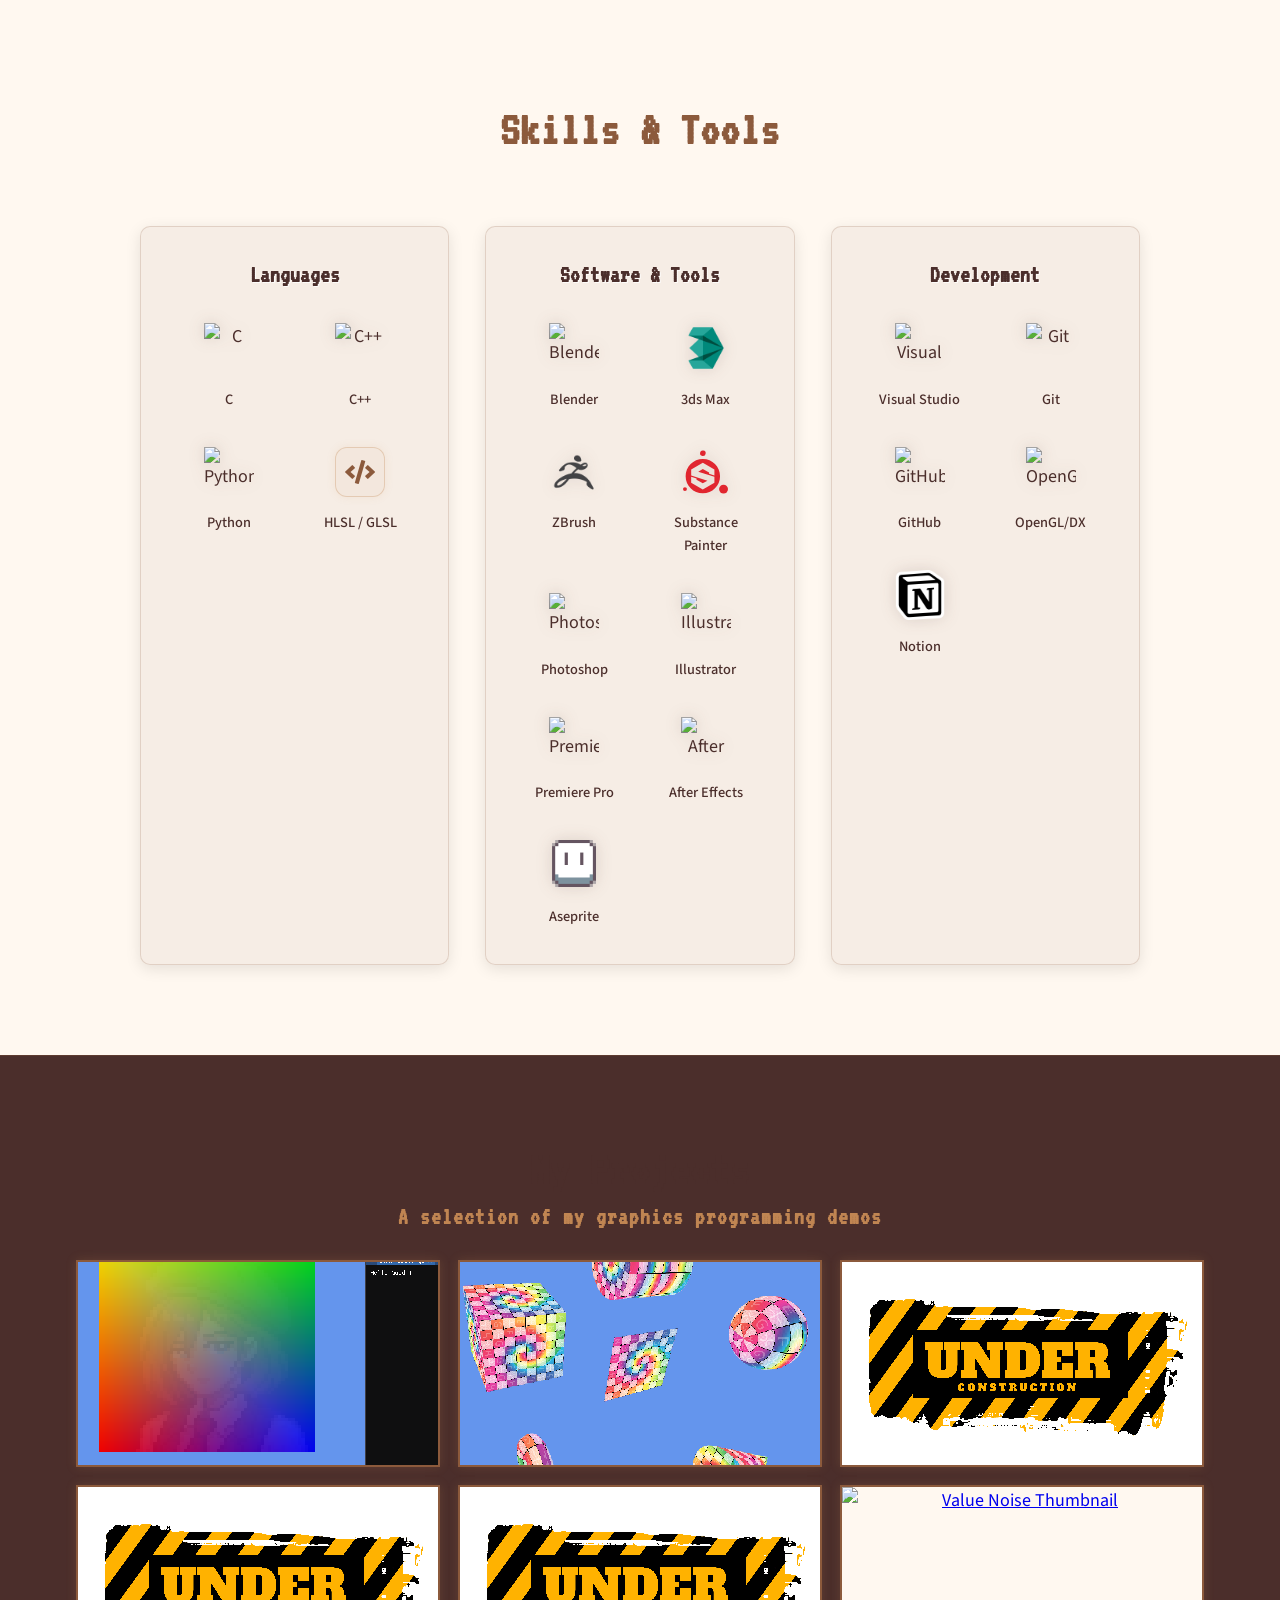
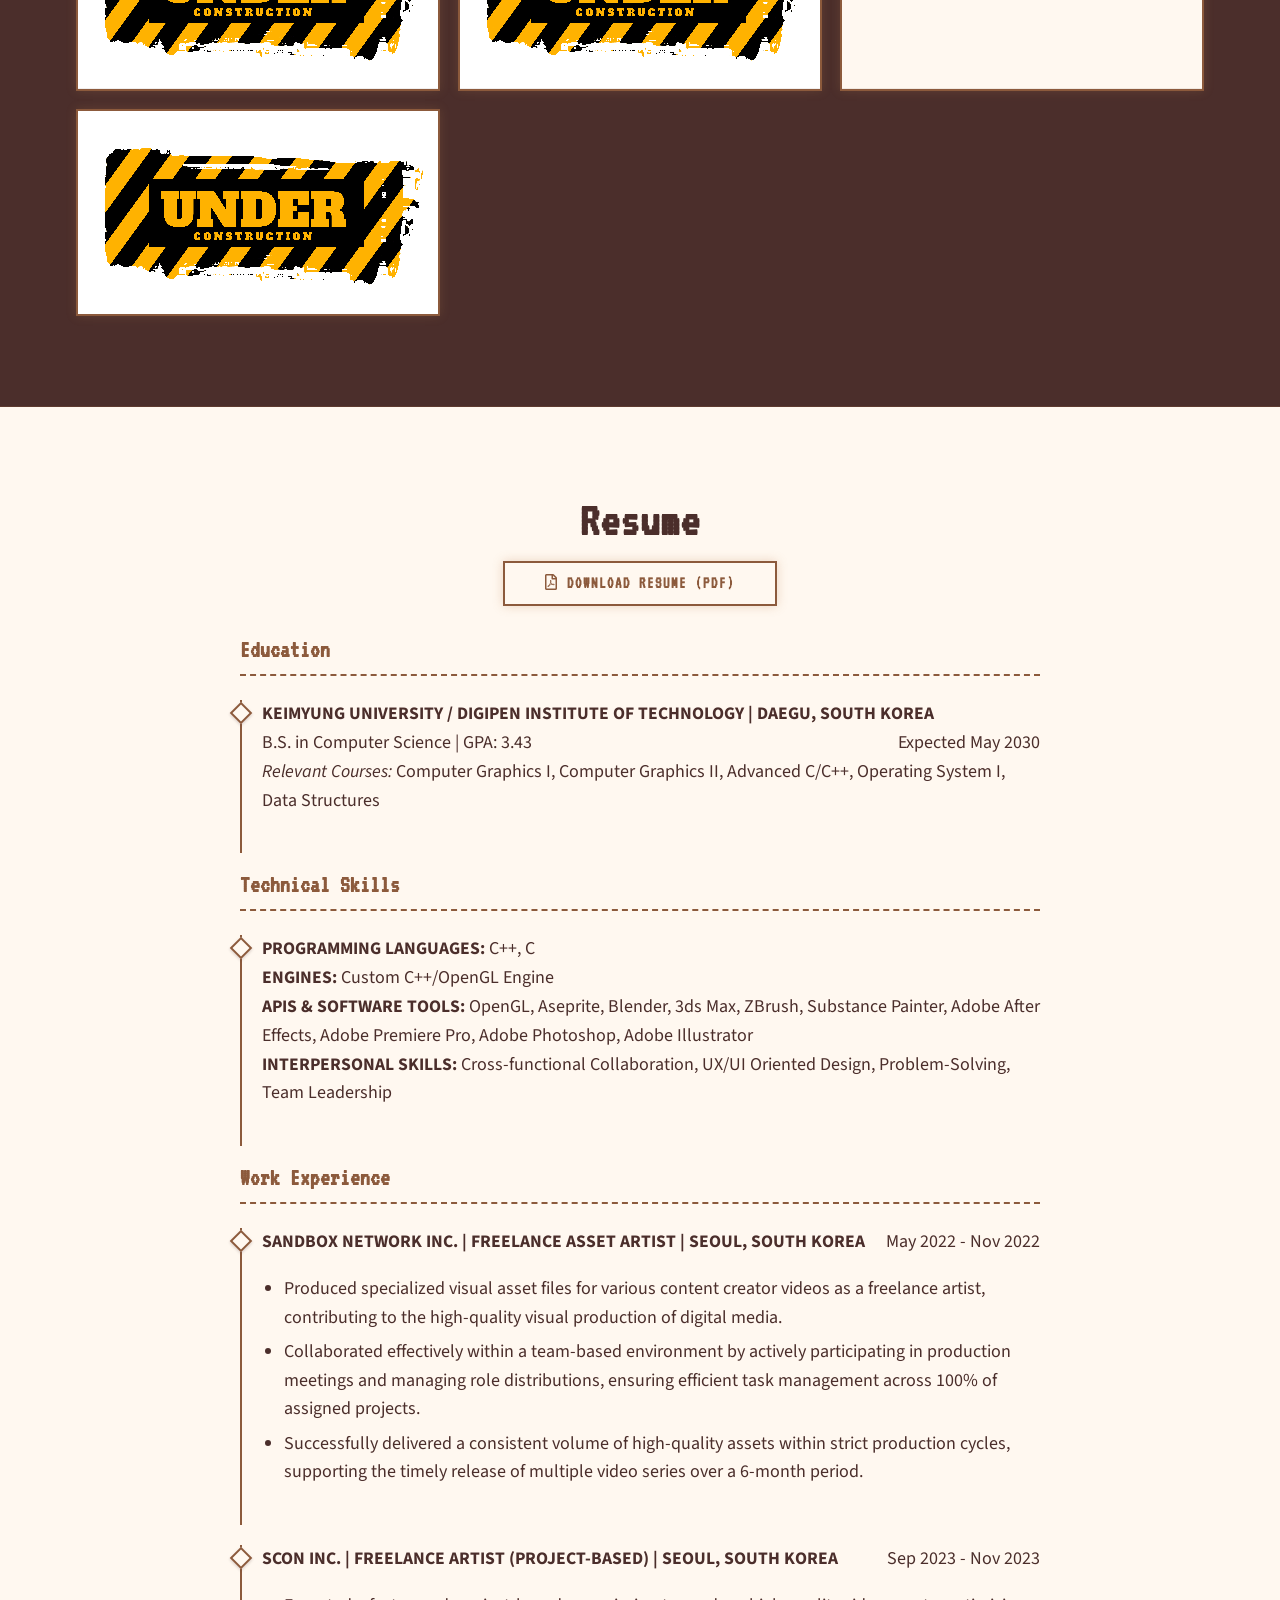
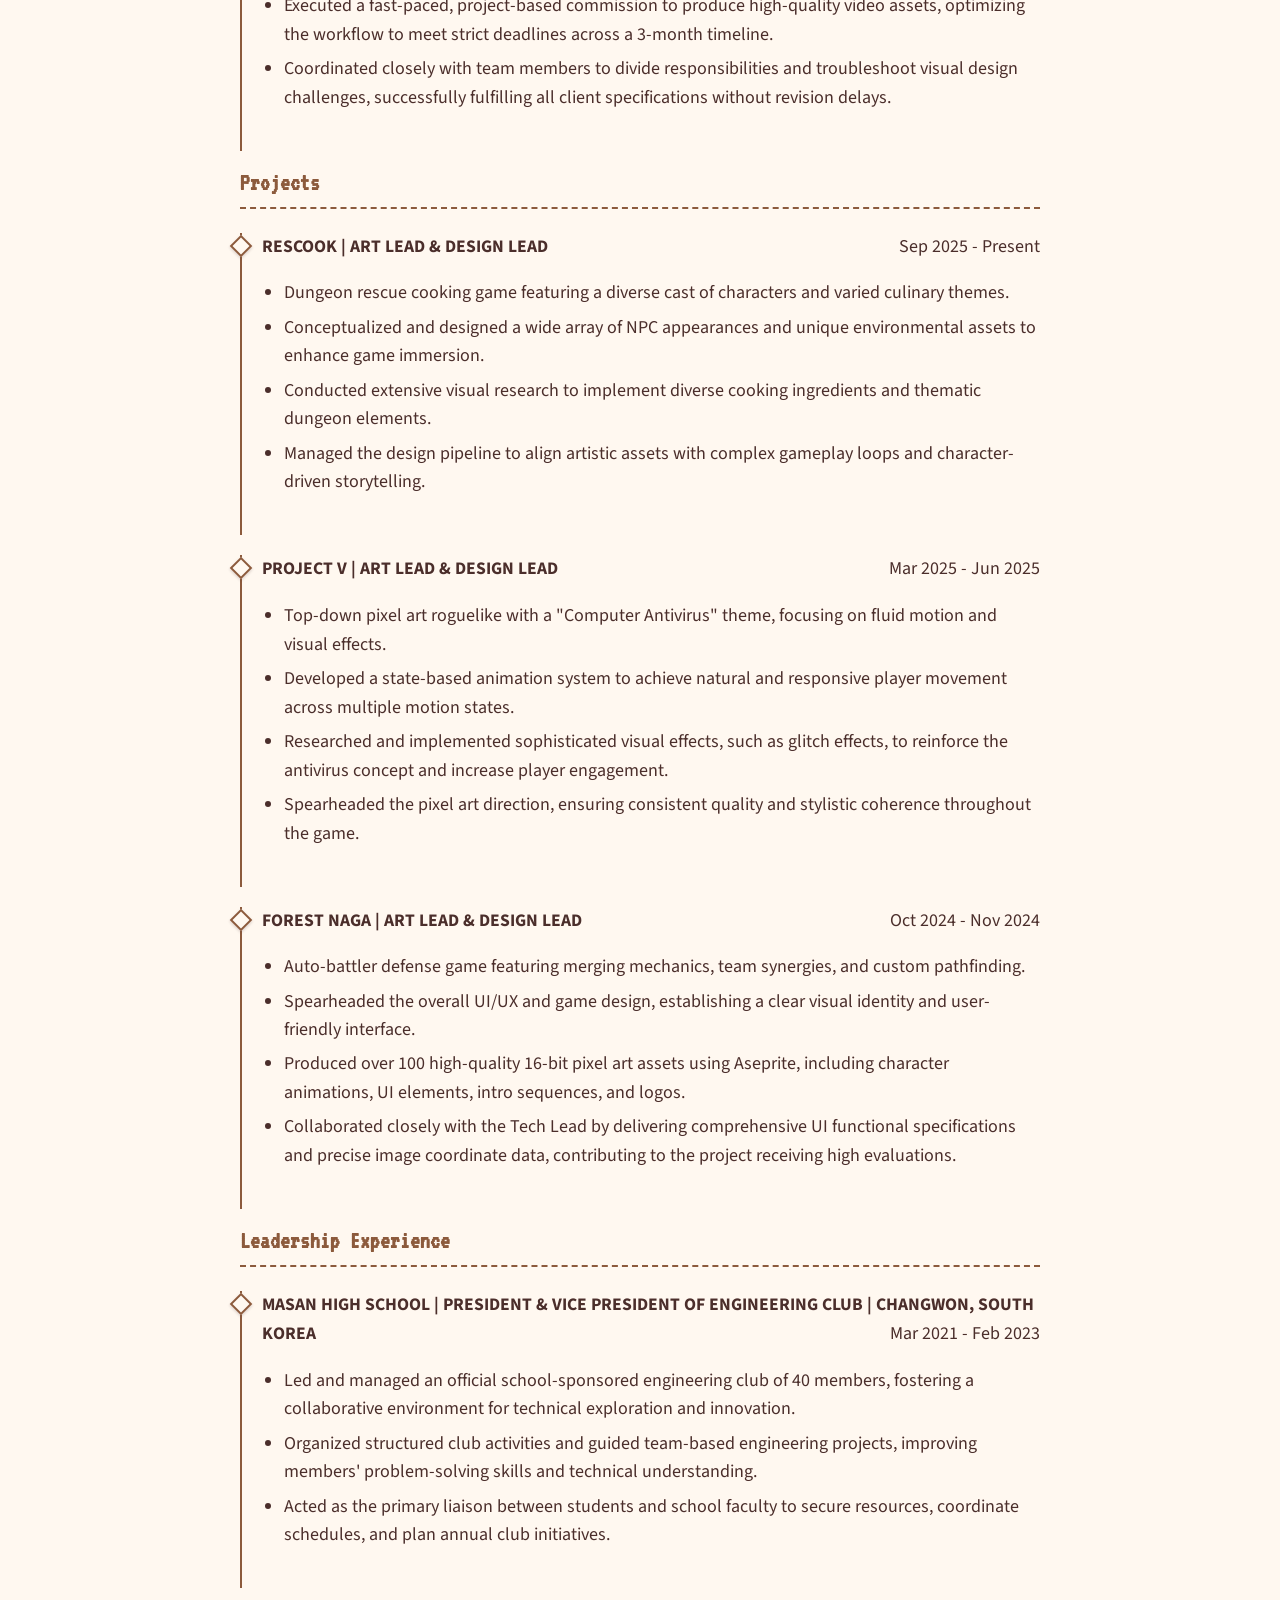
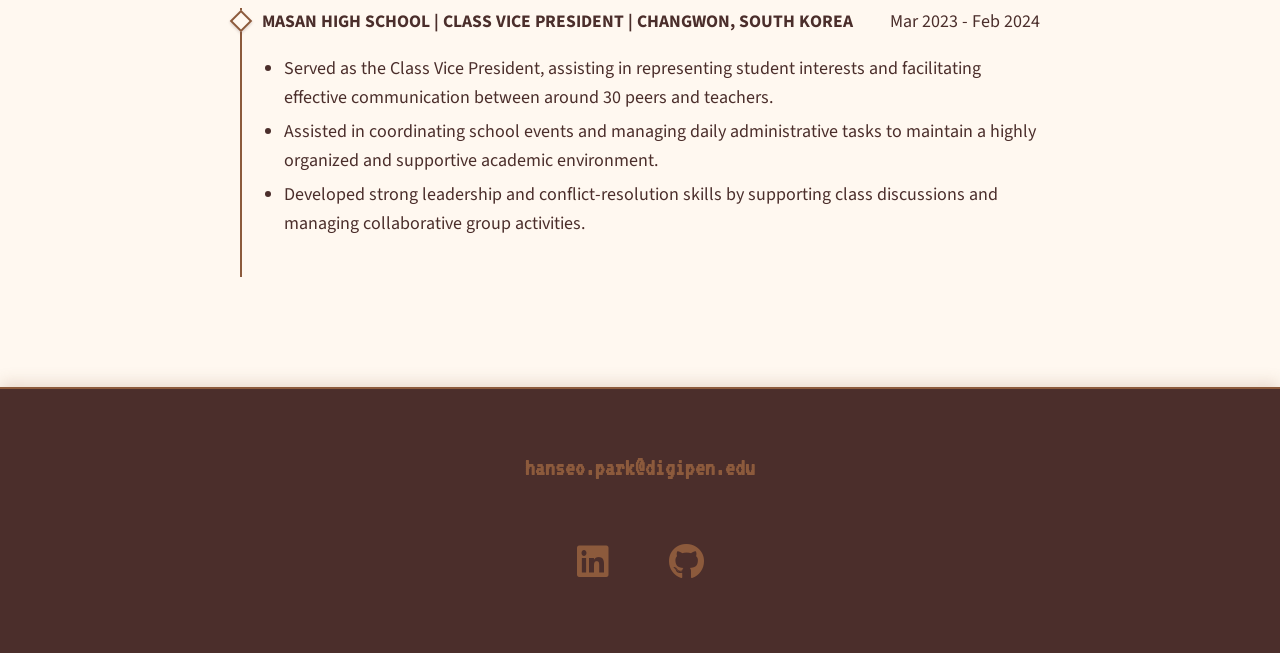
==== commit 406d9290: "value noise" ====
--- a/index.html
+++ b/index.html
@@ -229,7 +229,7 @@
                 <img src="img/portfolio_thumbnails/under_construction.jpg" alt="Shadow Mapping Thumbnail" class="portfolio__img" />
             </a>
             <a href="portfolio/06_value.html" class="portfolio__item" data-title="Value Noise">
-                <img src="img/portfolio_thumbnails/under_construction.jpg" alt="Value Noise Thumbnail" class="portfolio__img" />
+                <img src="img/portfolio_thumbnails/06_value.jpg" alt="Value Noise Thumbnail" class="portfolio__img" />
             </a>
             <a href="portfolio/07_gradient.html" class="portfolio__item" data-title="Gradient Noise">
                 <img src="img/portfolio_thumbnails/under_construction.jpg" alt="Gradient Noise Thumbnail" class="portfolio__img" />
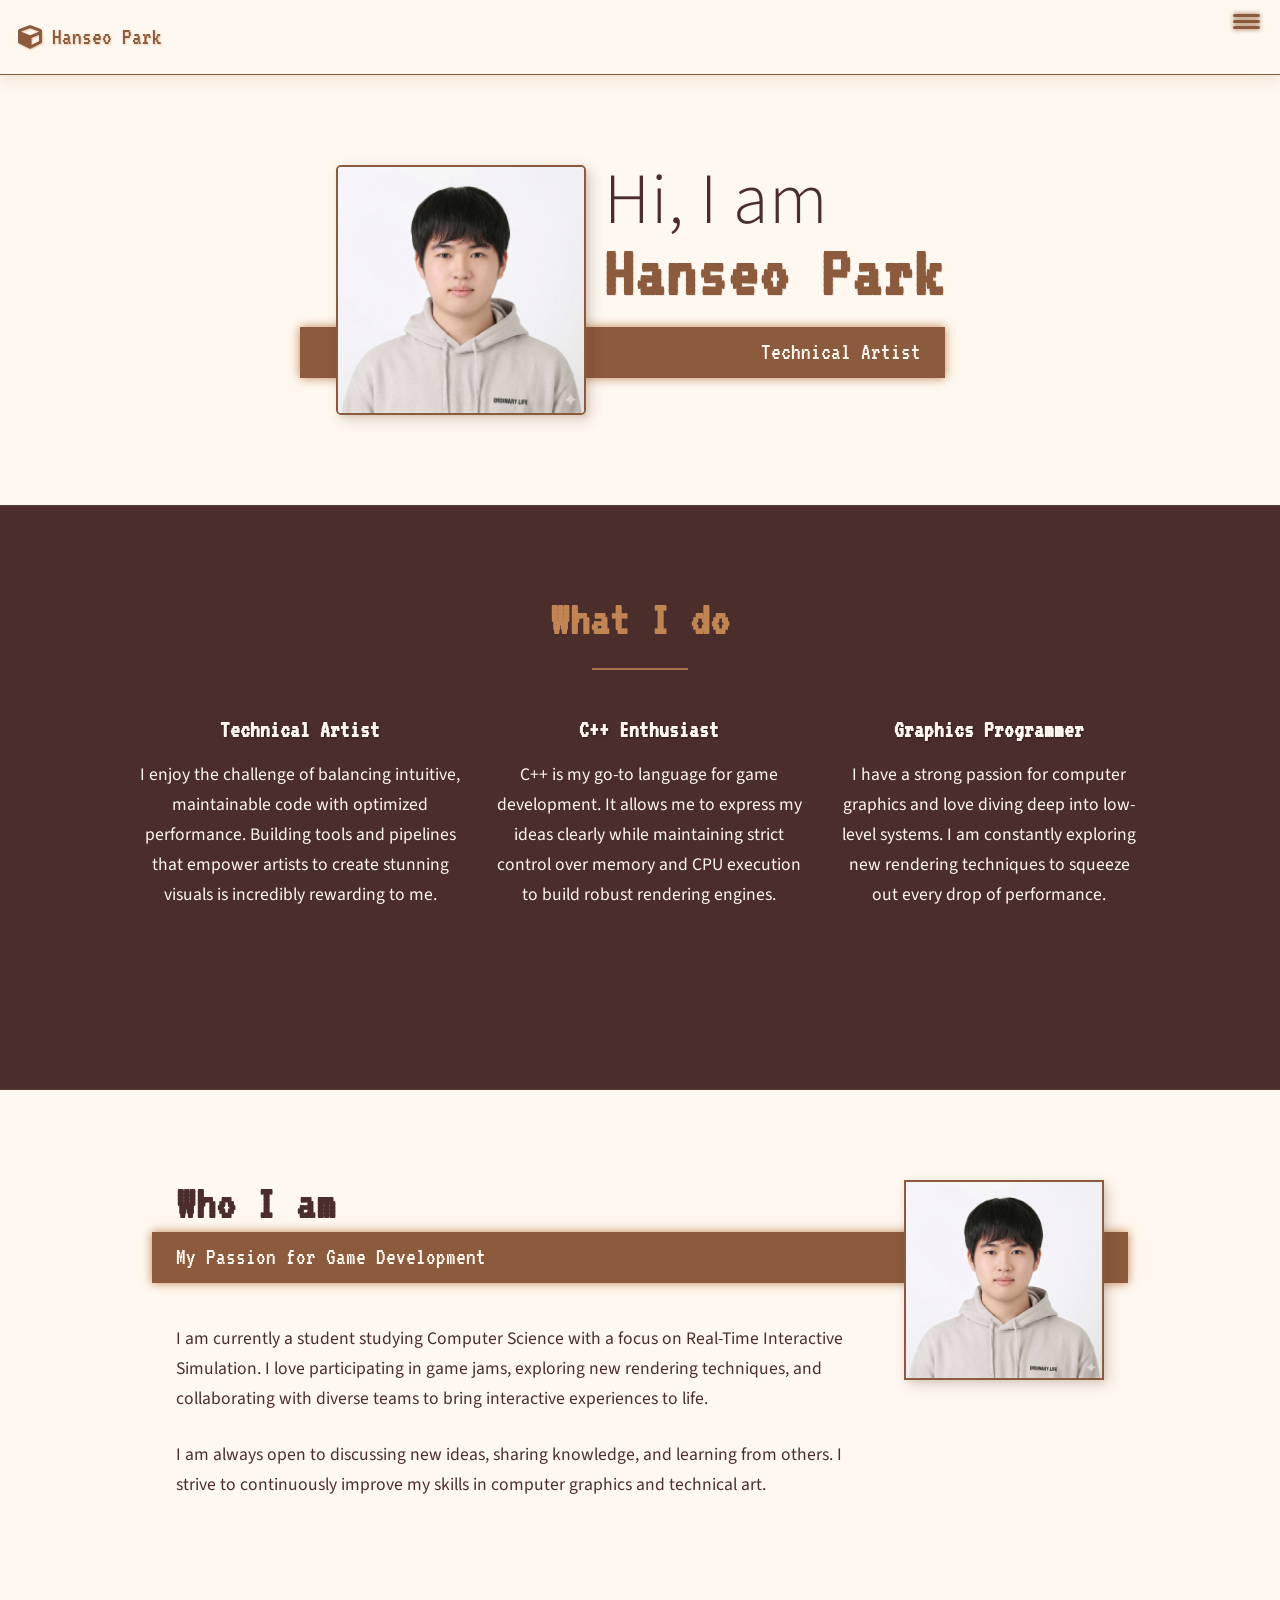
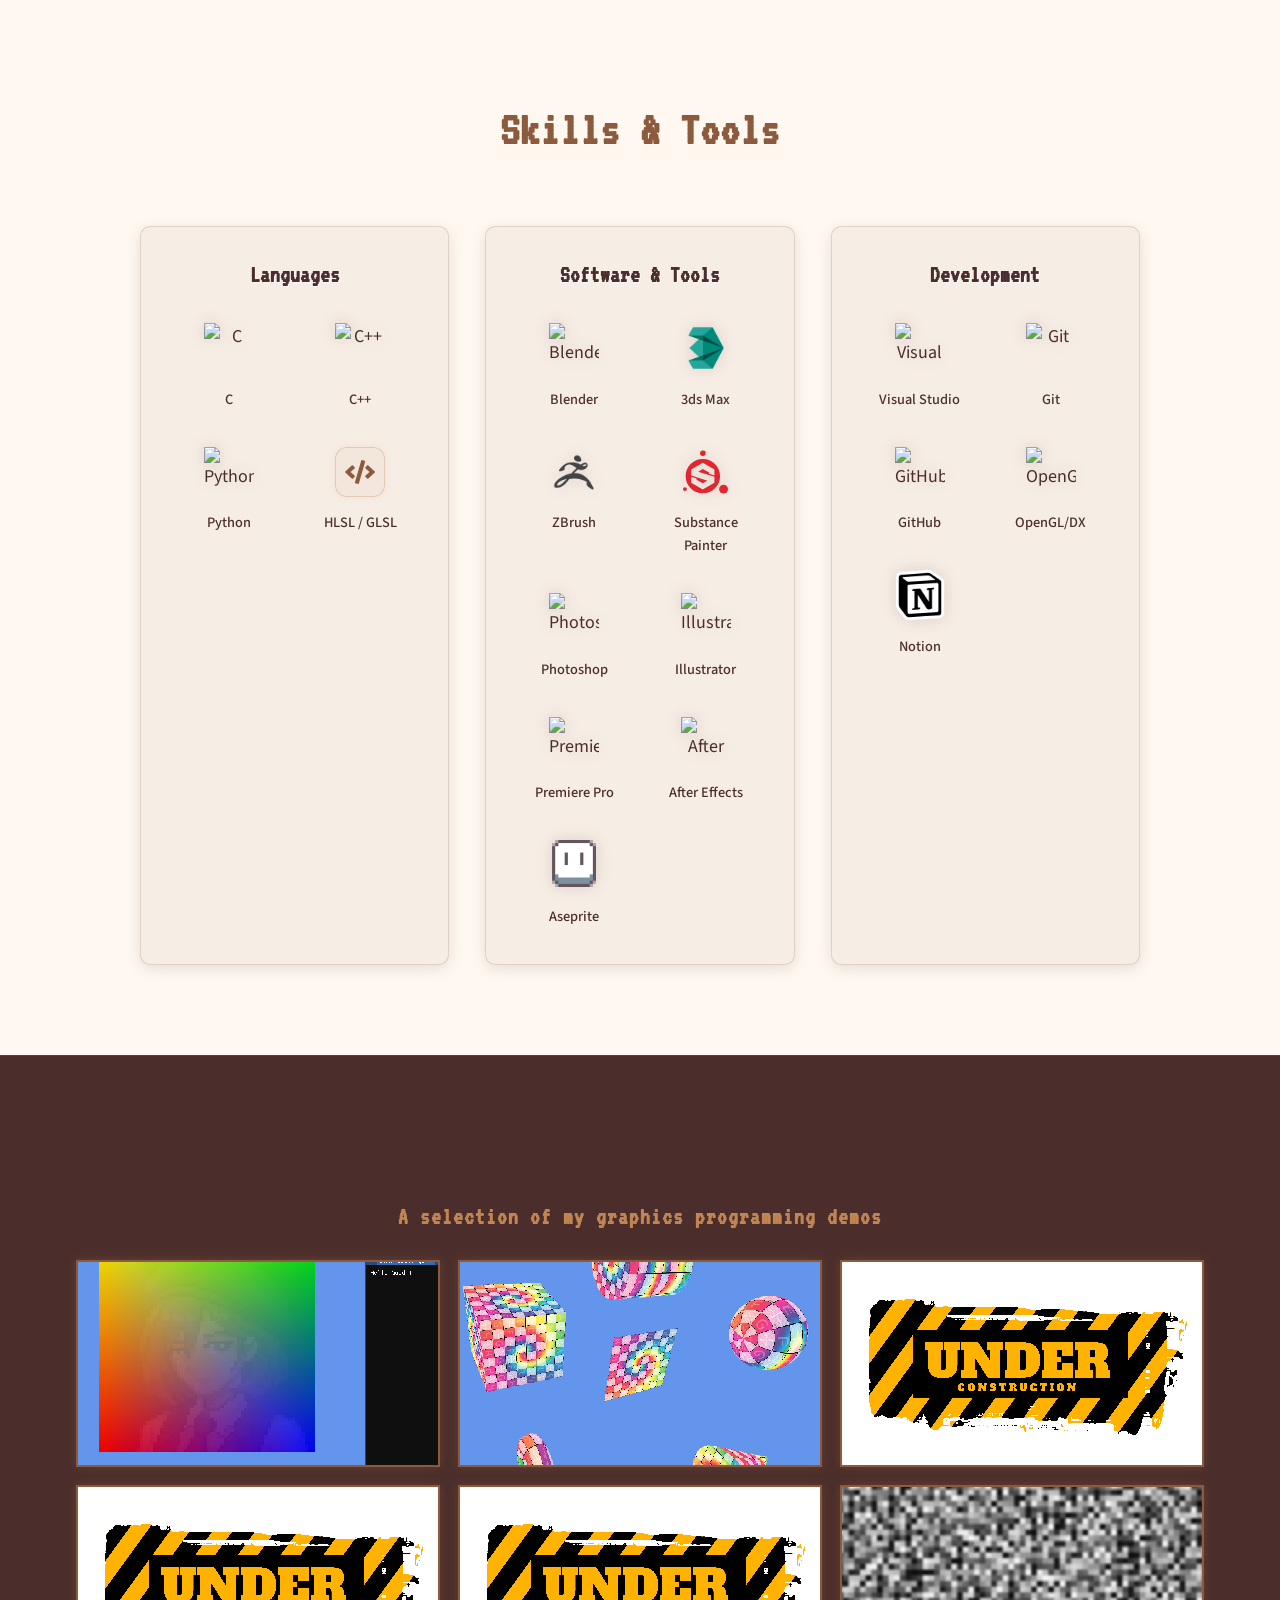
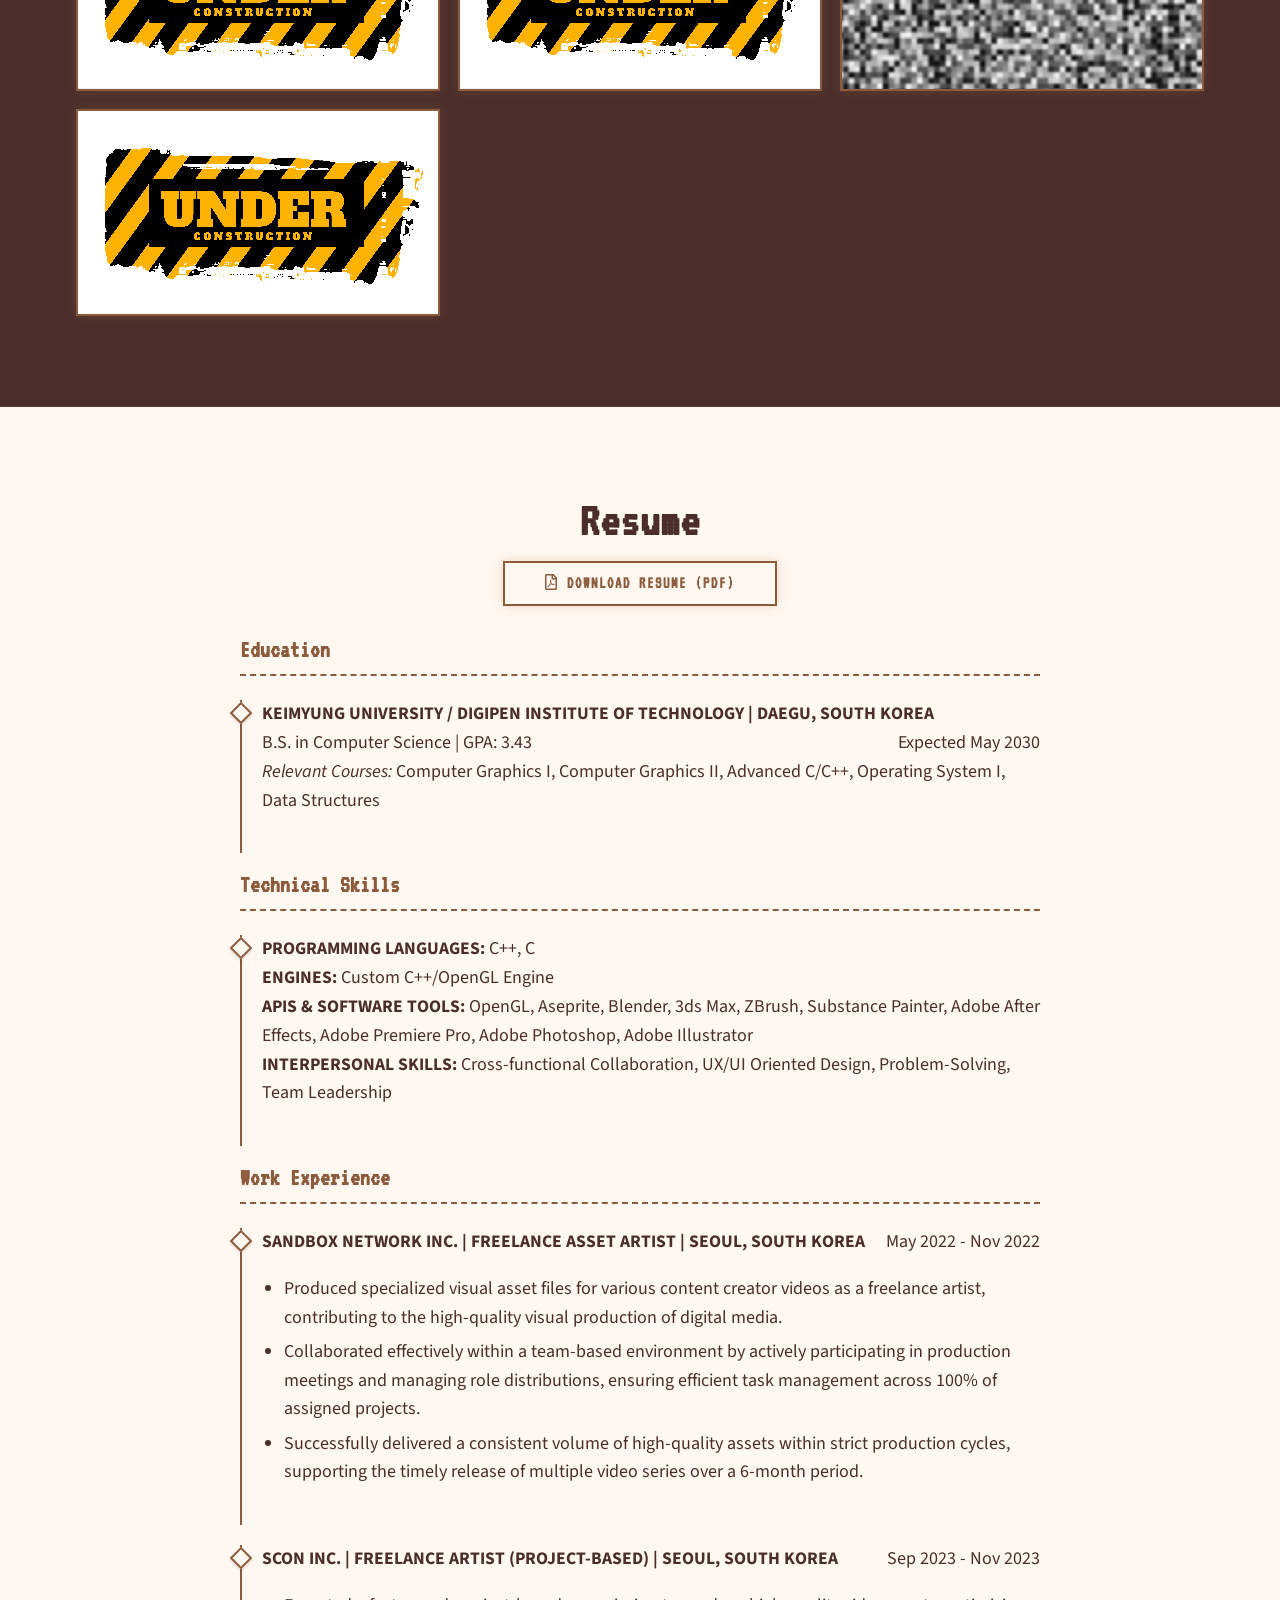
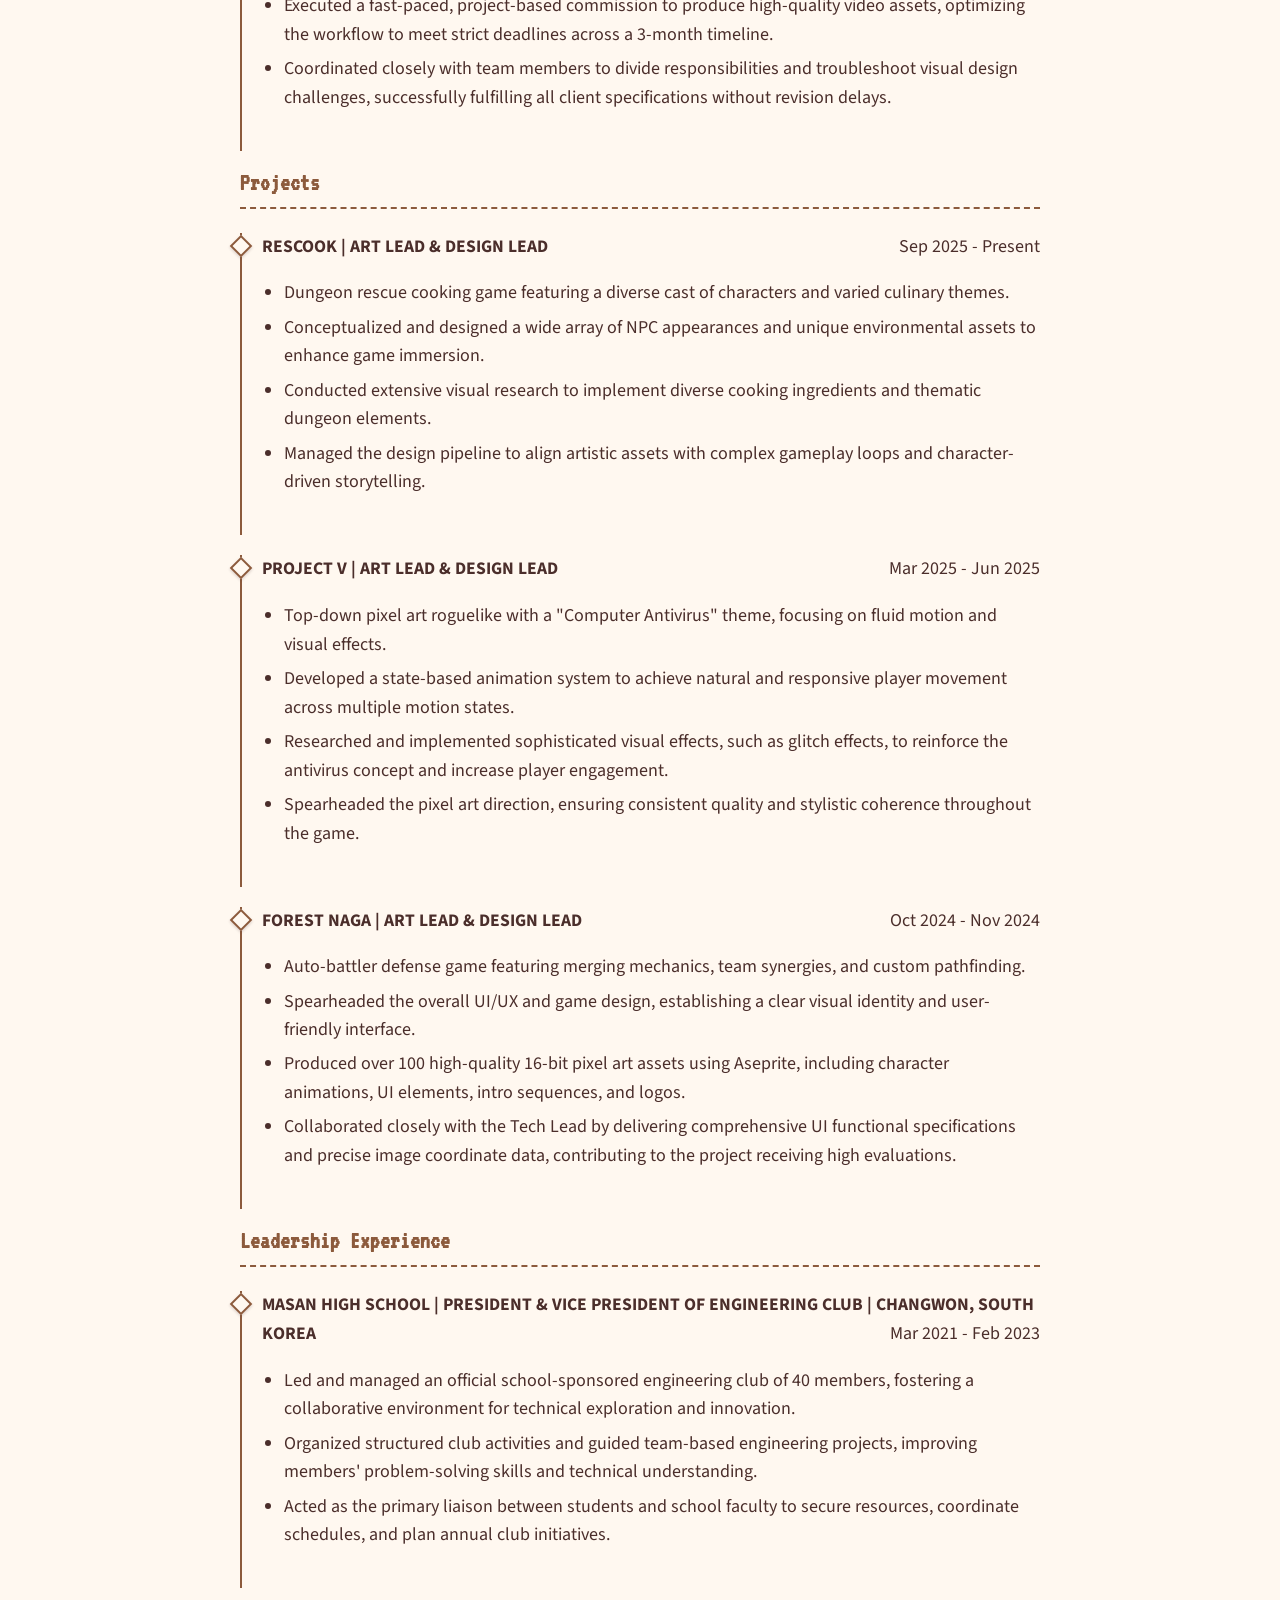
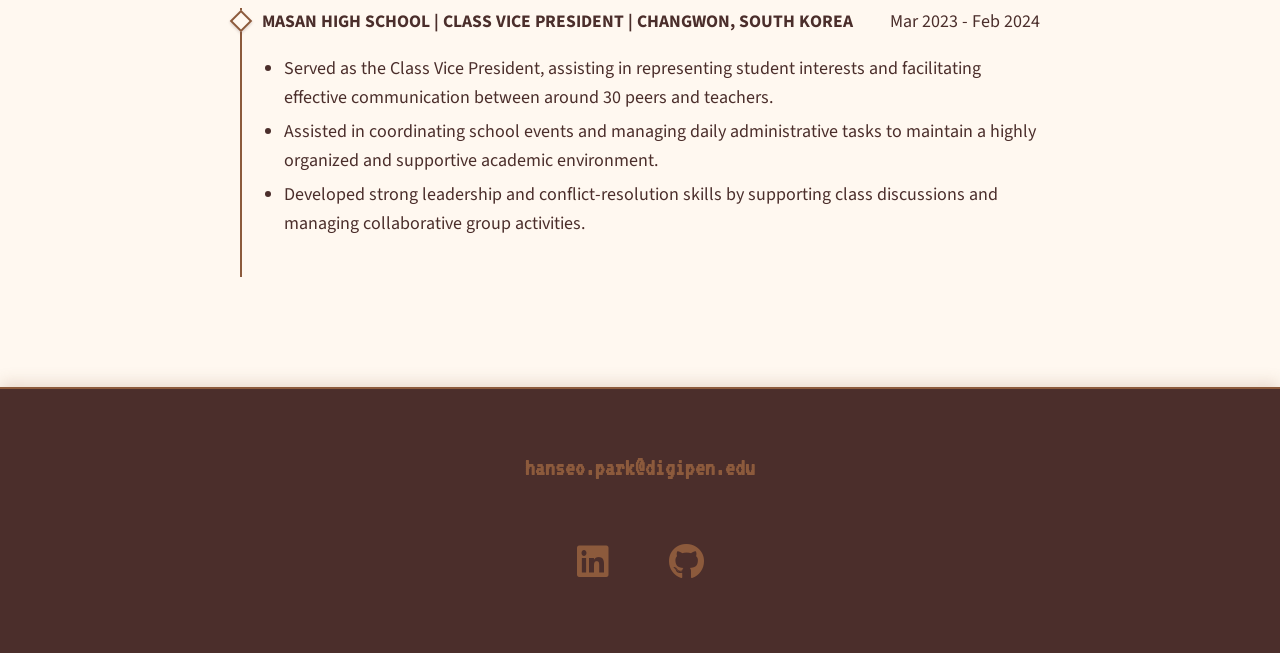
==== commit 602e836e: "noise2" ====
--- a/index.html
+++ b/index.html
@@ -229,7 +229,7 @@
                 <img src="img/portfolio_thumbnails/under_construction.jpg" alt="Shadow Mapping Thumbnail" class="portfolio__img" />
             </a>
             <a href="portfolio/06_value.html" class="portfolio__item" data-title="Value Noise">
-                <img src="img/portfolio_thumbnails/06_value.jpg" alt="Value Noise Thumbnail" class="portfolio__img" />
+                <img src="img/portfolio_thumbnails/06_value.png" alt="Value Noise Thumbnail" class="portfolio__img" />
             </a>
             <a href="portfolio/07_gradient.html" class="portfolio__item" data-title="Gradient Noise">
                 <img src="img/portfolio_thumbnails/under_construction.jpg" alt="Gradient Noise Thumbnail" class="portfolio__img" />
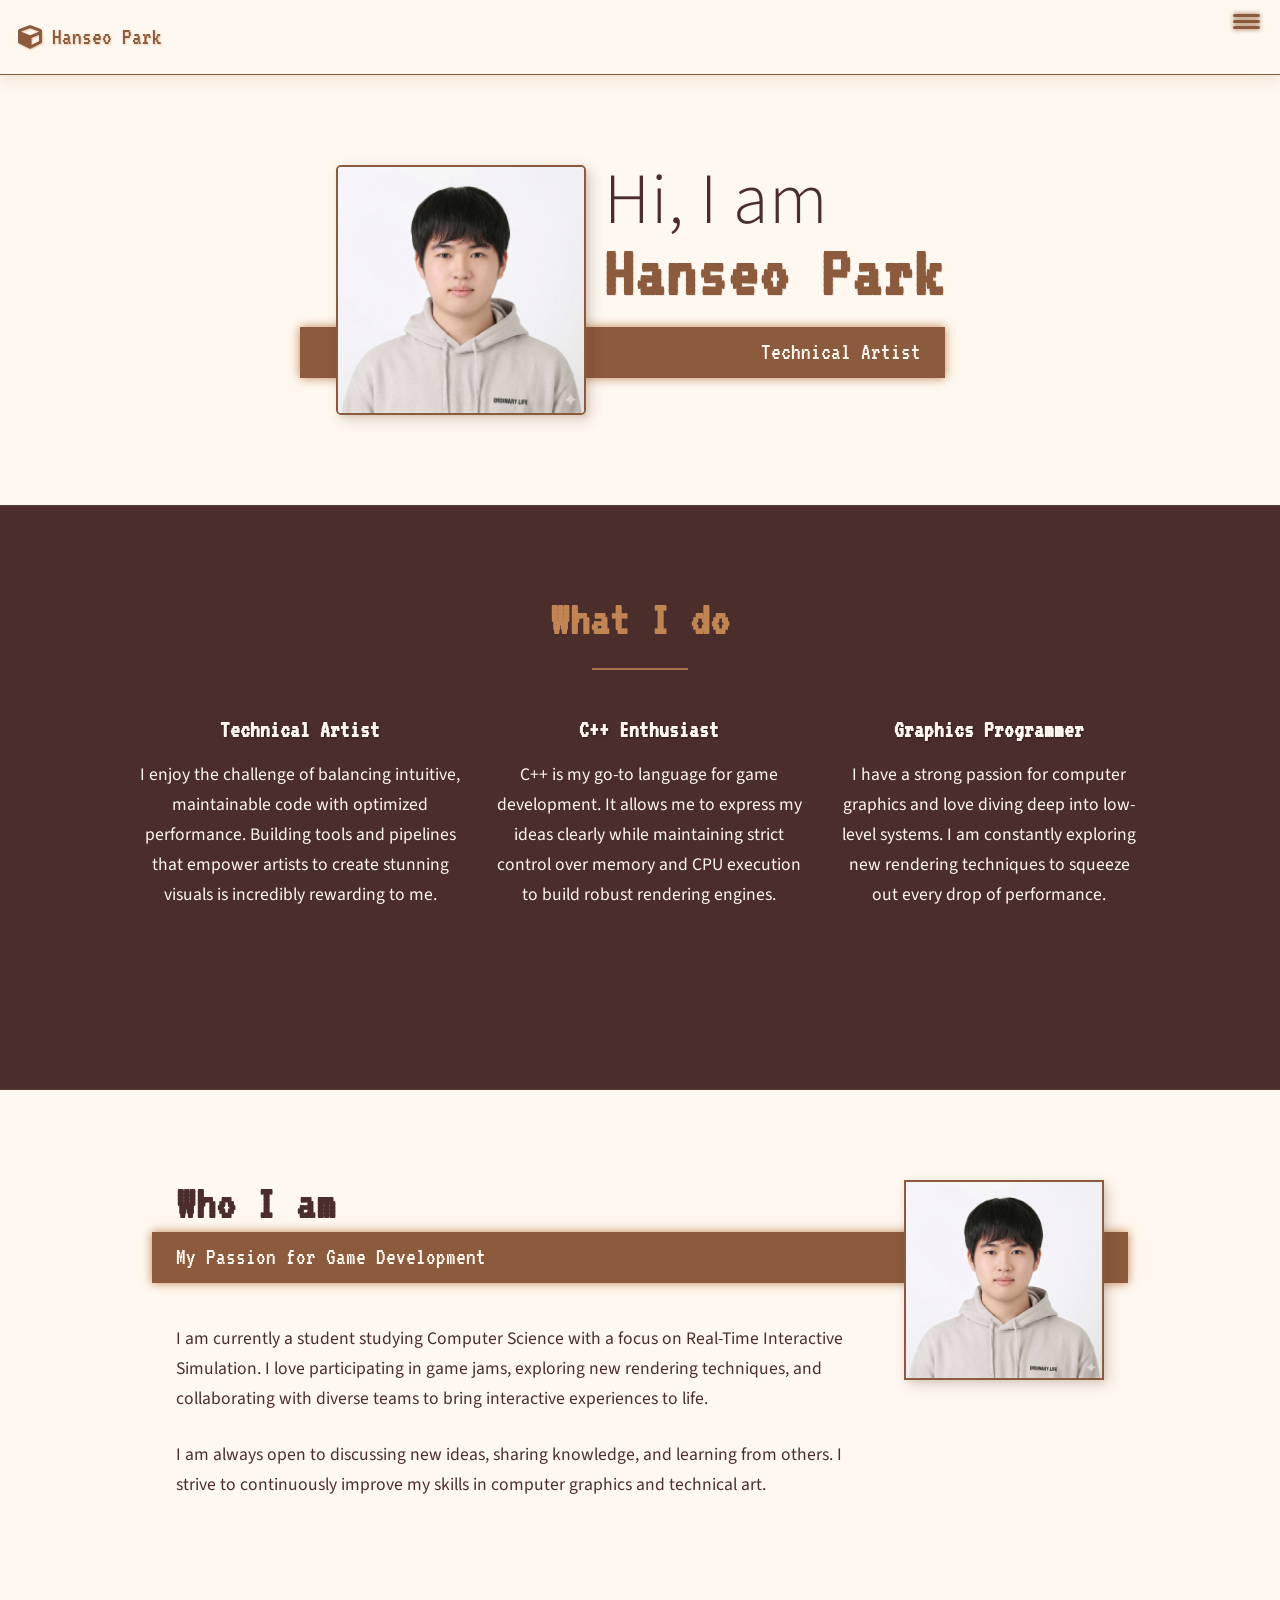
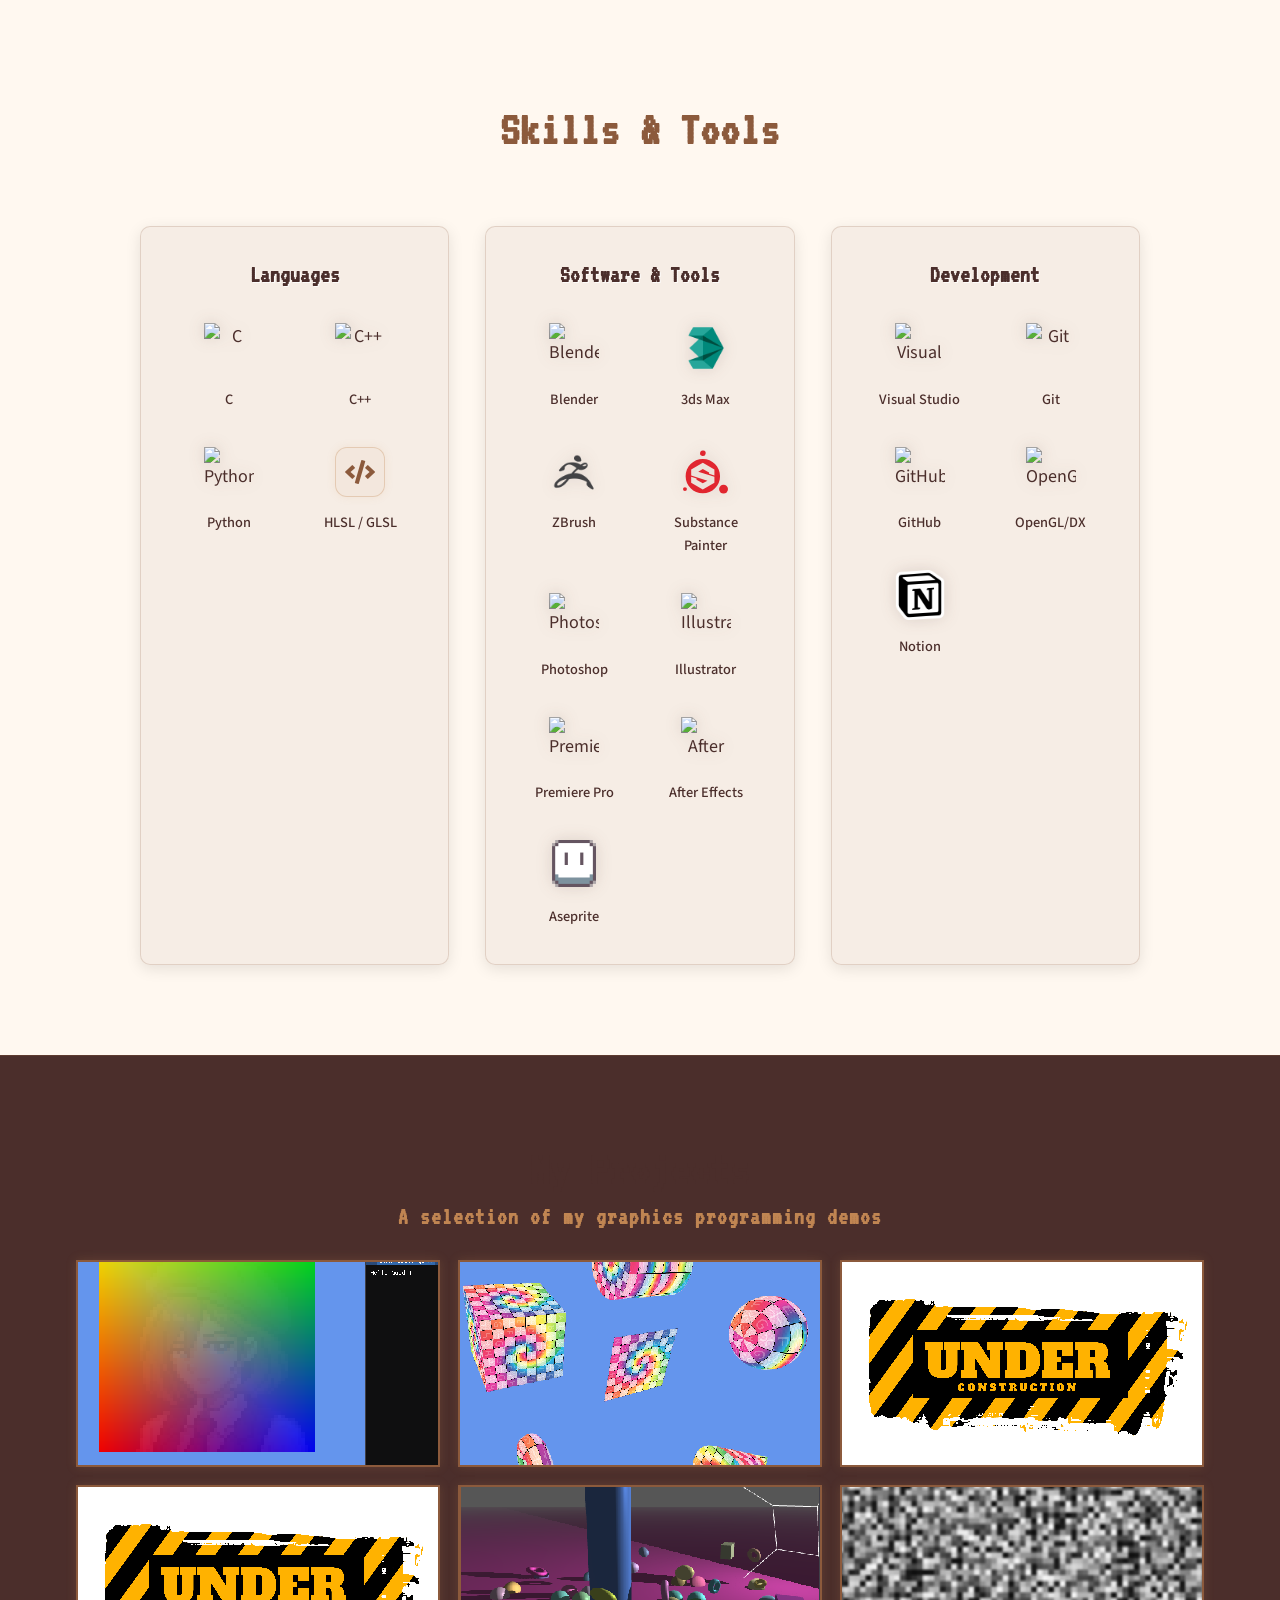
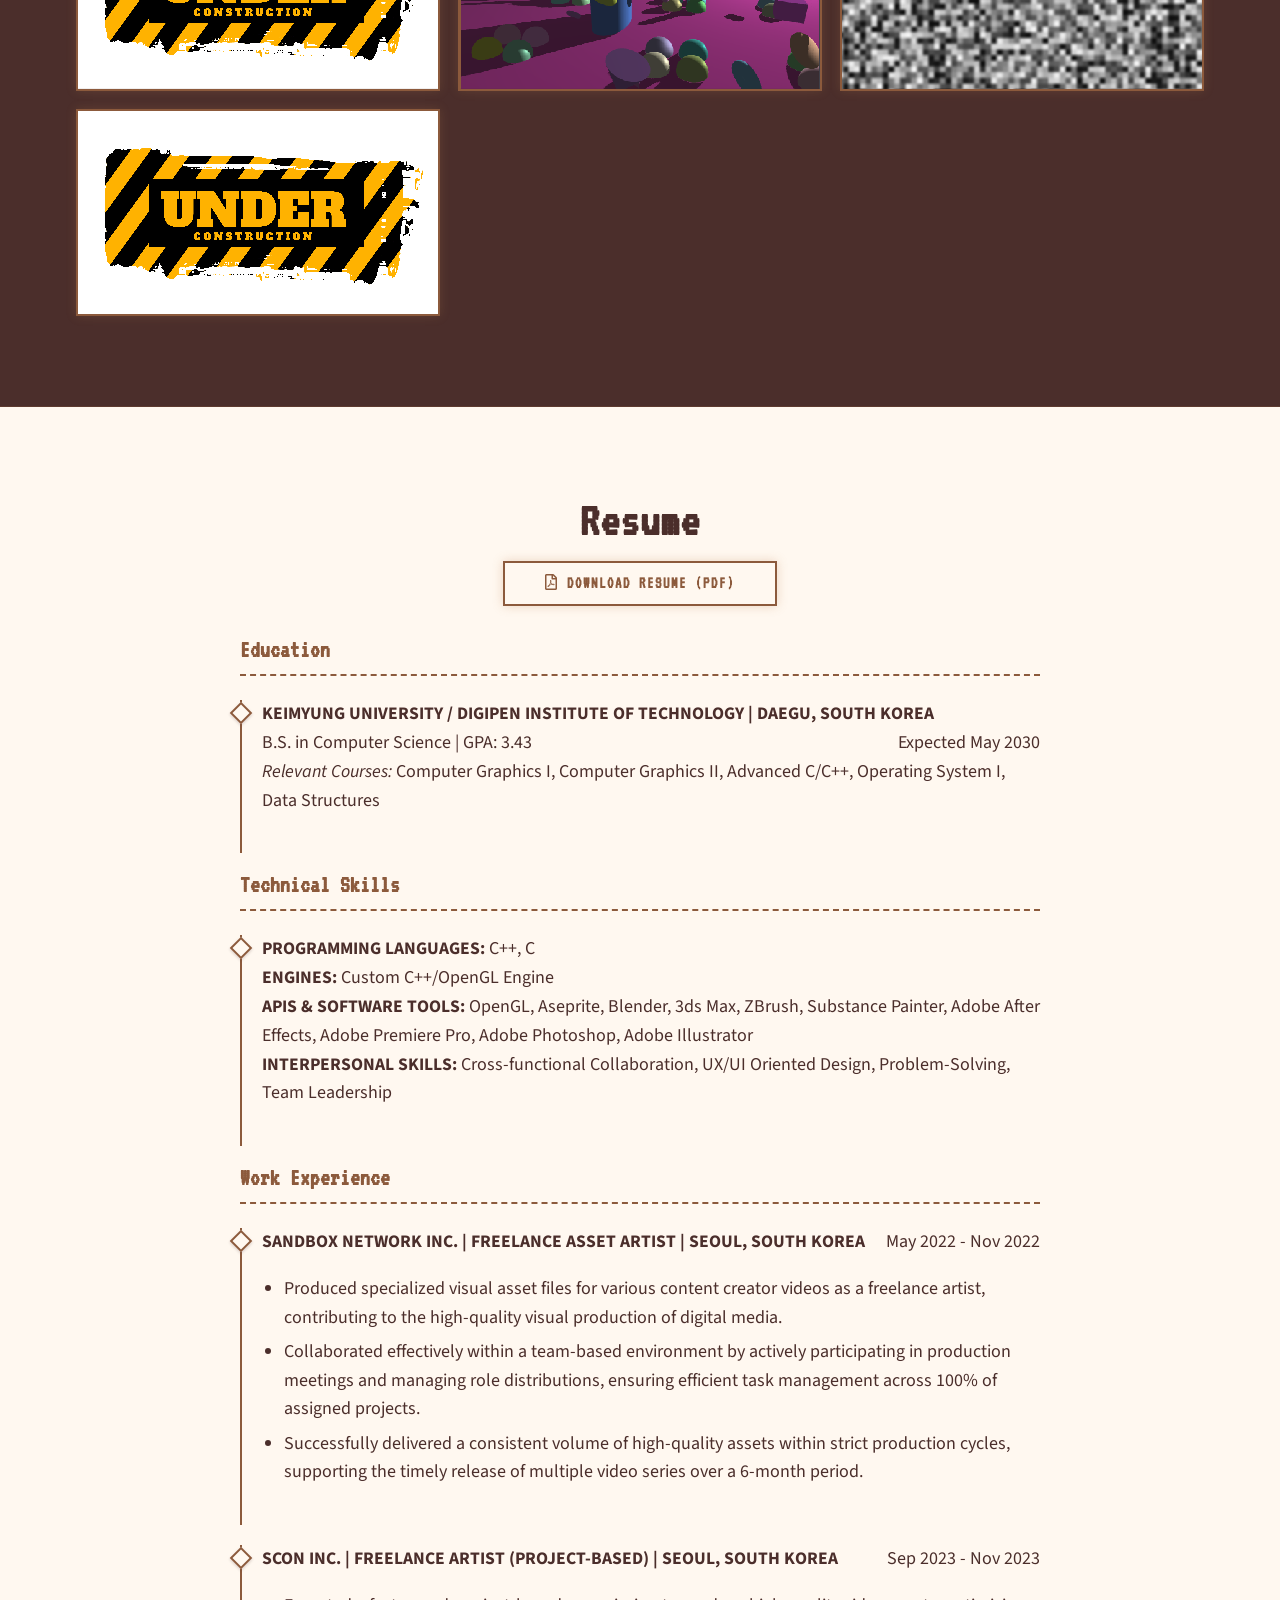
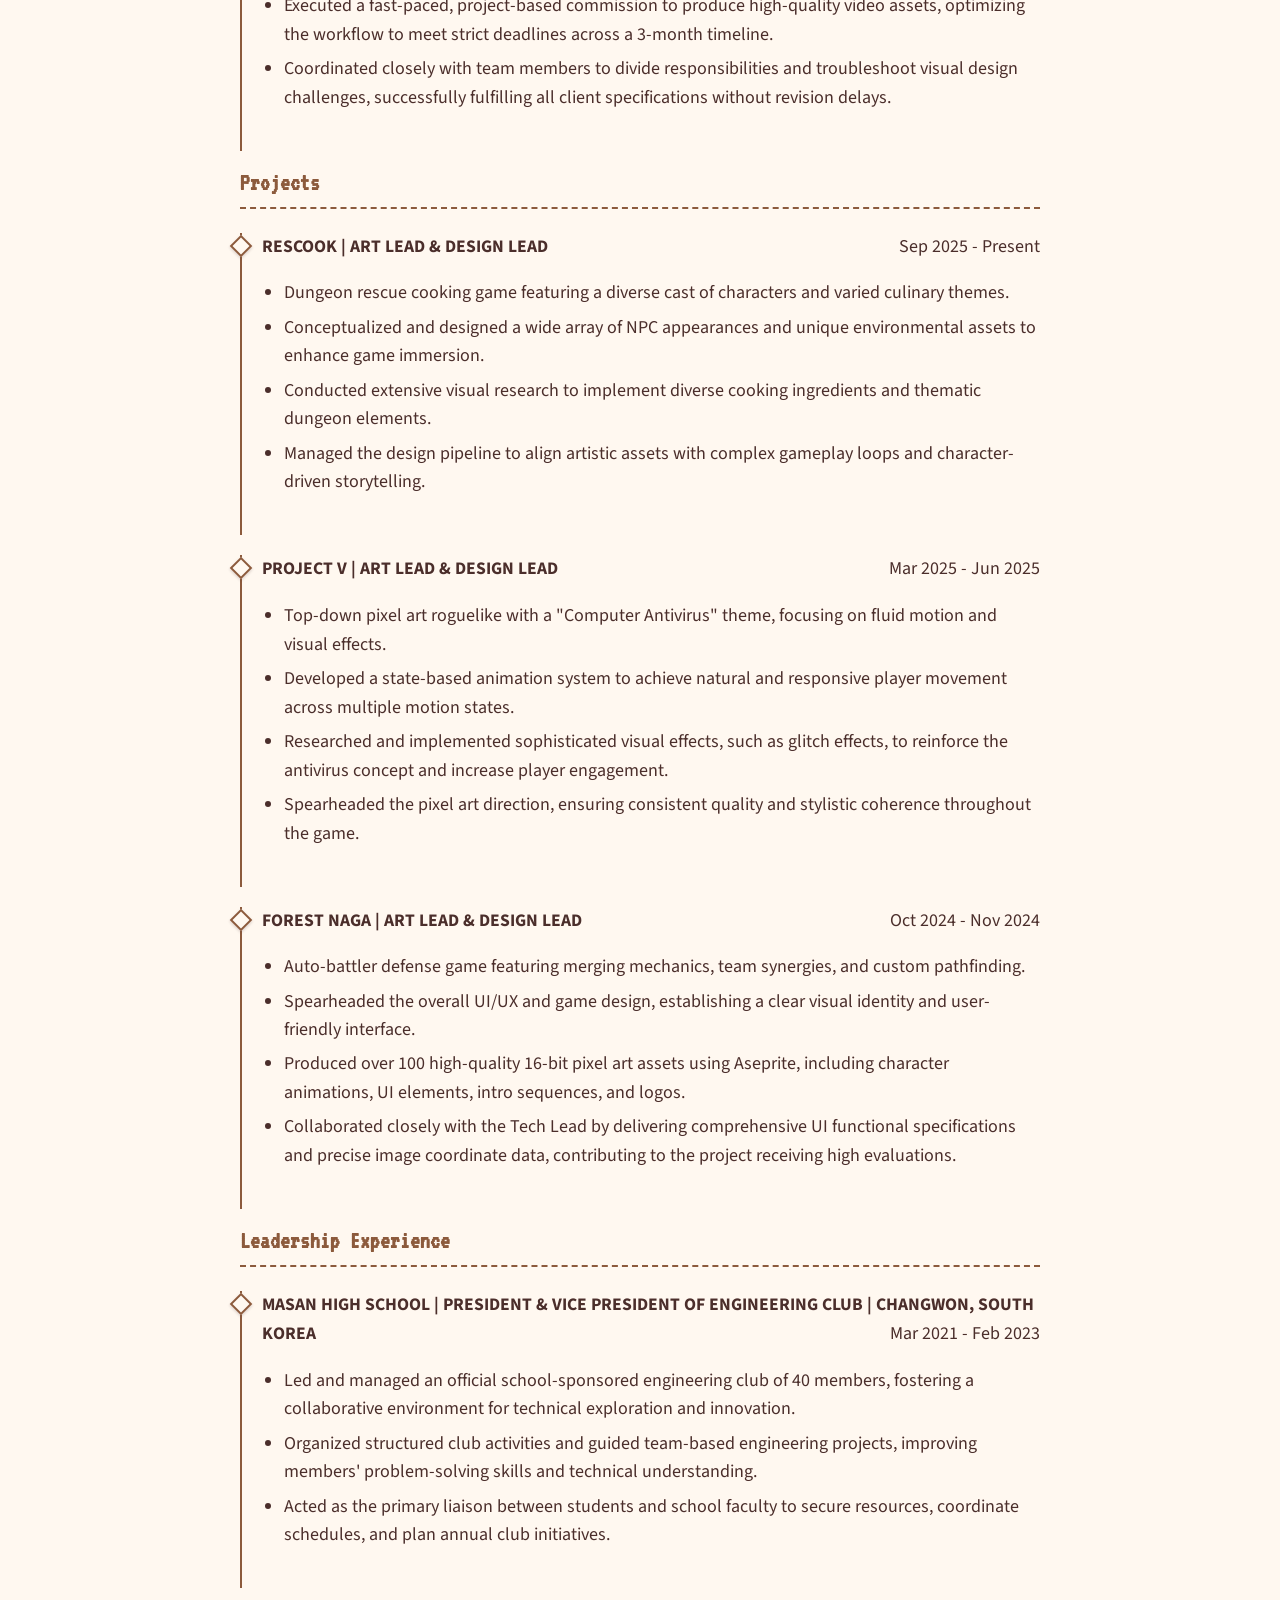
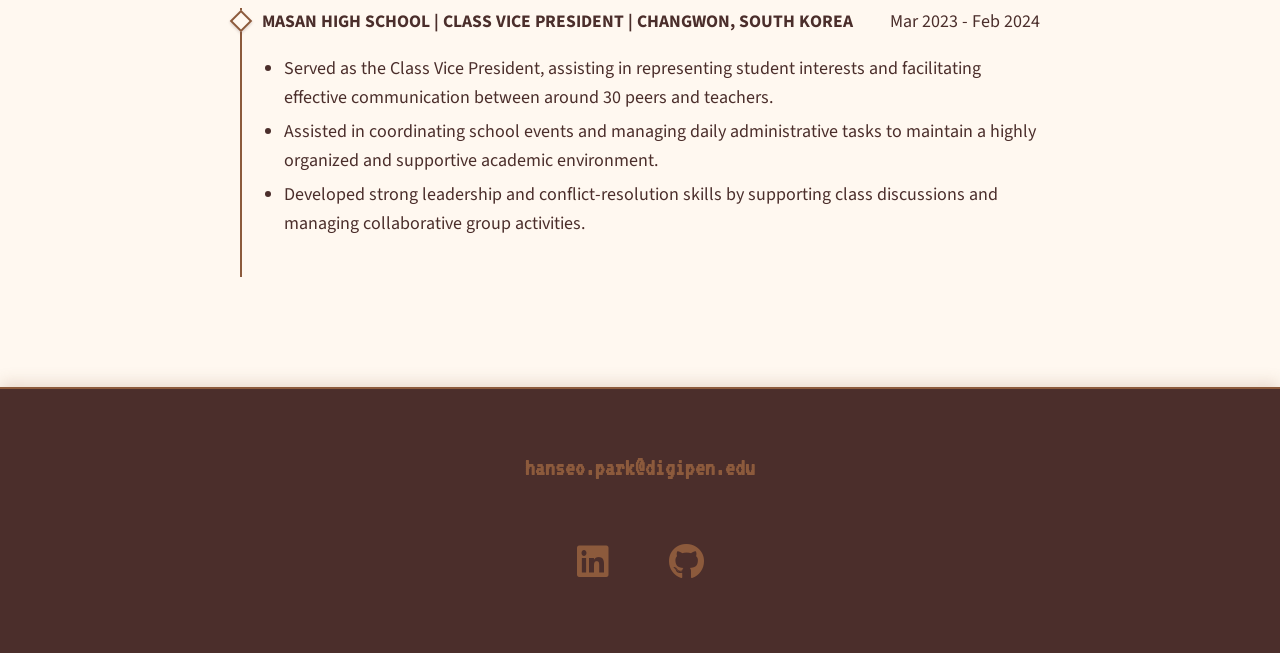
==== commit 18f6c2d6: "shadow" ====
--- a/index.html
+++ b/index.html
@@ -226,7 +226,7 @@
                 <img src="img/portfolio_thumbnails/under_construction.jpg" alt="Toon Shading Thumbnail" class="portfolio__img" />
             </a>
             <a href="portfolio/05_shadow.html" class="portfolio__item" data-title="Shadow Mapping">
-                <img src="img/portfolio_thumbnails/under_construction.jpg" alt="Shadow Mapping Thumbnail" class="portfolio__img" />
+                <img src="img/portfolio_thumbnails/05_shadow.png" alt="Shadow Mapping Thumbnail" class="portfolio__img" />
             </a>
             <a href="portfolio/06_value.html" class="portfolio__item" data-title="Value Noise">
                 <img src="img/portfolio_thumbnails/06_value.png" alt="Value Noise Thumbnail" class="portfolio__img" />
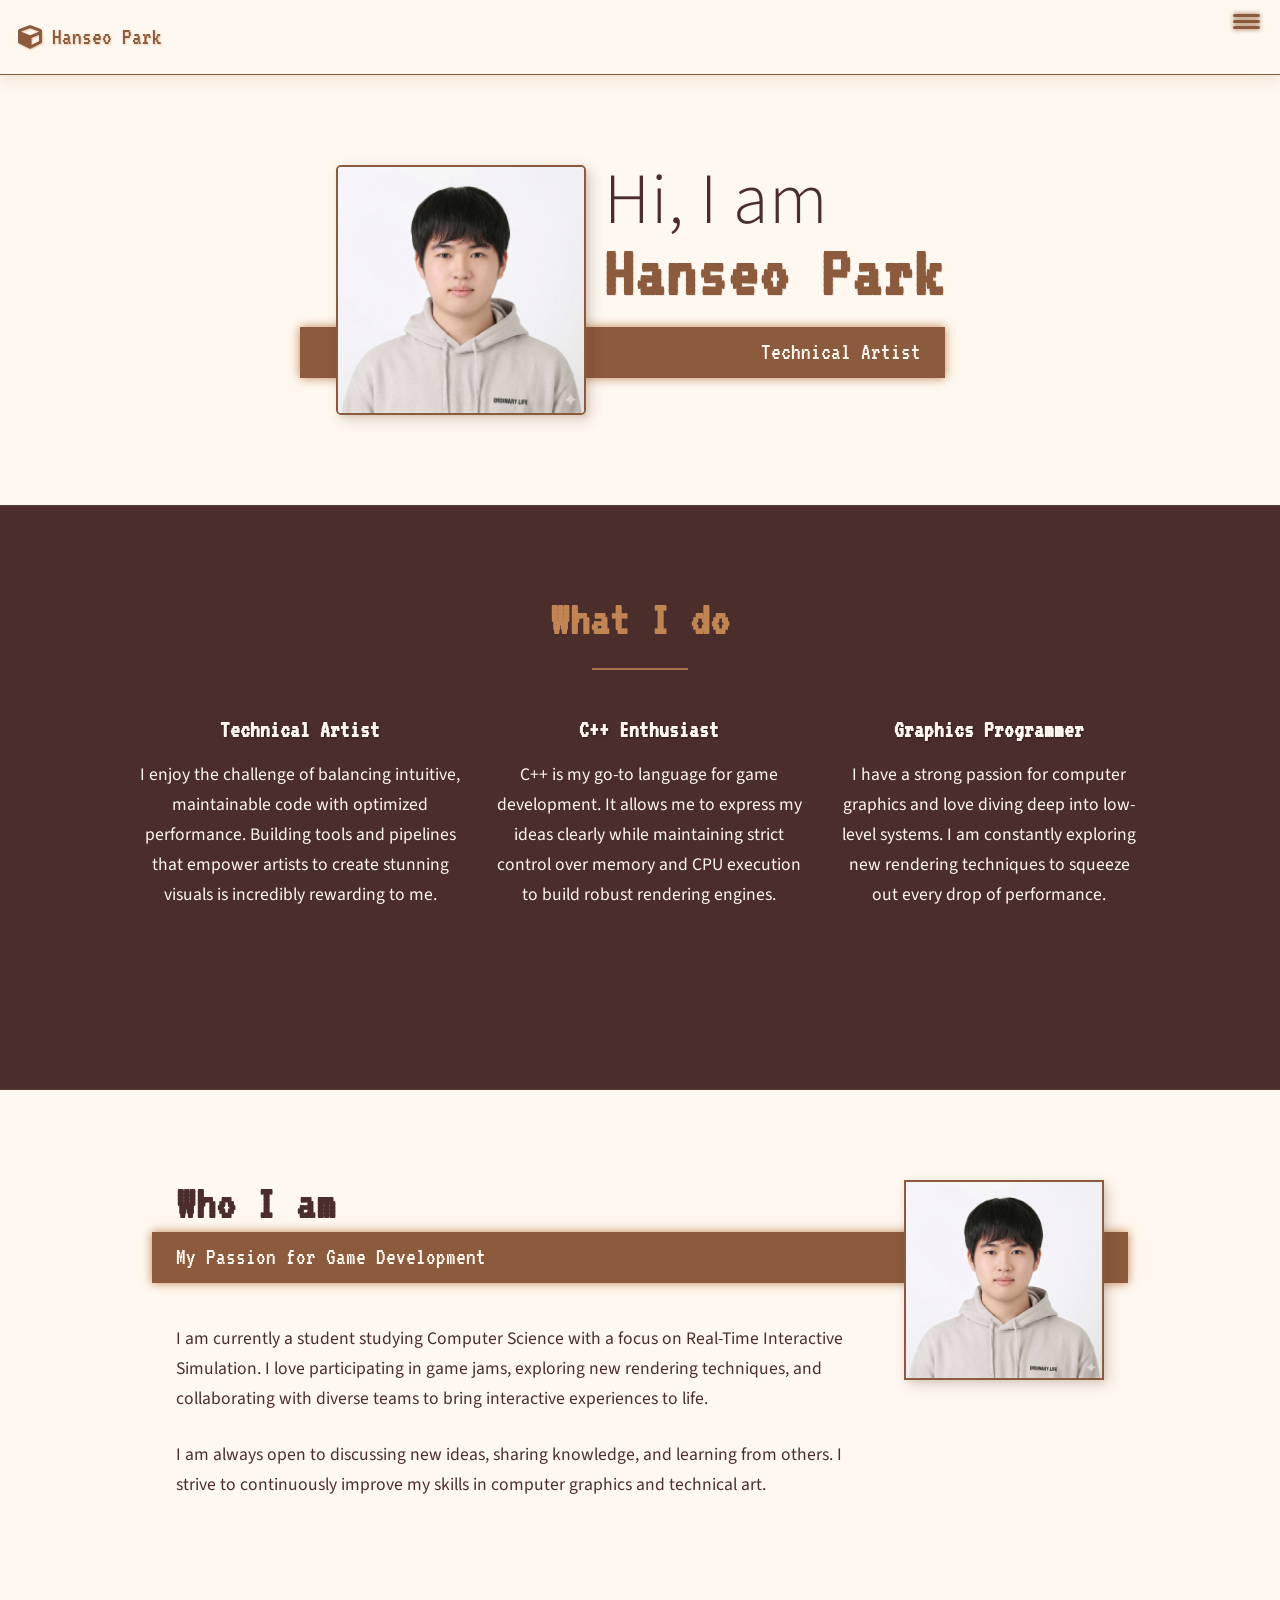
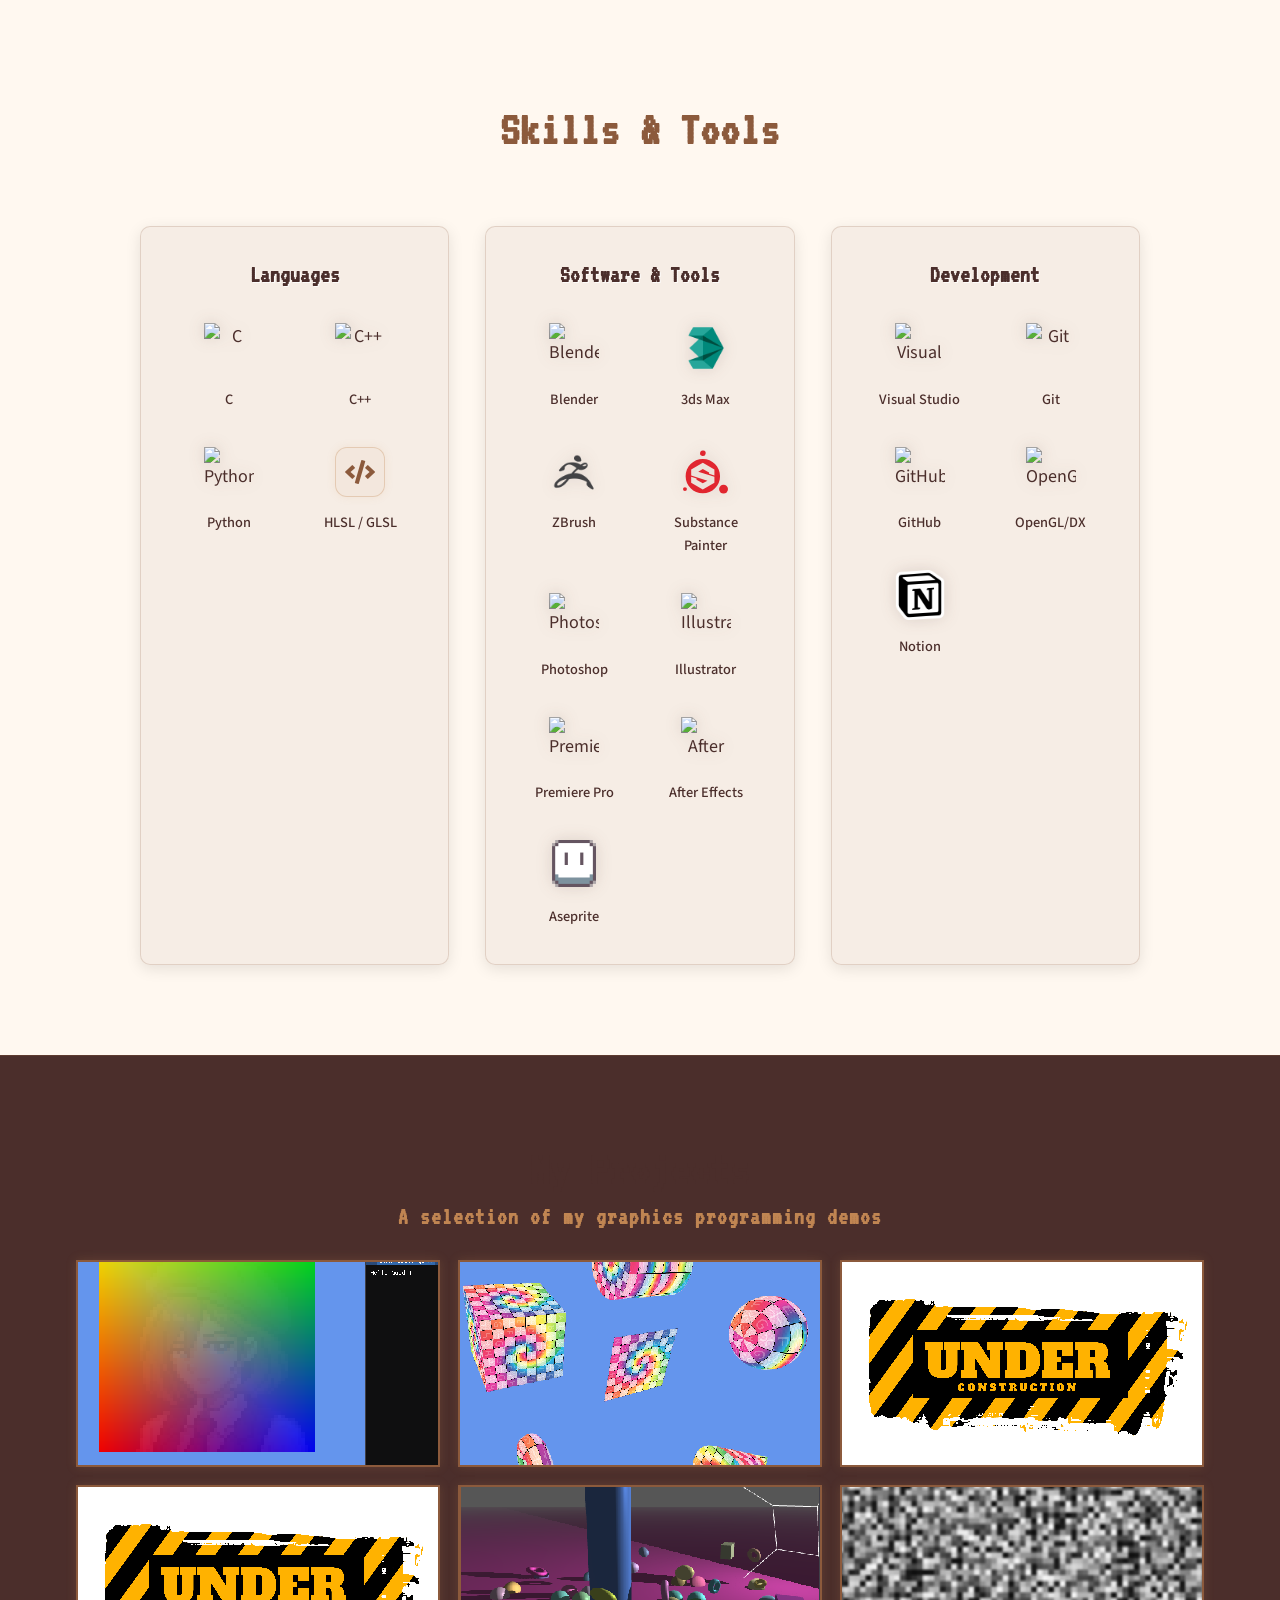
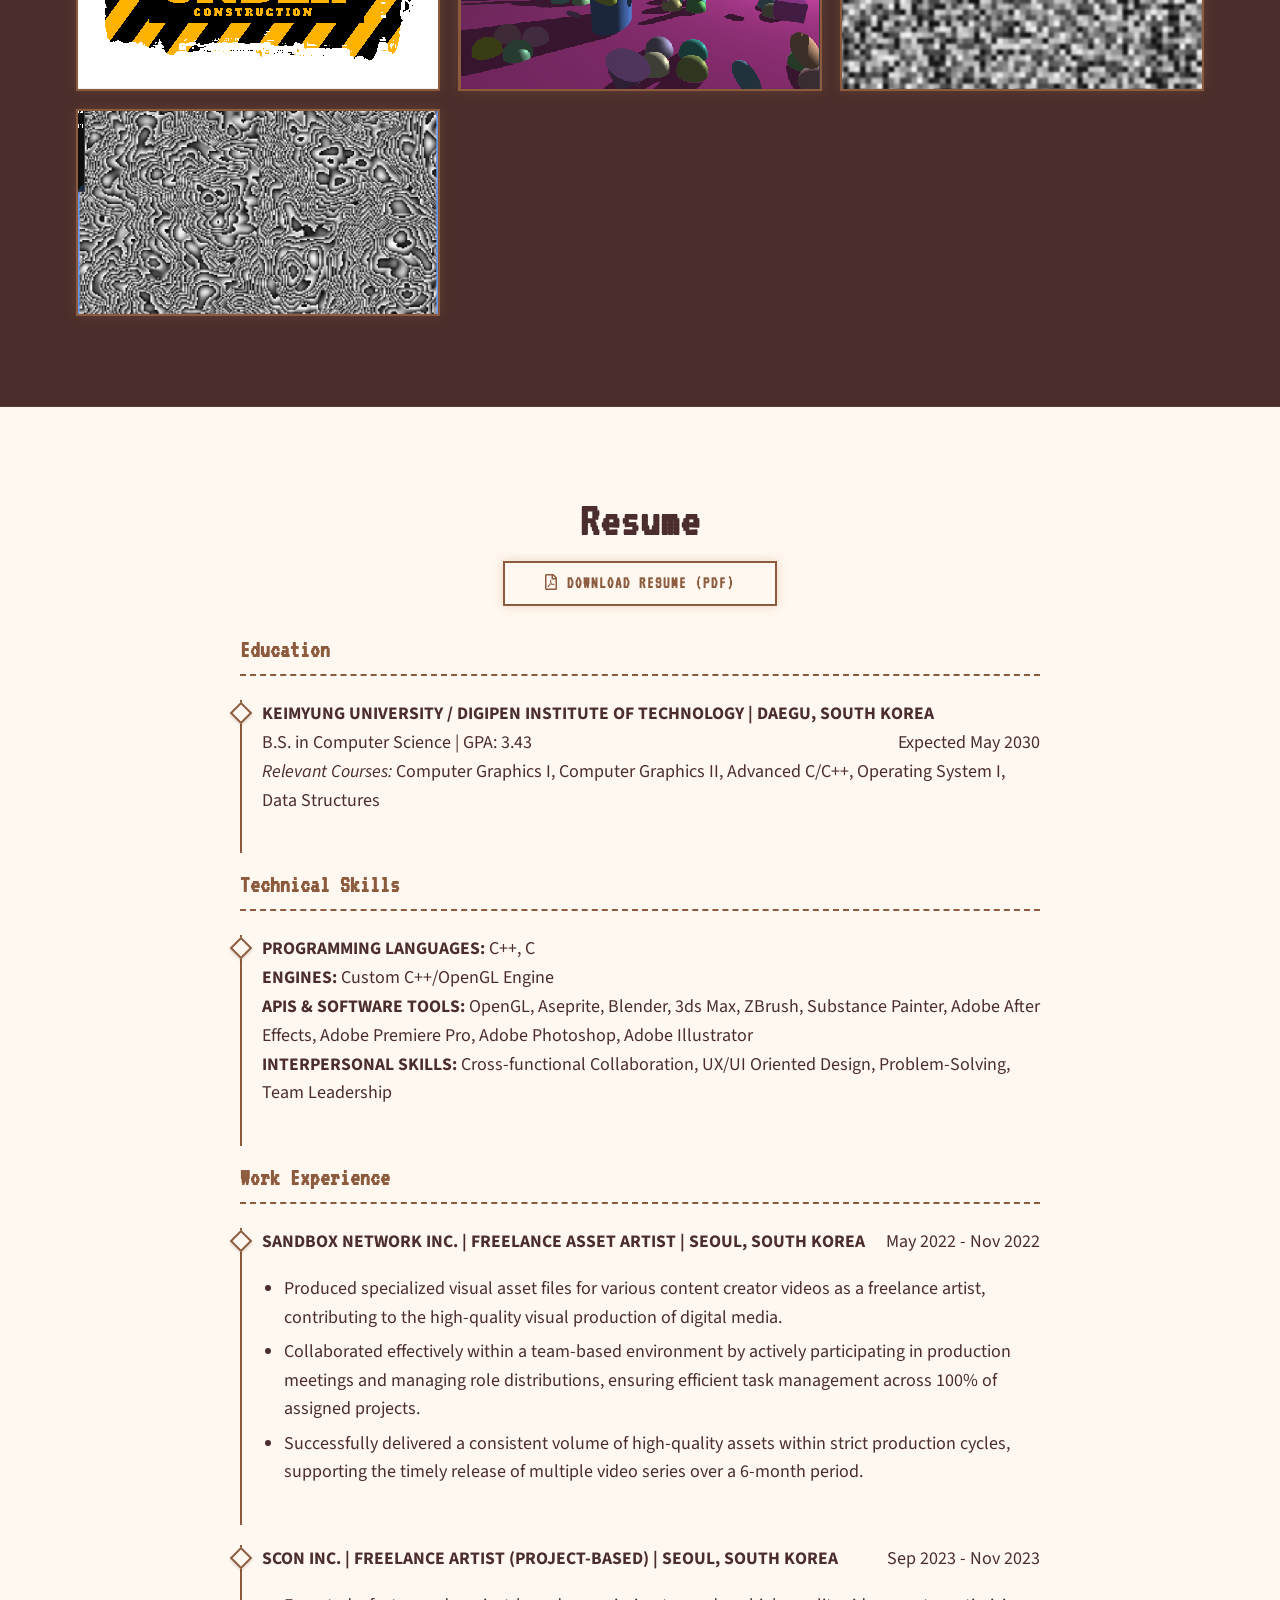
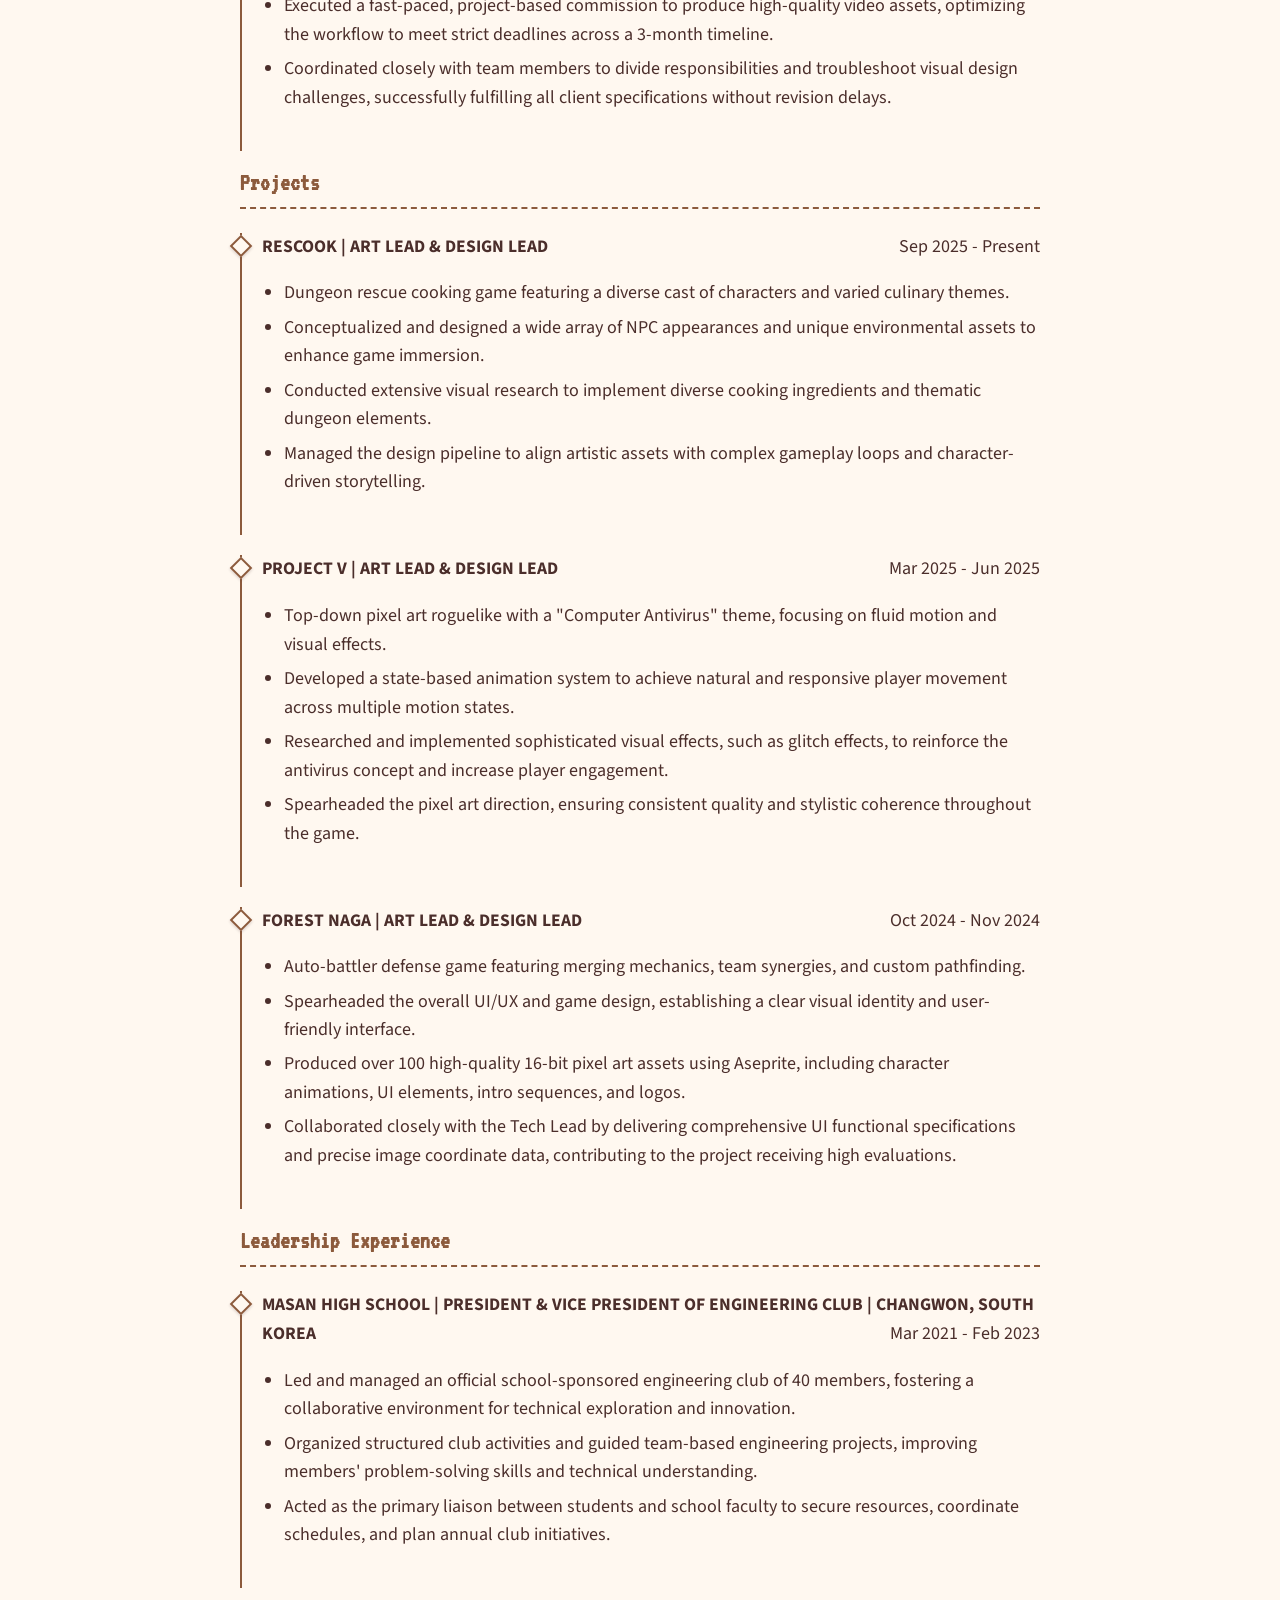
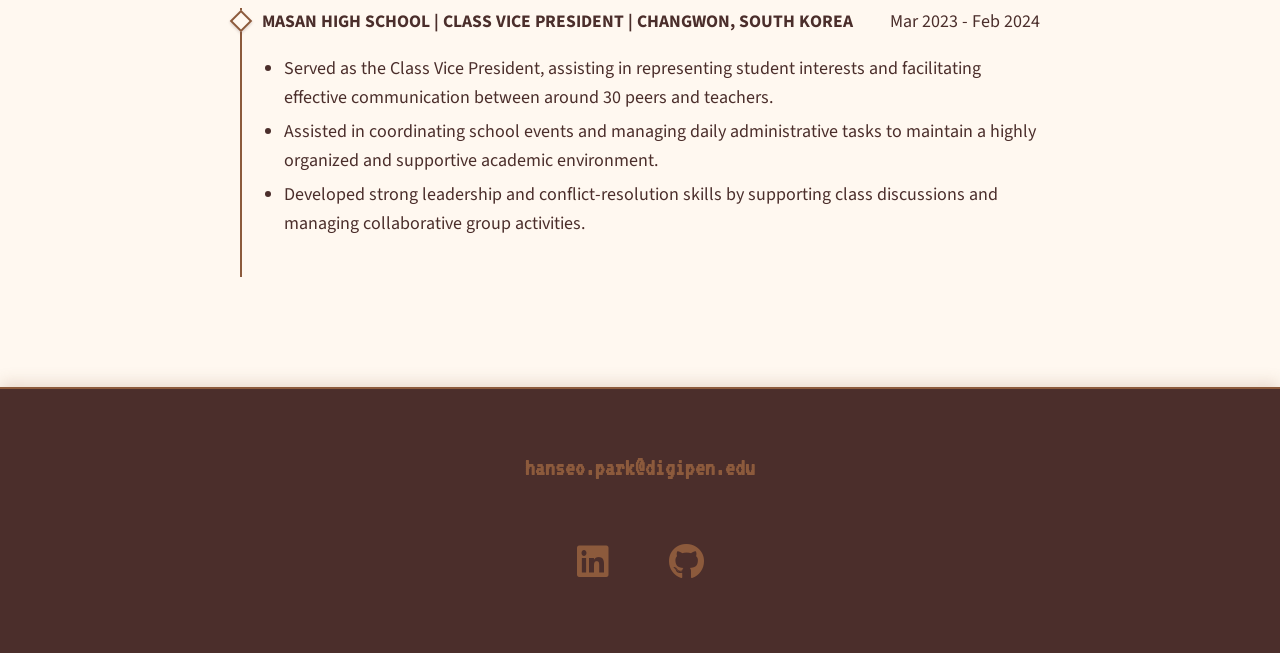
==== commit da4a241d: "gradient_noise" ====
--- a/index.html
+++ b/index.html
@@ -232,7 +232,7 @@
                 <img src="img/portfolio_thumbnails/06_value.png" alt="Value Noise Thumbnail" class="portfolio__img" />
             </a>
             <a href="portfolio/07_gradient.html" class="portfolio__item" data-title="Gradient Noise">
-                <img src="img/portfolio_thumbnails/under_construction.jpg" alt="Gradient Noise Thumbnail" class="portfolio__img" />
+                <img src="img/portfolio_thumbnails/07_gradient.png" alt="Gradient Noise Thumbnail" class="portfolio__img" />
             </a>
         </div>
     </section>
